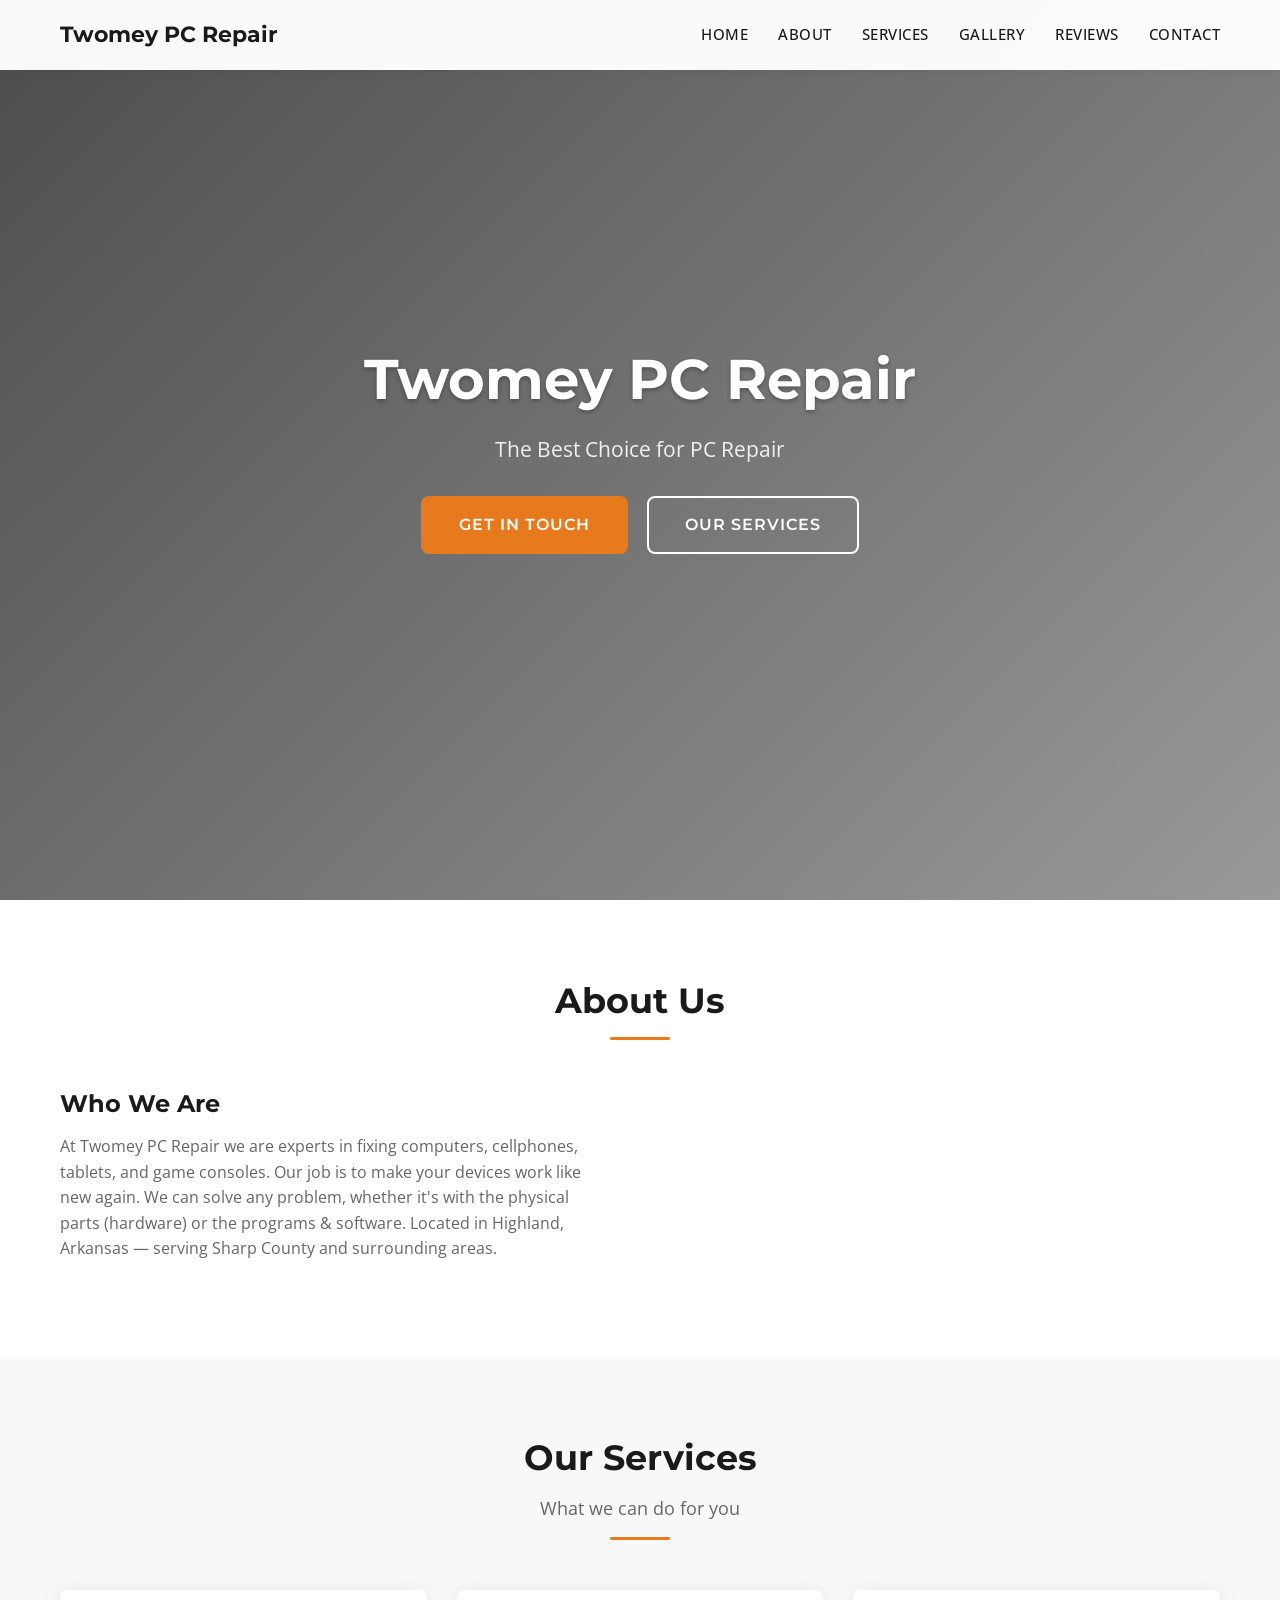
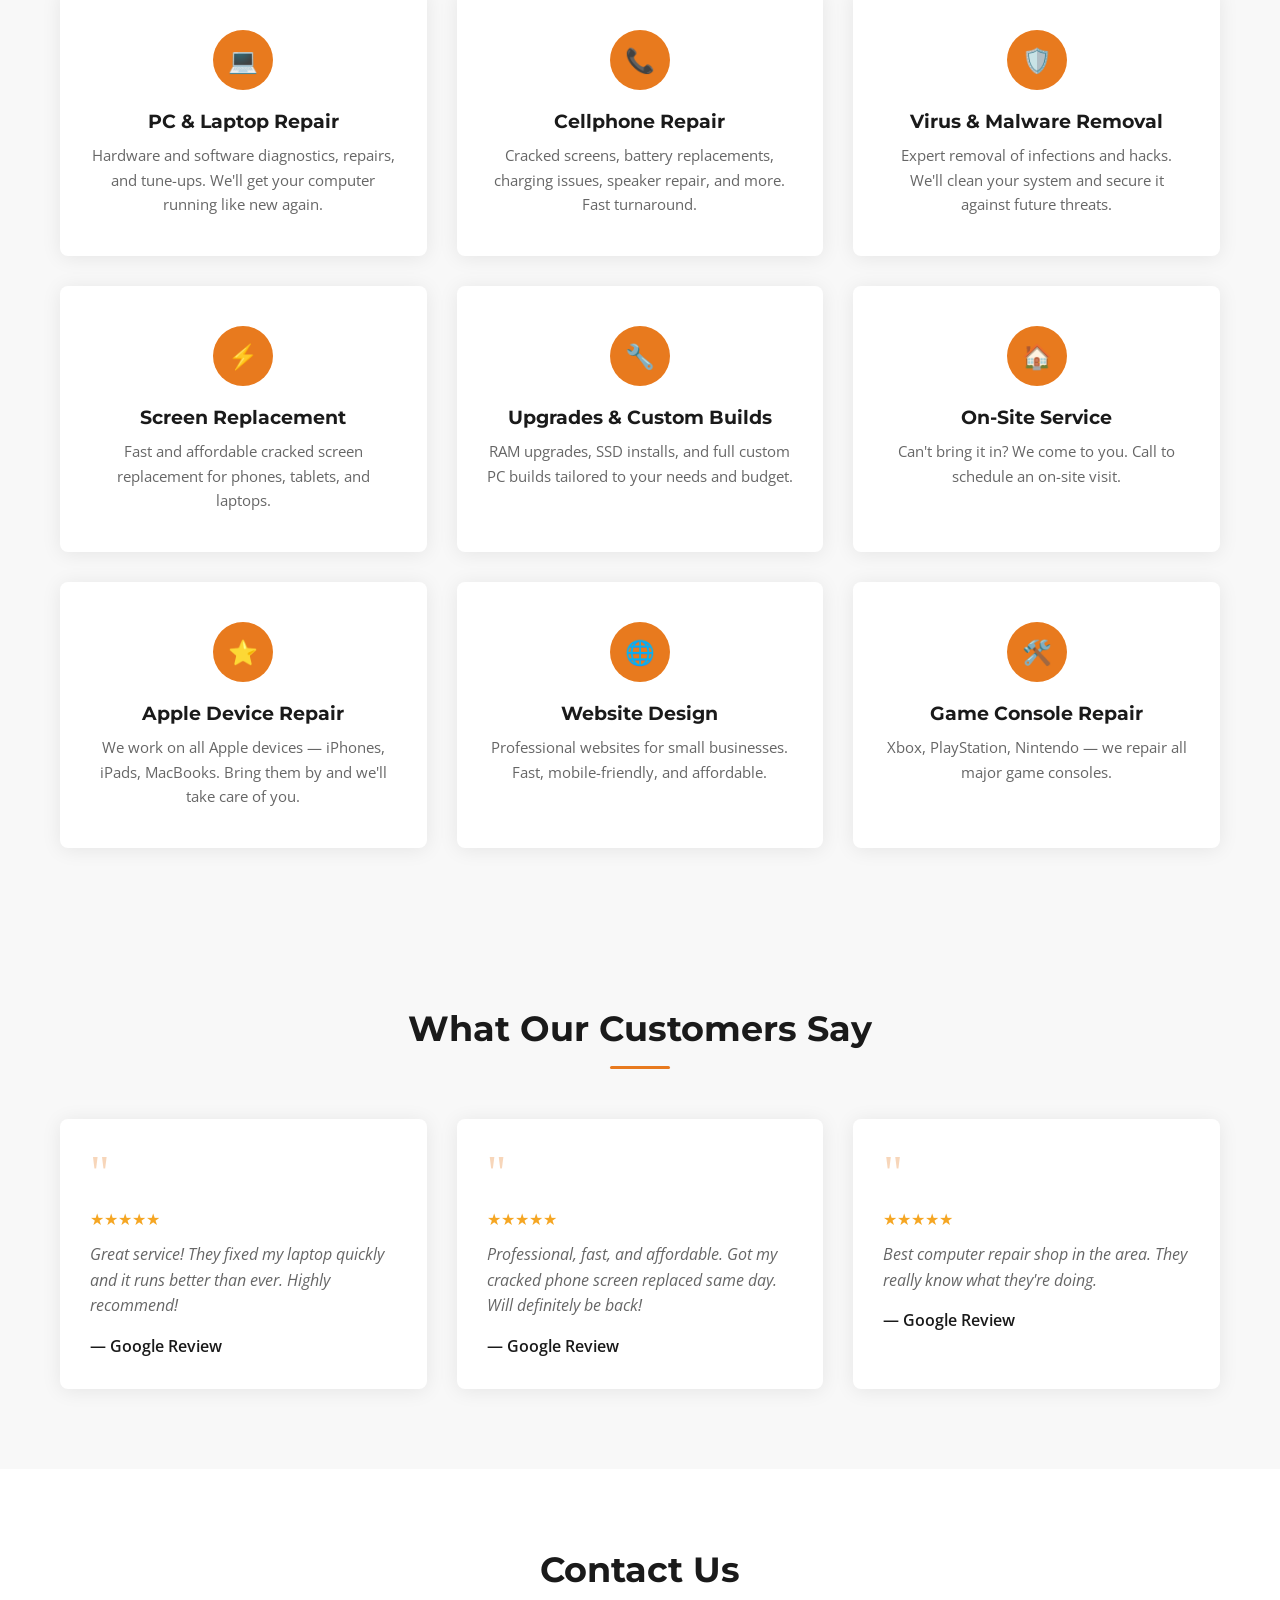
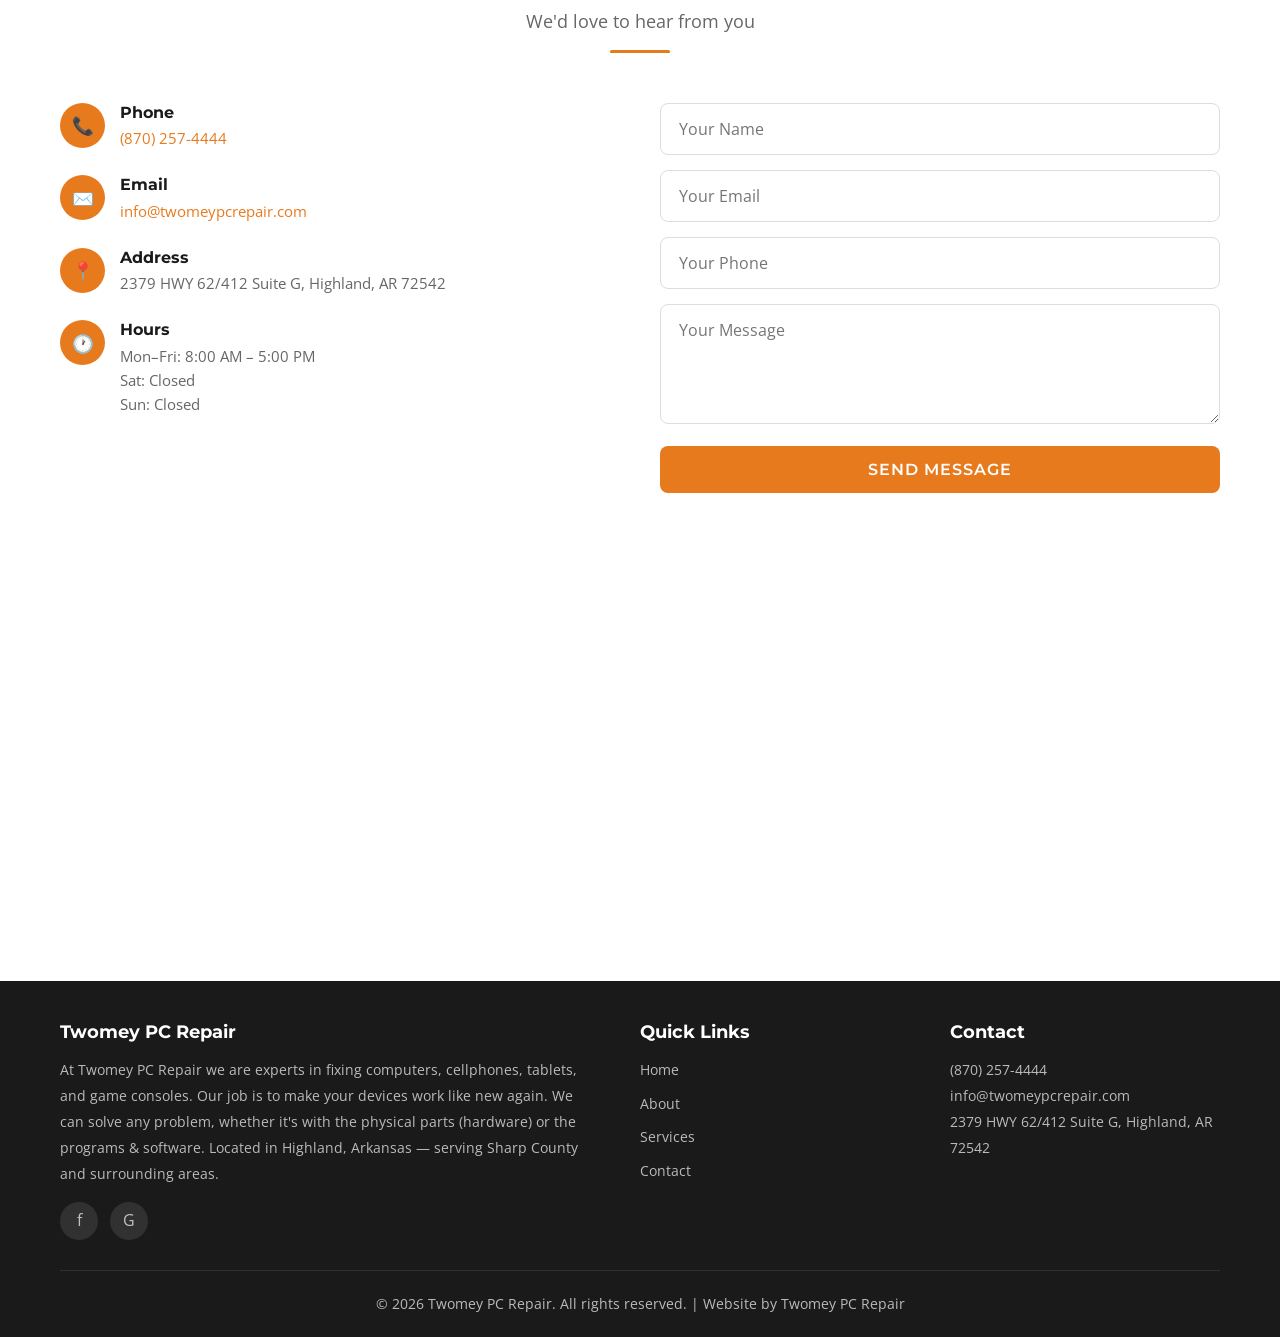
==== index.html @ 543d7920 "Initial site: Twomey PC Repair - Twomey Pages template" ====
<!DOCTYPE html>
<html lang="en">
<head>
  <meta charset="UTF-8">
  <meta name="viewport" content="width=device-width, initial-scale=1.0">
  <title>Business Template — Twomey Pages</title>
  <meta name="description" content="Professional business website">
  <link rel="preconnect" href="https://fonts.googleapis.com">
  <link rel="preconnect" href="https://fonts.gstatic.com" crossorigin>
  <link href="https://fonts.googleapis.com/css2?family=Montserrat:wght@400;600;700&family=Open+Sans:wght@400;500;600&display=swap" rel="stylesheet">
  <link rel="stylesheet" href="css/style.css">
  <style>
    .fade-in { opacity: 0; transform: translateY(20px); transition: opacity 0.6s ease, transform 0.6s ease; }
    .fade-in.visible { opacity: 1; transform: translateY(0); }
  </style>
</head>
<body>

  <!-- ── Navbar ── -->
  <nav class="navbar">
    <div class="container">
      <a href="#" class="navbar-logo">
        <img src="assets/images/logo.png" alt="Logo" onerror="this.style.display='none'; this.nextElementSibling.style.display='block';">
        <span class="logo-text" style="display:none;">Business Name</span>
      </a>
      <ul class="navbar-links">
        <li><a href="#home">Home</a></li>
        <li><a href="#about">About</a></li>
        <li><a href="#services">Services</a></li>
        <li><a href="#gallery">Gallery</a></li>
        <li><a href="#testimonials">Reviews</a></li>
        <li><a href="#contact">Contact</a></li>
      </ul>
      <button class="navbar-toggle" aria-label="Menu">
        <span></span><span></span><span></span>
      </button>
    </div>
  </nav>

  <!-- ── Hero ── -->
  <section id="home" class="hero">
    <div class="hero-bg"></div>
    <div class="hero-overlay"></div>
    <div class="hero-content">
      <h1>Business Name</h1>
      <p>Your tagline goes here</p>
      <div>
        <a href="#contact" class="btn btn-primary">Get in Touch</a>
        <a href="#services" class="btn btn-outline">Our Services</a>
      </div>
    </div>
  </section>

  <!-- ── About ── -->
  <section id="about" class="section">
    <div class="container">
      <div class="section-header">
        <h2>About Us</h2>
        <div class="divider"></div>
      </div>
      <div class="about-grid">
        <div class="about-image">
          <img src="assets/images/about.jpg" alt="About us" onerror="this.parentElement.style.display='none';">
        </div>
        <div class="about-text">
          <h3>Who We Are</h3>
          <p>Business description loads here from config.</p>
        </div>
      </div>
    </div>
  </section>

  <!-- ── Services ── -->
  <section id="services" class="section section-alt">
    <div class="container">
      <div class="section-header">
        <h2>Our Services</h2>
        <p>What we can do for you</p>
        <div class="divider"></div>
      </div>
      <div class="services-grid">
        <!-- Populated by JS -->
      </div>
    </div>
  </section>

  <!-- ── Gallery ── -->
  <section id="gallery" class="section">
    <div class="container">
      <div class="section-header">
        <h2>Our Work</h2>
        <p>See what we've done</p>
        <div class="divider"></div>
      </div>
      <div class="gallery-grid">
        <!-- Populated by JS -->
      </div>
    </div>
  </section>

  <!-- ── Testimonials ── -->
  <section id="testimonials" class="section section-alt">
    <div class="container">
      <div class="section-header">
        <h2>What Our Customers Say</h2>
        <div class="divider"></div>
      </div>
      <div class="testimonials-grid">
        <!-- Populated by JS -->
      </div>
    </div>
  </section>

  <!-- ── Contact ── -->
  <section id="contact" class="section">
    <div class="container">
      <div class="section-header">
        <h2>Contact Us</h2>
        <p>We'd love to hear from you</p>
        <div class="divider"></div>
      </div>
      <div class="contact-grid">
        <div class="contact-info">
          <div class="contact-info-item">
            <div class="icon">📞</div>
            <div>
              <h4>Phone</h4>
              <p><a class="contact-phone-link" href="tel:"><span class="contact-phone"></span></a></p>
            </div>
          </div>
          <div class="contact-info-item">
            <div class="icon">✉️</div>
            <div>
              <h4>Email</h4>
              <p><a class="contact-email-link" href="mailto:"><span class="contact-email"></span></a></p>
            </div>
          </div>
          <div class="contact-info-item">
            <div class="icon">📍</div>
            <div>
              <h4>Address</h4>
              <p class="contact-address"></p>
            </div>
          </div>
          <div class="contact-info-item">
            <div class="icon">🕐</div>
            <div>
              <h4>Hours</h4>
              <p class="contact-hours"></p>
            </div>
          </div>
        </div>
        <div>
          <form class="contact-form">
            <input type="text" name="name" placeholder="Your Name" required>
            <input type="email" name="email" placeholder="Your Email" required>
            <input type="tel" name="phone" placeholder="Your Phone">
            <textarea name="message" placeholder="Your Message" required></textarea>
            <button type="submit" class="btn btn-primary">Send Message</button>
          </form>
        </div>
      </div>
    </div>
  </section>

  <!-- ── Map ── -->
  <div class="map-section">
    <iframe src="" allowfullscreen loading="lazy" referrerpolicy="no-referrer-when-downgrade"></iframe>
  </div>

  <!-- ── Footer ── -->
  <footer class="footer">
    <div class="container">
      <div class="footer-grid">
        <div>
          <h4 class="footer-business-name">Business Name</h4>
          <p class="footer-description">Business description.</p>
          <div class="social-links">
            <!-- Populated by JS -->
          </div>
        </div>
        <div>
          <h4>Quick Links</h4>
          <ul class="footer-links">
            <li><a href="#home">Home</a></li>
            <li><a href="#about">About</a></li>
            <li><a href="#services">Services</a></li>
            <li><a href="#contact">Contact</a></li>
          </ul>
        </div>
        <div>
          <h4>Contact</h4>
          <p class="contact-phone"></p>
          <p class="contact-email"></p>
          <p class="contact-address"></p>
        </div>
      </div>
      <div class="footer-bottom">
        <p class="footer-credit"></p>
      </div>
    </div>
  </footer>

  <script src="js/main.js"></script>
</body>
</html>
---- css/style.css ----
/* ============================================
   Twomey Pages Template — Base Styles
   All colors/fonts driven by CSS variables
   set from config.json via JS
   ============================================ */

:root {
  --primary: #e87a1e;
  --secondary: #1a1a1a;
  --accent: #ffffff;
  --text: #333333;
  --text-light: #666666;
  --bg: #ffffff;
  --bg-alt: #f8f8f8;
  --font-heading: 'Montserrat', sans-serif;
  --font-body: 'Open Sans', sans-serif;
  --radius: 8px;
  --shadow: 0 2px 20px rgba(0,0,0,0.08);
  --transition: 0.3s ease;
}

/* Reset */
*, *::before, *::after { box-sizing: border-box; margin: 0; padding: 0; }

html { scroll-behavior: smooth; }

body {
  font-family: var(--font-body);
  color: var(--text);
  line-height: 1.6;
  background: var(--bg);
  overflow-x: hidden;
}

img { max-width: 100%; height: auto; display: block; }
a { color: var(--primary); text-decoration: none; transition: color var(--transition); }
a:hover { color: var(--secondary); }

h1, h2, h3, h4 { font-family: var(--font-heading); font-weight: 700; line-height: 1.2; }

.container {
  max-width: 1200px;
  margin: 0 auto;
  padding: 0 20px;
}

/* ── Navbar ── */
.navbar {
  position: fixed;
  top: 0;
  left: 0;
  right: 0;
  z-index: 1000;
  background: rgba(255,255,255,0.97);
  backdrop-filter: blur(10px);
  box-shadow: 0 1px 10px rgba(0,0,0,0.06);
  transition: background var(--transition);
}

.navbar .container {
  display: flex;
  align-items: center;
  justify-content: space-between;
  height: 70px;
}

.navbar-logo img {
  height: 45px;
  width: auto;
}

.navbar-logo .logo-text {
  font-family: var(--font-heading);
  font-size: 1.4rem;
  font-weight: 700;
  color: var(--secondary);
}

.navbar-links {
  display: flex;
  list-style: none;
  gap: 30px;
}

.navbar-links a {
  color: var(--secondary);
  font-weight: 500;
  font-size: 0.95rem;
  text-transform: uppercase;
  letter-spacing: 0.5px;
  position: relative;
}

.navbar-links a::after {
  content: '';
  position: absolute;
  bottom: -4px;
  left: 0;
  width: 0;
  height: 2px;
  background: var(--primary);
  transition: width var(--transition);
}

.navbar-links a:hover::after { width: 100%; }

.navbar-toggle {
  display: none;
  background: none;
  border: none;
  cursor: pointer;
  padding: 8px;
}

.navbar-toggle span {
  display: block;
  width: 24px;
  height: 2px;
  background: var(--secondary);
  margin: 6px 0;
  transition: var(--transition);
}

/* ── Hero ── */
.hero {
  position: relative;
  min-height: 100vh;
  display: flex;
  align-items: center;
  justify-content: center;
  text-align: center;
  color: var(--accent);
  overflow: hidden;
}

.hero-bg {
  position: absolute;
  inset: 0;
  background-size: cover;
  background-position: center;
  background-repeat: no-repeat;
}

.hero-overlay {
  position: absolute;
  inset: 0;
  background: linear-gradient(135deg, rgba(0,0,0,0.7) 0%, rgba(0,0,0,0.4) 100%);
}

.hero-content {
  position: relative;
  z-index: 1;
  padding: 0 20px;
  max-width: 800px;
}

.hero h1 {
  font-size: clamp(2rem, 5vw, 3.5rem);
  margin-bottom: 20px;
  text-shadow: 0 2px 4px rgba(0,0,0,0.3);
}

.hero p {
  font-size: clamp(1rem, 2vw, 1.3rem);
  margin-bottom: 30px;
  opacity: 0.9;
}

/* Buttons */
.btn {
  display: inline-block;
  padding: 14px 36px;
  border-radius: var(--radius);
  font-family: var(--font-heading);
  font-weight: 600;
  font-size: 1rem;
  text-transform: uppercase;
  letter-spacing: 1px;
  transition: all var(--transition);
  cursor: pointer;
  border: 2px solid transparent;
}

.btn-primary {
  background: var(--primary);
  color: var(--accent);
}

.btn-primary:hover {
  background: transparent;
  border-color: var(--accent);
  color: var(--accent);
}

.btn-outline {
  background: transparent;
  border-color: var(--accent);
  color: var(--accent);
  margin-left: 15px;
}

.btn-outline:hover {
  background: var(--accent);
  color: var(--secondary);
}

/* ── Sections ── */
.section {
  padding: 80px 0;
}

.section-alt { background: var(--bg-alt); }

.section-header {
  text-align: center;
  margin-bottom: 50px;
}

.section-header h2 {
  font-size: 2.2rem;
  color: var(--secondary);
  margin-bottom: 15px;
}

.section-header p {
  color: var(--text-light);
  max-width: 600px;
  margin: 0 auto;
  font-size: 1.1rem;
}

.section-header .divider {
  width: 60px;
  height: 3px;
  background: var(--primary);
  margin: 15px auto 0;
  border-radius: 2px;
}

/* ── About ── */
.about-grid {
  display: grid;
  grid-template-columns: 1fr 1fr;
  gap: 60px;
  align-items: center;
}

.about-image img {
  border-radius: var(--radius);
  box-shadow: var(--shadow);
}

.about-text h3 {
  font-size: 1.5rem;
  color: var(--secondary);
  margin-bottom: 15px;
}

.about-text p {
  color: var(--text-light);
  margin-bottom: 15px;
}

/* ── Services ── */
.services-grid {
  display: grid;
  grid-template-columns: repeat(auto-fit, minmax(280px, 1fr));
  gap: 30px;
}

.service-card {
  background: var(--bg);
  border-radius: var(--radius);
  padding: 40px 30px;
  text-align: center;
  box-shadow: var(--shadow);
  transition: transform var(--transition), box-shadow var(--transition);
}

.service-card:hover {
  transform: translateY(-5px);
  box-shadow: 0 8px 30px rgba(0,0,0,0.12);
}

.service-icon {
  width: 60px;
  height: 60px;
  margin: 0 auto 20px;
  display: flex;
  align-items: center;
  justify-content: center;
  background: var(--primary);
  color: var(--accent);
  border-radius: 50%;
  font-size: 1.5rem;
}

.service-card h3 {
  font-size: 1.2rem;
  color: var(--secondary);
  margin-bottom: 10px;
}

.service-card p {
  color: var(--text-light);
  font-size: 0.95rem;
}

/* ── Gallery ── */
.gallery-grid {
  display: grid;
  grid-template-columns: repeat(auto-fit, minmax(300px, 1fr));
  gap: 20px;
}

.gallery-item {
  position: relative;
  overflow: hidden;
  border-radius: var(--radius);
  aspect-ratio: 4/3;
}

.gallery-item img {
  width: 100%;
  height: 100%;
  object-fit: cover;
  transition: transform var(--transition);
}

.gallery-item:hover img { transform: scale(1.05); }

/* ── Testimonials ── */
.testimonials-grid {
  display: grid;
  grid-template-columns: repeat(auto-fit, minmax(300px, 1fr));
  gap: 30px;
}

.testimonial-card {
  background: var(--bg);
  border-radius: var(--radius);
  padding: 30px;
  box-shadow: var(--shadow);
  position: relative;
}

.testimonial-card .quote-mark {
  font-size: 3rem;
  color: var(--primary);
  opacity: 0.3;
  font-family: Georgia, serif;
  line-height: 1;
  margin-bottom: 10px;
}

.testimonial-card p {
  color: var(--text-light);
  font-style: italic;
  margin-bottom: 15px;
}

.testimonial-card .author {
  font-weight: 600;
  color: var(--secondary);
}

.testimonial-card .stars {
  color: #f5a623;
  margin-bottom: 10px;
}

/* ── Contact ── */
.contact-grid {
  display: grid;
  grid-template-columns: 1fr 1fr;
  gap: 40px;
}

.contact-info-item {
  display: flex;
  align-items: flex-start;
  gap: 15px;
  margin-bottom: 25px;
}

.contact-info-item .icon {
  width: 45px;
  height: 45px;
  background: var(--primary);
  color: var(--accent);
  border-radius: 50%;
  display: flex;
  align-items: center;
  justify-content: center;
  flex-shrink: 0;
  font-size: 1.1rem;
}

.contact-info-item h4 {
  font-size: 1rem;
  color: var(--secondary);
  margin-bottom: 4px;
}

.contact-info-item p {
  color: var(--text-light);
  font-size: 0.95rem;
}

.contact-form input,
.contact-form textarea {
  width: 100%;
  padding: 14px 18px;
  border: 1px solid #ddd;
  border-radius: var(--radius);
  font-family: var(--font-body);
  font-size: 1rem;
  margin-bottom: 15px;
  transition: border-color var(--transition);
}

.contact-form input:focus,
.contact-form textarea:focus {
  outline: none;
  border-color: var(--primary);
}

.contact-form textarea { min-height: 120px; resize: vertical; }

.contact-form .btn {
  width: 100%;
  border: none;
}

/* ── Map ── */
.map-section {
  padding: 0;
}

.map-section iframe {
  width: 100%;
  height: 400px;
  border: 0;
}

/* ── Footer ── */
.footer {
  background: var(--secondary);
  color: rgba(255,255,255,0.7);
  padding: 40px 0 20px;
}

.footer-grid {
  display: grid;
  grid-template-columns: 2fr 1fr 1fr;
  gap: 40px;
  margin-bottom: 30px;
}

.footer h4 {
  color: var(--accent);
  margin-bottom: 15px;
  font-size: 1.1rem;
}

.footer p { font-size: 0.9rem; line-height: 1.8; }
.footer a { color: rgba(255,255,255,0.7); }
.footer a:hover { color: var(--primary); }

.footer-links { list-style: none; }
.footer-links li { margin-bottom: 8px; }
.footer-links a { font-size: 0.9rem; }

.social-links {
  display: flex;
  gap: 12px;
  margin-top: 15px;
}

.social-links a {
  width: 38px;
  height: 38px;
  background: rgba(255,255,255,0.1);
  border-radius: 50%;
  display: flex;
  align-items: center;
  justify-content: center;
  font-size: 1rem;
  transition: background var(--transition);
}

.social-links a:hover { background: var(--primary); color: var(--accent); }

.footer-bottom {
  border-top: 1px solid rgba(255,255,255,0.1);
  padding-top: 20px;
  text-align: center;
  font-size: 0.85rem;
}

/* ── Mobile ── */
@media (max-width: 768px) {
  .navbar-links {
    display: none;
    position: absolute;
    top: 70px;
    left: 0;
    right: 0;
    background: rgba(255,255,255,0.98);
    flex-direction: column;
    padding: 20px;
    gap: 15px;
    box-shadow: var(--shadow);
  }

  .navbar-links.active { display: flex; }
  .navbar-toggle { display: block; }

  .about-grid,
  .contact-grid { grid-template-columns: 1fr; }

  .footer-grid { grid-template-columns: 1fr; }

  .btn-outline { margin-left: 0; margin-top: 10px; }
}
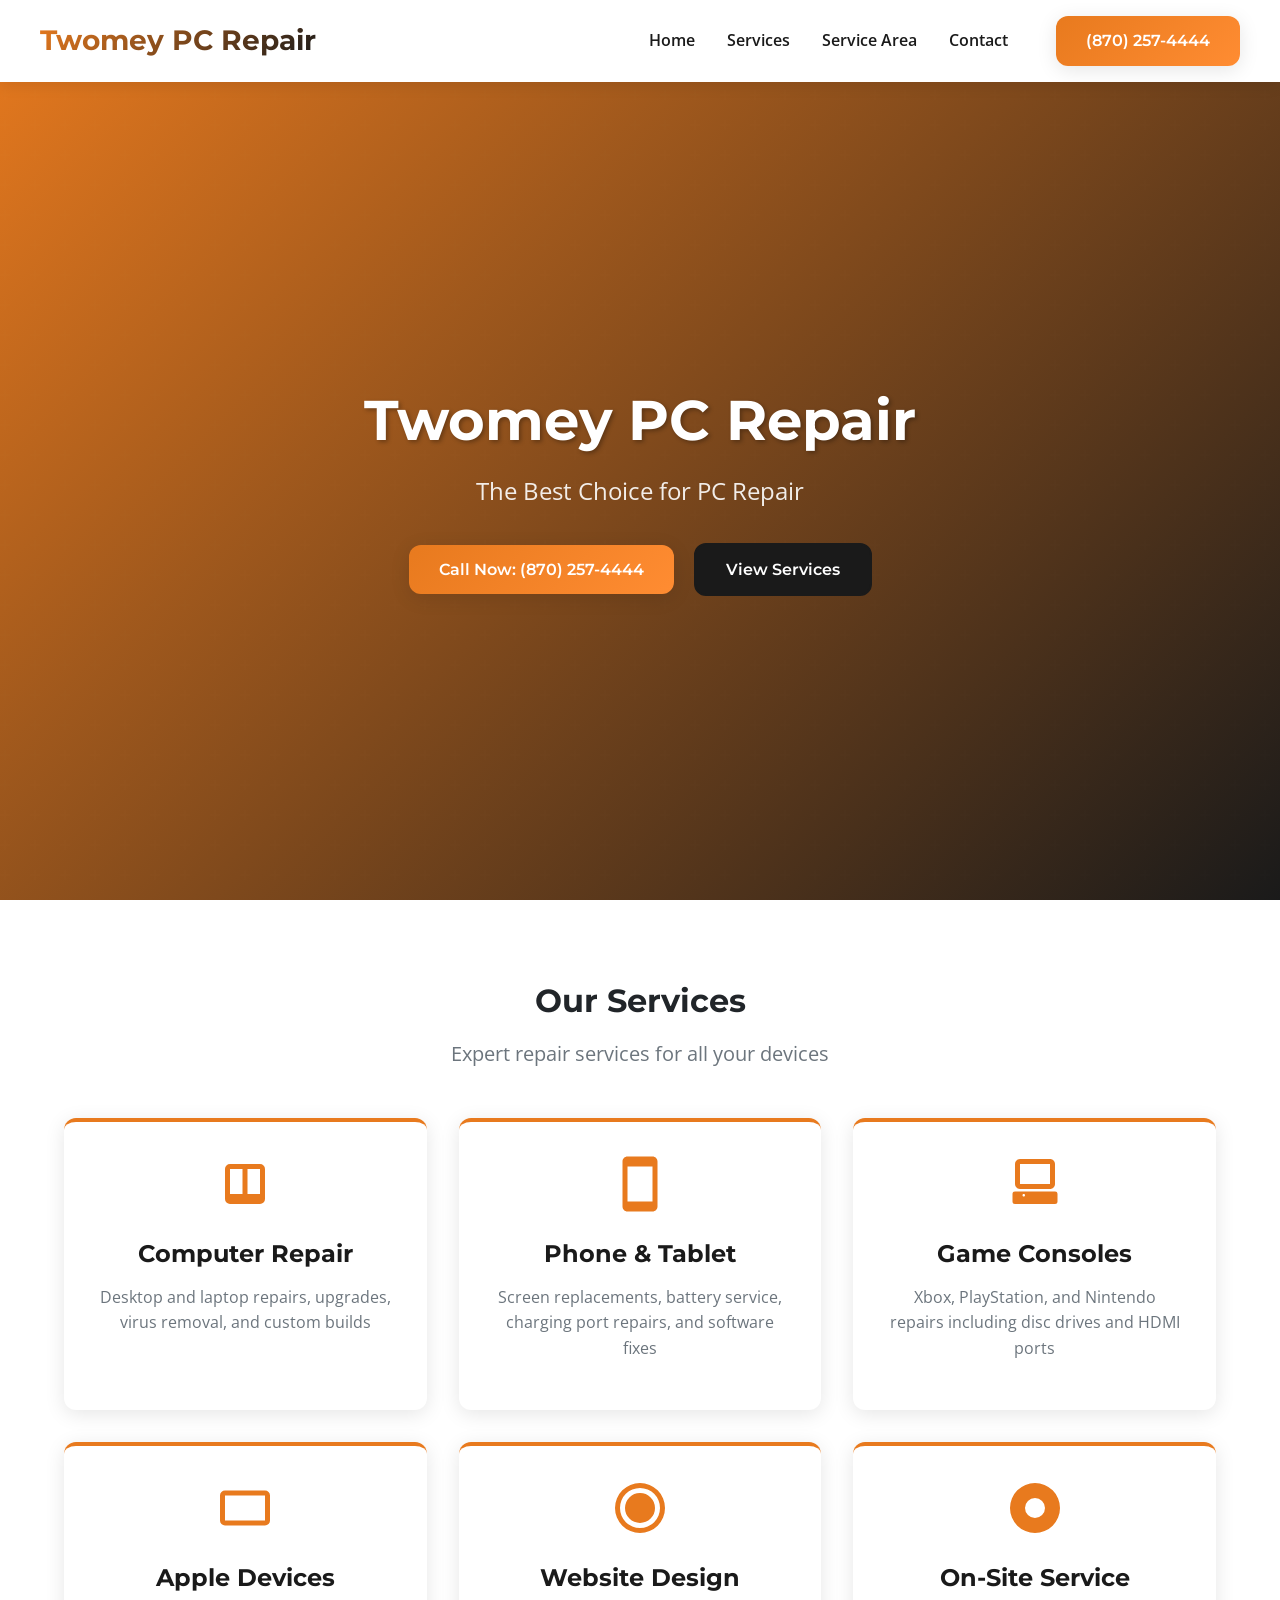
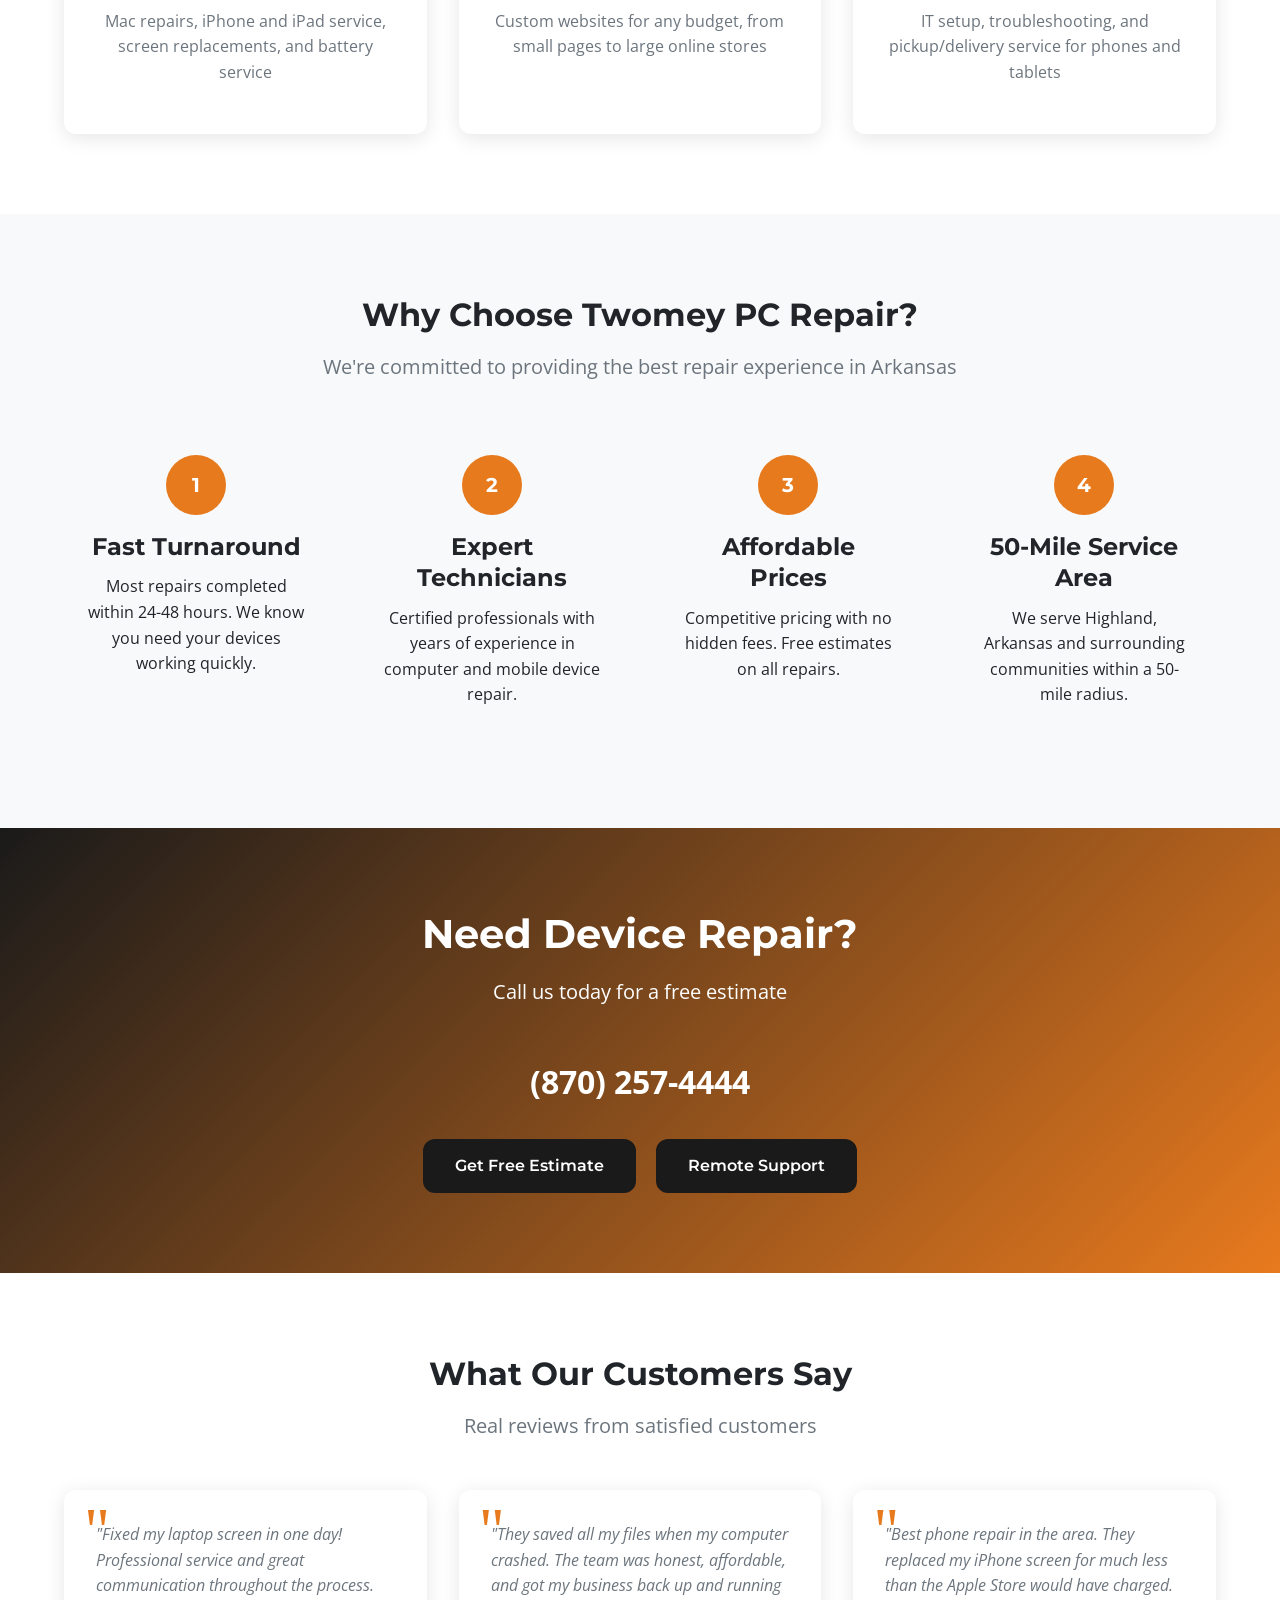
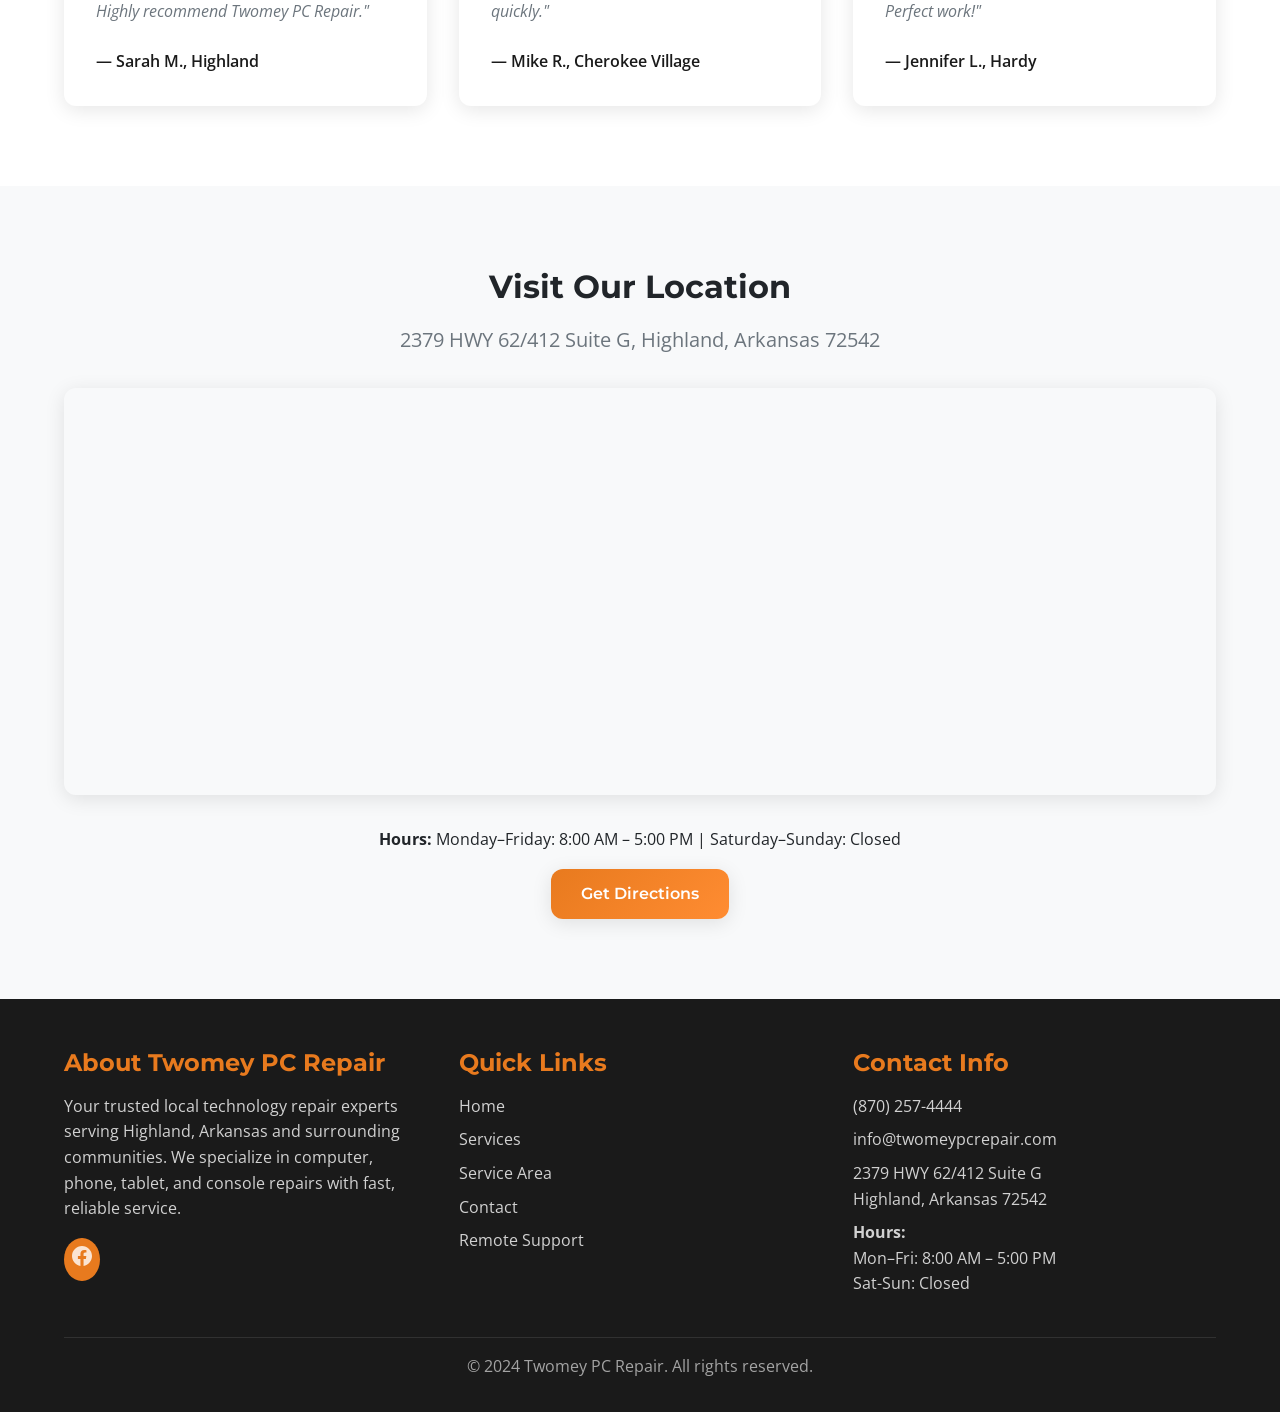
==== commit b0a722df: "Custom multi-page redesign" ====
--- a/index.html
+++ b/index.html
@@ -1,206 +1,244 @@
 <!DOCTYPE html>
 <html lang="en">
 <head>
-  <meta charset="UTF-8">
-  <meta name="viewport" content="width=device-width, initial-scale=1.0">
-  <title>Business Template — Twomey Pages</title>
-  <meta name="description" content="Professional business website">
-  <link rel="preconnect" href="https://fonts.googleapis.com">
-  <link rel="preconnect" href="https://fonts.gstatic.com" crossorigin>
-  <link href="https://fonts.googleapis.com/css2?family=Montserrat:wght@400;600;700&family=Open+Sans:wght@400;500;600&display=swap" rel="stylesheet">
-  <link rel="stylesheet" href="css/style.css">
-  <style>
-    .fade-in { opacity: 0; transform: translateY(20px); transition: opacity 0.6s ease, transform 0.6s ease; }
-    .fade-in.visible { opacity: 1; transform: translateY(0); }
-  </style>
+    <meta charset="UTF-8">
+    <meta name="viewport" content="width=device-width, initial-scale=1.0">
+    <title>Twomey PC Repair - The Best Choice for PC Repair in Highland, Arkansas</title>
+    <meta name="description" content="Professional computer, phone, tablet, and console repair services in Highland, Arkansas. Fast turnaround, expert technicians, affordable prices. Serving a 50-mile radius.">
+    <meta name="keywords" content="computer repair, phone repair, tablet repair, console repair, Highland Arkansas, PC repair, laptop repair, Mac repair">
+    <link rel="canonical" href="https://twomeypcrepair.com/">
+    <link rel="stylesheet" href="css/style.css">
 </head>
 <body>
-
-  <!-- ── Navbar ── -->
-  <nav class="navbar">
-    <div class="container">
-      <a href="#" class="navbar-logo">
-        <img src="assets/images/logo.png" alt="Logo" onerror="this.style.display='none'; this.nextElementSibling.style.display='block';">
-        <span class="logo-text" style="display:none;">Business Name</span>
-      </a>
-      <ul class="navbar-links">
-        <li><a href="#home">Home</a></li>
-        <li><a href="#about">About</a></li>
-        <li><a href="#services">Services</a></li>
-        <li><a href="#gallery">Gallery</a></li>
-        <li><a href="#testimonials">Reviews</a></li>
-        <li><a href="#contact">Contact</a></li>
-      </ul>
-      <button class="navbar-toggle" aria-label="Menu">
-        <span></span><span></span><span></span>
-      </button>
-    </div>
-  </nav>
-
-  <!-- ── Hero ── -->
-  <section id="home" class="hero">
-    <div class="hero-bg"></div>
-    <div class="hero-overlay"></div>
-    <div class="hero-content">
-      <h1>Business Name</h1>
-      <p>Your tagline goes here</p>
-      <div>
-        <a href="#contact" class="btn btn-primary">Get in Touch</a>
-        <a href="#services" class="btn btn-outline">Our Services</a>
-      </div>
-    </div>
-  </section>
-
-  <!-- ── About ── -->
-  <section id="about" class="section">
-    <div class="container">
-      <div class="section-header">
-        <h2>About Us</h2>
-        <div class="divider"></div>
-      </div>
-      <div class="about-grid">
-        <div class="about-image">
-          <img src="assets/images/about.jpg" alt="About us" onerror="this.parentElement.style.display='none';">
-        </div>
-        <div class="about-text">
-          <h3>Who We Are</h3>
-          <p>Business description loads here from config.</p>
-        </div>
-      </div>
-    </div>
-  </section>
-
-  <!-- ── Services ── -->
-  <section id="services" class="section section-alt">
-    <div class="container">
-      <div class="section-header">
-        <h2>Our Services</h2>
-        <p>What we can do for you</p>
-        <div class="divider"></div>
-      </div>
-      <div class="services-grid">
-        <!-- Populated by JS -->
-      </div>
-    </div>
-  </section>
-
-  <!-- ── Gallery ── -->
-  <section id="gallery" class="section">
-    <div class="container">
-      <div class="section-header">
-        <h2>Our Work</h2>
-        <p>See what we've done</p>
-        <div class="divider"></div>
-      </div>
-      <div class="gallery-grid">
-        <!-- Populated by JS -->
-      </div>
-    </div>
-  </section>
-
-  <!-- ── Testimonials ── -->
-  <section id="testimonials" class="section section-alt">
-    <div class="container">
-      <div class="section-header">
-        <h2>What Our Customers Say</h2>
-        <div class="divider"></div>
-      </div>
-      <div class="testimonials-grid">
-        <!-- Populated by JS -->
-      </div>
-    </div>
-  </section>
-
-  <!-- ── Contact ── -->
-  <section id="contact" class="section">
-    <div class="container">
-      <div class="section-header">
-        <h2>Contact Us</h2>
-        <p>We'd love to hear from you</p>
-        <div class="divider"></div>
-      </div>
-      <div class="contact-grid">
-        <div class="contact-info">
-          <div class="contact-info-item">
-            <div class="icon">📞</div>
-            <div>
-              <h4>Phone</h4>
-              <p><a class="contact-phone-link" href="tel:"><span class="contact-phone"></span></a></p>
-            </div>
-          </div>
-          <div class="contact-info-item">
-            <div class="icon">✉️</div>
-            <div>
-              <h4>Email</h4>
-              <p><a class="contact-email-link" href="mailto:"><span class="contact-email"></span></a></p>
-            </div>
-          </div>
-          <div class="contact-info-item">
-            <div class="icon">📍</div>
-            <div>
-              <h4>Address</h4>
-              <p class="contact-address"></p>
-            </div>
-          </div>
-          <div class="contact-info-item">
-            <div class="icon">🕐</div>
-            <div>
-              <h4>Hours</h4>
-              <p class="contact-hours"></p>
-            </div>
-          </div>
-        </div>
-        <div>
-          <form class="contact-form">
-            <input type="text" name="name" placeholder="Your Name" required>
-            <input type="email" name="email" placeholder="Your Email" required>
-            <input type="tel" name="phone" placeholder="Your Phone">
-            <textarea name="message" placeholder="Your Message" required></textarea>
-            <button type="submit" class="btn btn-primary">Send Message</button>
-          </form>
-        </div>
-      </div>
-    </div>
-  </section>
-
-  <!-- ── Map ── -->
-  <div class="map-section">
-    <iframe src="" allowfullscreen loading="lazy" referrerpolicy="no-referrer-when-downgrade"></iframe>
-  </div>
-
-  <!-- ── Footer ── -->
-  <footer class="footer">
-    <div class="container">
-      <div class="footer-grid">
-        <div>
-          <h4 class="footer-business-name">Business Name</h4>
-          <p class="footer-description">Business description.</p>
-          <div class="social-links">
-            <!-- Populated by JS -->
-          </div>
-        </div>
-        <div>
-          <h4>Quick Links</h4>
-          <ul class="footer-links">
-            <li><a href="#home">Home</a></li>
-            <li><a href="#about">About</a></li>
-            <li><a href="#services">Services</a></li>
-            <li><a href="#contact">Contact</a></li>
-          </ul>
-        </div>
-        <div>
-          <h4>Contact</h4>
-          <p class="contact-phone"></p>
-          <p class="contact-email"></p>
-          <p class="contact-address"></p>
-        </div>
-      </div>
-      <div class="footer-bottom">
-        <p class="footer-credit"></p>
-      </div>
-    </div>
-  </footer>
-
-  <script src="js/main.js"></script>
+    <!-- Header -->
+    <header class="header">
+        <nav class="navbar container">
+            <div class="logo">Twomey PC Repair</div>
+            <ul class="nav-menu">
+                <li><a href="index.html" class="nav-link">Home</a></li>
+                <li><a href="services.html" class="nav-link">Services</a></li>
+                <li><a href="service-area.html" class="nav-link">Service Area</a></li>
+                <li><a href="contact.html" class="nav-link">Contact</a></li>
+                <li><a href="tel:8702574444" class="btn btn-primary nav-cta">(870) 257-4444</a></li>
+            </ul>
+            <div class="hamburger">
+                <span></span>
+                <span></span>
+                <span></span>
+            </div>
+        </nav>
+    </header>
+
+    <!-- Hero Section -->
+    <section class="hero">
+        <div class="container">
+            <div class="hero-content">
+                <h1>Twomey PC Repair</h1>
+                <p class="tagline">The Best Choice for PC Repair</p>
+                <a href="tel:8702574444" class="btn btn-primary">Call Now: (870) 257-4444</a>
+                <a href="services.html" class="btn btn-secondary" style="margin-left: 1rem;">View Services</a>
+            </div>
+        </div>
+    </section>
+
+    <!-- Quick Service Highlights -->
+    <section class="section">
+        <div class="container">
+            <h2 class="text-center">Our Services</h2>
+            <p class="text-center" style="font-size: 1.25rem; color: var(--color-gray); margin-bottom: 0;">Expert repair services for all your devices</p>
+            
+            <div class="service-grid">
+                <div class="service-card">
+                    <div class="service-icon">
+                        <svg viewBox="0 0 24 24">
+                            <path d="M20,18V6A2,2 0 0,0 18,4H6A2,2 0 0,0 4,6V18A2,2 0 0,0 6,20H18A2,2 0 0,0 20,18M18,6V16H13V6H18M6,6H11V16H6V6Z"/>
+                        </svg>
+                    </div>
+                    <h3>Computer Repair</h3>
+                    <p>Desktop and laptop repairs, upgrades, virus removal, and custom builds</p>
+                </div>
+
+                <div class="service-card">
+                    <div class="service-icon">
+                        <svg viewBox="0 0 24 24">
+                            <path d="M17,19H7V5H17M17,1H7C5.89,1 5,1.89 5,3V21C5,22.11 5.89,23 7,23H17C18.11,23 19,22.11 19,21V3C19,1.89 18.11,1 17,1Z"/>
+                        </svg>
+                    </div>
+                    <h3>Phone & Tablet</h3>
+                    <p>Screen replacements, battery service, charging port repairs, and software fixes</p>
+                </div>
+
+                <div class="service-card">
+                    <div class="service-icon">
+                        <svg viewBox="0 0 24 24">
+                            <path d="M6,2C4.89,2 4,2.89 4,4V12C4,13.11 4.89,14 6,14H18C19.11,14 20,13.11 20,12V4C20,2.89 19.11,2 18,2H6M6,4H18V12H6V4M4,15C4,15 3,15 3,16V19C3,20 4,20 4,20H20C20,20 21,20 21,19V16C21,15 20,15 20,15H4M7,16.5C7,16.22 7.22,16 7.5,16C7.78,16 8,16.22 8,16.5C8,16.78 7.78,17 7.5,17C7.22,17 7,16.78 7,16.5Z"/>
+                        </svg>
+                    </div>
+                    <h3>Game Consoles</h3>
+                    <p>Xbox, PlayStation, and Nintendo repairs including disc drives and HDMI ports</p>
+                </div>
+
+                <div class="service-card">
+                    <div class="service-icon">
+                        <svg viewBox="0 0 24 24">
+                            <path d="M22,17V7A2,2 0 0,0 20,5H4A2,2 0 0,0 2,7V17A2,2 0 0,0 4,19H20A2,2 0 0,0 22,17M20,7V17H4V7H20Z"/>
+                        </svg>
+                    </div>
+                    <h3>Apple Devices</h3>
+                    <p>Mac repairs, iPhone and iPad service, screen replacements, and battery service</p>
+                </div>
+
+                <div class="service-card">
+                    <div class="service-icon">
+                        <svg viewBox="0 0 24 24">
+                            <path d="M12,2A10,10 0 0,0 2,12A10,10 0 0,0 12,22A10,10 0 0,0 22,12A10,10 0 0,0 12,2M12,4A8,8 0 0,1 20,12A8,8 0 0,1 12,20A8,8 0 0,1 4,12A8,8 0 0,1 12,4M12,6A6,6 0 0,0 6,12A6,6 0 0,0 12,18A6,6 0 0,0 18,12A6,6 0 0,0 12,6Z"/>
+                        </svg>
+                    </div>
+                    <h3>Website Design</h3>
+                    <p>Custom websites for any budget, from small pages to large online stores</p>
+                </div>
+
+                <div class="service-card">
+                    <div class="service-icon">
+                        <svg viewBox="0 0 24 24">
+                            <path d="M12,2A10,10 0 0,1 22,12A10,10 0 0,1 12,22A10,10 0 0,1 2,12A10,10 0 0,1 12,2M12,8A4,4 0 0,0 8,12A4,4 0 0,0 12,16A4,4 0 0,0 16,12A4,4 0 0,0 12,8Z"/>
+                        </svg>
+                    </div>
+                    <h3>On-Site Service</h3>
+                    <p>IT setup, troubleshooting, and pickup/delivery service for phones and tablets</p>
+                </div>
+            </div>
+        </div>
+    </section>
+
+    <!-- Why Choose Us -->
+    <section class="section features">
+        <div class="container">
+            <h2 class="text-center">Why Choose Twomey PC Repair?</h2>
+            <p class="text-center" style="font-size: 1.25rem; color: var(--color-gray); margin-bottom: 0;">We're committed to providing the best repair experience in Arkansas</p>
+            
+            <div class="feature-grid">
+                <div class="feature-item">
+                    <div class="feature-number">1</div>
+                    <h3>Fast Turnaround</h3>
+                    <p>Most repairs completed within 24-48 hours. We know you need your devices working quickly.</p>
+                </div>
+                <div class="feature-item">
+                    <div class="feature-number">2</div>
+                    <h3>Expert Technicians</h3>
+                    <p>Certified professionals with years of experience in computer and mobile device repair.</p>
+                </div>
+                <div class="feature-item">
+                    <div class="feature-number">3</div>
+                    <h3>Affordable Prices</h3>
+                    <p>Competitive pricing with no hidden fees. Free estimates on all repairs.</p>
+                </div>
+                <div class="feature-item">
+                    <div class="feature-number">4</div>
+                    <h3>50-Mile Service Area</h3>
+                    <p>We serve Highland, Arkansas and surrounding communities within a 50-mile radius.</p>
+                </div>
+            </div>
+        </div>
+    </section>
+
+    <!-- Call to Action -->
+    <section class="section cta">
+        <div class="container text-center">
+            <h2>Need Device Repair?</h2>
+            <p style="font-size: 1.25rem; margin-bottom: 2rem;">Call us today for a free estimate</p>
+            <a href="tel:8702574444" class="cta-phone">(870) 257-4444</a>
+            <div style="margin-top: 2rem;">
+                <a href="contact.html" class="btn btn-secondary">Get Free Estimate</a>
+                <a href="https://remote.twomey.tech/customer" class="btn btn-secondary" style="margin-left: 1rem;" target="_blank">Remote Support</a>
+            </div>
+        </div>
+    </section>
+
+    <!-- Testimonials -->
+    <section class="section">
+        <div class="container">
+            <h2 class="text-center">What Our Customers Say</h2>
+            <p class="text-center" style="font-size: 1.25rem; color: var(--color-gray); margin-bottom: 0;">Real reviews from satisfied customers</p>
+            
+            <div class="testimonial-grid">
+                <div class="testimonial-card">
+                    <p class="testimonial-text">"Fixed my laptop screen in one day! Professional service and great communication throughout the process. Highly recommend Twomey PC Repair."</p>
+                    <div class="testimonial-author">— Sarah M., Highland</div>
+                </div>
+                <div class="testimonial-card">
+                    <p class="testimonial-text">"They saved all my files when my computer crashed. The team was honest, affordable, and got my business back up and running quickly."</p>
+                    <div class="testimonial-author">— Mike R., Cherokee Village</div>
+                </div>
+                <div class="testimonial-card">
+                    <p class="testimonial-text">"Best phone repair in the area. They replaced my iPhone screen for much less than the Apple Store would have charged. Perfect work!"</p>
+                    <div class="testimonial-author">— Jennifer L., Hardy</div>
+                </div>
+            </div>
+        </div>
+    </section>
+
+    <!-- Location -->
+    <section class="section section-light">
+        <div class="container">
+            <h2 class="text-center">Visit Our Location</h2>
+            <p class="text-center" style="font-size: 1.25rem; color: var(--color-gray);">2379 HWY 62/412 Suite G, Highland, Arkansas 72542</p>
+            
+            <div class="map-container">
+                <iframe src="https://www.google.com/maps/embed?pb=!1m18!1m12!1m3!1d3275.8234567890123!2d-91.5144611!3d36.2703182!2m3!1f0!2f0!3f0!3m2!1i1024!2i768!4f13.1!3m3!1m2!1s0x87c91b0e6ec7c123%3A0x456789abcdef0123!2sTwomey%20PC%20Repair!5e0!3m2!1sen!2sus!4v1234567890123!5m2!1sen!2sus" allowfullscreen="" loading="lazy" referrerpolicy="no-referrer-when-downgrade"></iframe>
+            </div>
+            
+            <div style="text-align: center; margin-top: 2rem;">
+                <p><strong>Hours:</strong> Monday–Friday: 8:00 AM – 5:00 PM | Saturday–Sunday: Closed</p>
+                <a href="https://www.google.com/maps/place/Twomey+PC+Repair/@36.2703182,-91.5144611,17z" class="btn btn-primary" target="_blank">Get Directions</a>
+            </div>
+        </div>
+    </section>
+
+    <!-- Footer -->
+    <footer class="footer">
+        <div class="container">
+            <div class="footer-content">
+                <div class="footer-section">
+                    <h3>About Twomey PC Repair</h3>
+                    <p>Your trusted local technology repair experts serving Highland, Arkansas and surrounding communities. We specialize in computer, phone, tablet, and console repairs with fast, reliable service.</p>
+                    <div class="social-links">
+                        <a href="https://www.facebook.com/TwomeyPCRepair" target="_blank" title="Facebook">
+                            <svg width="20" height="20" viewBox="0 0 24 24" fill="currentColor">
+                                <path d="M24 12.073c0-6.627-5.373-12-12-12s-12 5.373-12 12c0 5.99 4.388 10.954 10.125 11.854v-8.385H7.078v-3.47h3.047V9.43c0-3.007 1.792-4.669 4.533-4.669 1.312 0 2.686.235 2.686.235v2.953H15.83c-1.491 0-1.956.925-1.956 1.874v2.25h3.328l-.532 3.47h-2.796v8.385C19.612 23.027 24 18.062 24 12.073z"/>
+                            </svg>
+                        </a>
+                    </div>
+                </div>
+                <div class="footer-section">
+                    <h3>Quick Links</h3>
+                    <p><a href="index.html">Home</a></p>
+                    <p><a href="services.html">Services</a></p>
+                    <p><a href="service-area.html">Service Area</a></p>
+                    <p><a href="contact.html">Contact</a></p>
+                    <p><a href="https://remote.twomey.tech/customer" target="_blank">Remote Support</a></p>
+                </div>
+                <div class="footer-section">
+                    <h3>Contact Info</h3>
+                    <p><a href="tel:8702574444">(870) 257-4444</a></p>
+                    <p><a href="mailto:info@twomeypcrepair.com">info@twomeypcrepair.com</a></p>
+                    <p>2379 HWY 62/412 Suite G<br>Highland, Arkansas 72542</p>
+                    <p><strong>Hours:</strong><br>Mon–Fri: 8:00 AM – 5:00 PM<br>Sat-Sun: Closed</p>
+                </div>
+            </div>
+            <div class="footer-bottom">
+                <p>&copy; 2024 Twomey PC Repair. All rights reserved.</p>
+            </div>
+        </div>
+    </footer>
+
+    <!-- Floating Call Button (Mobile) -->
+    <a href="tel:8702574444" class="floating-call" title="Call Now">
+        <svg width="30" height="30" viewBox="0 0 24 24" fill="currentColor">
+            <path d="M6.62,10.79C8.06,13.62 10.38,15.94 13.21,17.38L15.41,15.18C15.69,14.9 16.08,14.82 16.43,14.93C17.55,15.3 18.75,15.5 20,15.5A1,1 0 0,1 21,16.5V20A1,1 0 0,1 20,21A17,17 0 0,1 3,4A1,1 0 0,1 4,3H7.5A1,1 0 0,1 8.5,4C8.5,5.25 8.7,6.45 9.07,7.57C9.18,7.92 9.1,8.31 8.82,8.59L6.62,10.79Z"/>
+        </svg>
+    </a>
+
+    <script src="js/main.js"></script>
 </body>
-</html>
+</html>
--- a/css/style.css
+++ b/css/style.css
@@ -1,525 +1,662 @@
-/* ============================================
-   Twomey Pages Template — Base Styles
-   All colors/fonts driven by CSS variables
-   set from config.json via JS
-   ============================================ */
-
+/* Import Google Fonts */
+@import url('https://fonts.googleapis.com/css2?family=Montserrat:wght@300;400;600;700&family=Open+Sans:wght@300;400;600;700&display=swap');
+
+/* CSS Custom Properties */
 :root {
-  --primary: #e87a1e;
-  --secondary: #1a1a1a;
-  --accent: #ffffff;
-  --text: #333333;
-  --text-light: #666666;
-  --bg: #ffffff;
-  --bg-alt: #f8f8f8;
+  --color-primary: #e87a1e;
+  --color-secondary: #1a1a1a;
+  --color-white: #ffffff;
+  --color-gray-light: #f8f9fa;
+  --color-gray: #6c757d;
+  --color-dark: #212529;
   --font-heading: 'Montserrat', sans-serif;
   --font-body: 'Open Sans', sans-serif;
-  --radius: 8px;
-  --shadow: 0 2px 20px rgba(0,0,0,0.08);
-  --transition: 0.3s ease;
-}
-
-/* Reset */
-*, *::before, *::after { box-sizing: border-box; margin: 0; padding: 0; }
-
-html { scroll-behavior: smooth; }
+  --border-radius: 12px;
+  --box-shadow: 0 4px 20px rgba(0, 0, 0, 0.1);
+  --transition: all 0.3s ease;
+}
+
+/* Reset & Base Styles */
+* {
+  margin: 0;
+  padding: 0;
+  box-sizing: border-box;
+}
+
+html {
+  scroll-behavior: smooth;
+}
 
 body {
   font-family: var(--font-body);
-  color: var(--text);
   line-height: 1.6;
-  background: var(--bg);
-  overflow-x: hidden;
-}
-
-img { max-width: 100%; height: auto; display: block; }
-a { color: var(--primary); text-decoration: none; transition: color var(--transition); }
-a:hover { color: var(--secondary); }
-
-h1, h2, h3, h4 { font-family: var(--font-heading); font-weight: 700; line-height: 1.2; }
-
+  color: var(--color-dark);
+  background-color: var(--color-white);
+}
+
+h1, h2, h3, h4, h5, h6 {
+  font-family: var(--font-heading);
+  font-weight: 700;
+  line-height: 1.3;
+  margin-bottom: 0.5em;
+}
+
+h1 { font-size: 2.5rem; }
+h2 { font-size: 2rem; }
+h3 { font-size: 1.5rem; }
+h4 { font-size: 1.25rem; }
+
+p {
+  margin-bottom: 1rem;
+}
+
+a {
+  color: var(--color-primary);
+  text-decoration: none;
+  transition: var(--transition);
+}
+
+a:hover {
+  color: var(--color-secondary);
+}
+
+img {
+  max-width: 100%;
+  height: auto;
+}
+
+/* Utility Classes */
 .container {
   max-width: 1200px;
   margin: 0 auto;
-  padding: 0 20px;
-}
-
-/* ── Navbar ── */
-.navbar {
+  padding: 0 1.5rem;
+}
+
+.btn {
+  display: inline-block;
+  padding: 12px 30px;
+  border: none;
+  border-radius: var(--border-radius);
+  font-family: var(--font-heading);
+  font-weight: 600;
+  text-align: center;
+  text-decoration: none;
+  cursor: pointer;
+  transition: var(--transition);
+  font-size: 1rem;
+}
+
+.btn-primary {
+  background: linear-gradient(135deg, var(--color-primary), #ff8c32);
+  color: var(--color-white);
+  box-shadow: var(--box-shadow);
+}
+
+.btn-primary:hover {
+  transform: translateY(-2px);
+  box-shadow: 0 6px 25px rgba(232, 122, 30, 0.3);
+  color: var(--color-white);
+}
+
+.btn-secondary {
+  background: var(--color-secondary);
+  color: var(--color-white);
+  border: 2px solid var(--color-secondary);
+}
+
+.btn-secondary:hover {
+  background: transparent;
+  color: var(--color-secondary);
+}
+
+.section {
+  padding: 5rem 0;
+}
+
+.section-light {
+  background-color: var(--color-gray-light);
+}
+
+.text-center {
+  text-align: center;
+}
+
+.text-primary {
+  color: var(--color-primary);
+}
+
+/* Header */
+.header {
+  background: var(--color-white);
+  box-shadow: 0 2px 15px rgba(0, 0, 0, 0.1);
   position: fixed;
   top: 0;
   left: 0;
   right: 0;
   z-index: 1000;
-  background: rgba(255,255,255,0.97);
-  backdrop-filter: blur(10px);
-  box-shadow: 0 1px 10px rgba(0,0,0,0.06);
-  transition: background var(--transition);
-}
-
-.navbar .container {
+}
+
+.navbar {
   display: flex;
+  justify-content: space-between;
   align-items: center;
-  justify-content: space-between;
-  height: 70px;
-}
-
-.navbar-logo img {
-  height: 45px;
-  width: auto;
-}
-
-.navbar-logo .logo-text {
+  padding: 1rem 0;
+}
+
+.logo {
   font-family: var(--font-heading);
-  font-size: 1.4rem;
+  font-size: 1.75rem;
   font-weight: 700;
-  color: var(--secondary);
-}
-
-.navbar-links {
+  color: var(--color-secondary);
+  background: linear-gradient(135deg, var(--color-primary), var(--color-secondary));
+  -webkit-background-clip: text;
+  -webkit-text-fill-color: transparent;
+  background-clip: text;
+}
+
+.nav-menu {
   display: flex;
   list-style: none;
-  gap: 30px;
-}
-
-.navbar-links a {
-  color: var(--secondary);
-  font-weight: 500;
-  font-size: 0.95rem;
-  text-transform: uppercase;
-  letter-spacing: 0.5px;
-  position: relative;
-}
-
-.navbar-links a::after {
-  content: '';
-  position: absolute;
-  bottom: -4px;
-  left: 0;
-  width: 0;
-  height: 2px;
-  background: var(--primary);
-  transition: width var(--transition);
-}
-
-.navbar-links a:hover::after { width: 100%; }
-
-.navbar-toggle {
+  gap: 2rem;
+  align-items: center;
+}
+
+.nav-link {
+  font-weight: 600;
+  color: var(--color-secondary);
+  transition: var(--transition);
+}
+
+.nav-link:hover {
+  color: var(--color-primary);
+}
+
+.nav-cta {
+  margin-left: 1rem;
+}
+
+/* Mobile Menu */
+.hamburger {
   display: none;
-  background: none;
-  border: none;
+  flex-direction: column;
   cursor: pointer;
-  padding: 8px;
-}
-
-.navbar-toggle span {
-  display: block;
-  width: 24px;
-  height: 2px;
-  background: var(--secondary);
-  margin: 6px 0;
-  transition: var(--transition);
-}
-
-/* ── Hero ── */
+  padding: 0.5rem;
+}
+
+.hamburger span {
+  width: 25px;
+  height: 3px;
+  background: var(--color-secondary);
+  margin: 3px 0;
+  transition: var(--transition);
+}
+
+/* Hero Section */
 .hero {
-  position: relative;
   min-height: 100vh;
   display: flex;
   align-items: center;
-  justify-content: center;
-  text-align: center;
-  color: var(--accent);
+  background: linear-gradient(135deg, var(--color-primary) 0%, var(--color-secondary) 100%);
+  position: relative;
   overflow: hidden;
-}
-
-.hero-bg {
+  color: var(--color-white);
+  text-align: center;
+  padding-top: 80px;
+}
+
+.hero::before {
+  content: '';
   position: absolute;
-  inset: 0;
-  background-size: cover;
-  background-position: center;
-  background-repeat: no-repeat;
-}
-
-.hero-overlay {
-  position: absolute;
-  inset: 0;
-  background: linear-gradient(135deg, rgba(0,0,0,0.7) 0%, rgba(0,0,0,0.4) 100%);
+  top: 0;
+  left: 0;
+  right: 0;
+  bottom: 0;
+  background: url("data:image/svg+xml,%3Csvg width='60' height='60' viewBox='0 0 60 60' xmlns='http://www.w3.org/2000/svg'%3E%3Cg fill='none' fill-rule='evenodd'%3E%3Cg fill='%23ffffff' fill-opacity='0.05'%3E%3Cpath d='M36 34v-4h-2v4h-4v2h4v4h2v-4h4v-2h-4zm0-30V0h-2v4h-4v2h4v4h2V6h4V4h-4zM6 34v-4H4v4H0v2h4v4h2v-4h4v-2H6zM6 4V0H4v4H0v2h4v4h2V6h4V4H6z'/%3E%3C/g%3E%3C/g%3E%3C/svg%3E") repeat;
+  opacity: 0.1;
 }
 
 .hero-content {
   position: relative;
-  z-index: 1;
-  padding: 0 20px;
+  z-index: 2;
   max-width: 800px;
+  margin: 0 auto;
 }
 
 .hero h1 {
-  font-size: clamp(2rem, 5vw, 3.5rem);
-  margin-bottom: 20px;
-  text-shadow: 0 2px 4px rgba(0,0,0,0.3);
-}
-
-.hero p {
-  font-size: clamp(1rem, 2vw, 1.3rem);
-  margin-bottom: 30px;
+  font-size: 3.5rem;
+  margin-bottom: 1rem;
+  text-shadow: 2px 2px 4px rgba(0, 0, 0, 0.3);
+}
+
+.hero .tagline {
+  font-size: 1.5rem;
+  margin-bottom: 2rem;
   opacity: 0.9;
 }
 
-/* Buttons */
-.btn {
-  display: inline-block;
-  padding: 14px 36px;
-  border-radius: var(--radius);
-  font-family: var(--font-heading);
-  font-weight: 600;
-  font-size: 1rem;
-  text-transform: uppercase;
-  letter-spacing: 1px;
-  transition: all var(--transition);
-  cursor: pointer;
-  border: 2px solid transparent;
-}
-
-.btn-primary {
-  background: var(--primary);
-  color: var(--accent);
-}
-
-.btn-primary:hover {
-  background: transparent;
-  border-color: var(--accent);
-  color: var(--accent);
-}
-
-.btn-outline {
-  background: transparent;
-  border-color: var(--accent);
-  color: var(--accent);
-  margin-left: 15px;
-}
-
-.btn-outline:hover {
-  background: var(--accent);
-  color: var(--secondary);
-}
-
-/* ── Sections ── */
-.section {
-  padding: 80px 0;
-}
-
-.section-alt { background: var(--bg-alt); }
-
-.section-header {
-  text-align: center;
-  margin-bottom: 50px;
-}
-
-.section-header h2 {
-  font-size: 2.2rem;
-  color: var(--secondary);
-  margin-bottom: 15px;
-}
-
-.section-header p {
-  color: var(--text-light);
-  max-width: 600px;
-  margin: 0 auto;
-  font-size: 1.1rem;
-}
-
-.section-header .divider {
-  width: 60px;
-  height: 3px;
-  background: var(--primary);
-  margin: 15px auto 0;
-  border-radius: 2px;
-}
-
-/* ── About ── */
-.about-grid {
+/* Service Grid */
+.service-grid {
   display: grid;
-  grid-template-columns: 1fr 1fr;
-  gap: 60px;
-  align-items: center;
-}
-
-.about-image img {
-  border-radius: var(--radius);
-  box-shadow: var(--shadow);
-}
-
-.about-text h3 {
-  font-size: 1.5rem;
-  color: var(--secondary);
-  margin-bottom: 15px;
-}
-
-.about-text p {
-  color: var(--text-light);
-  margin-bottom: 15px;
-}
-
-/* ── Services ── */
-.services-grid {
-  display: grid;
-  grid-template-columns: repeat(auto-fit, minmax(280px, 1fr));
-  gap: 30px;
+  grid-template-columns: repeat(auto-fit, minmax(300px, 1fr));
+  gap: 2rem;
+  margin-top: 3rem;
 }
 
 .service-card {
-  background: var(--bg);
-  border-radius: var(--radius);
-  padding: 40px 30px;
-  text-align: center;
-  box-shadow: var(--shadow);
-  transition: transform var(--transition), box-shadow var(--transition);
+  background: var(--color-white);
+  padding: 2rem;
+  border-radius: var(--border-radius);
+  box-shadow: var(--box-shadow);
+  text-align: center;
+  transition: var(--transition);
+  border-top: 4px solid var(--color-primary);
 }
 
 .service-card:hover {
-  transform: translateY(-5px);
-  box-shadow: 0 8px 30px rgba(0,0,0,0.12);
+  transform: translateY(-10px);
+  box-shadow: 0 8px 30px rgba(232, 122, 30, 0.2);
 }
 
 .service-icon {
   width: 60px;
   height: 60px;
-  margin: 0 auto 20px;
-  display: flex;
-  align-items: center;
-  justify-content: center;
-  background: var(--primary);
-  color: var(--accent);
+  margin: 0 auto 1.5rem;
+  fill: var(--color-primary);
+}
+
+.service-card h3 {
+  color: var(--color-secondary);
+  margin-bottom: 1rem;
+}
+
+.service-card p {
+  color: var(--color-gray);
+  line-height: 1.6;
+}
+
+/* Features Section */
+.features {
+  background: var(--color-gray-light);
+}
+
+.feature-grid {
+  display: grid;
+  grid-template-columns: repeat(auto-fit, minmax(250px, 1fr));
+  gap: 2rem;
+  margin-top: 3rem;
+}
+
+.feature-item {
+  text-align: center;
+  padding: 1.5rem;
+}
+
+.feature-number {
+  display: inline-block;
+  width: 60px;
+  height: 60px;
+  background: var(--color-primary);
+  color: var(--color-white);
   border-radius: 50%;
-  font-size: 1.5rem;
-}
-
-.service-card h3 {
-  font-size: 1.2rem;
-  color: var(--secondary);
-  margin-bottom: 10px;
-}
-
-.service-card p {
-  color: var(--text-light);
-  font-size: 0.95rem;
-}
-
-/* ── Gallery ── */
-.gallery-grid {
+  line-height: 60px;
+  font-family: var(--font-heading);
+  font-weight: 700;
+  font-size: 1.25rem;
+  margin-bottom: 1rem;
+}
+
+/* CTA Section */
+.cta {
+  background: linear-gradient(135deg, var(--color-secondary) 0%, var(--color-primary) 100%);
+  color: var(--color-white);
+  text-align: center;
+}
+
+.cta h2 {
+  font-size: 2.5rem;
+  margin-bottom: 1rem;
+}
+
+.cta-phone {
+  font-size: 2rem;
+  font-weight: 700;
+  color: var(--color-white);
+  text-decoration: none;
+  display: inline-block;
+  margin-top: 1rem;
+}
+
+.cta-phone:hover {
+  color: var(--color-white);
+  text-shadow: 0 0 10px rgba(255, 255, 255, 0.5);
+}
+
+/* Testimonials */
+.testimonial-grid {
   display: grid;
   grid-template-columns: repeat(auto-fit, minmax(300px, 1fr));
-  gap: 20px;
-}
-
-.gallery-item {
+  gap: 2rem;
+  margin-top: 3rem;
+}
+
+.testimonial-card {
+  background: var(--color-white);
+  padding: 2rem;
+  border-radius: var(--border-radius);
+  box-shadow: var(--box-shadow);
   position: relative;
-  overflow: hidden;
-  border-radius: var(--radius);
-  aspect-ratio: 4/3;
-}
-
-.gallery-item img {
+}
+
+.testimonial-card::before {
+  content: '"';
+  position: absolute;
+  top: -10px;
+  left: 20px;
+  font-size: 4rem;
+  color: var(--color-primary);
+  font-family: serif;
+}
+
+.testimonial-text {
+  font-style: italic;
+  margin-bottom: 1.5rem;
+  color: var(--color-gray);
+}
+
+.testimonial-author {
+  font-weight: 600;
+  color: var(--color-secondary);
+}
+
+/* Contact Form */
+.contact-form {
+  background: var(--color-white);
+  padding: 2rem;
+  border-radius: var(--border-radius);
+  box-shadow: var(--box-shadow);
+  max-width: 600px;
+  margin: 0 auto;
+}
+
+.form-group {
+  margin-bottom: 1.5rem;
+}
+
+.form-group label {
+  display: block;
+  margin-bottom: 0.5rem;
+  font-weight: 600;
+  color: var(--color-secondary);
+}
+
+.form-group input,
+.form-group select,
+.form-group textarea {
   width: 100%;
-  height: 100%;
-  object-fit: cover;
-  transition: transform var(--transition);
-}
-
-.gallery-item:hover img { transform: scale(1.05); }
-
-/* ── Testimonials ── */
-.testimonials-grid {
-  display: grid;
-  grid-template-columns: repeat(auto-fit, minmax(300px, 1fr));
-  gap: 30px;
-}
-
-.testimonial-card {
-  background: var(--bg);
-  border-radius: var(--radius);
-  padding: 30px;
-  box-shadow: var(--shadow);
-  position: relative;
-}
-
-.testimonial-card .quote-mark {
-  font-size: 3rem;
-  color: var(--primary);
-  opacity: 0.3;
-  font-family: Georgia, serif;
-  line-height: 1;
-  margin-bottom: 10px;
-}
-
-.testimonial-card p {
-  color: var(--text-light);
-  font-style: italic;
-  margin-bottom: 15px;
-}
-
-.testimonial-card .author {
-  font-weight: 600;
-  color: var(--secondary);
-}
-
-.testimonial-card .stars {
-  color: #f5a623;
-  margin-bottom: 10px;
-}
-
-/* ── Contact ── */
+  padding: 12px;
+  border: 2px solid #e9ecef;
+  border-radius: var(--border-radius);
+  font-size: 1rem;
+  font-family: var(--font-body);
+  transition: var(--transition);
+}
+
+.form-group input:focus,
+.form-group select:focus,
+.form-group textarea:focus {
+  outline: none;
+  border-color: var(--color-primary);
+  box-shadow: 0 0 0 3px rgba(232, 122, 30, 0.1);
+}
+
+.form-group textarea {
+  resize: vertical;
+  min-height: 120px;
+}
+
+/* Contact Cards */
 .contact-grid {
   display: grid;
-  grid-template-columns: 1fr 1fr;
-  gap: 40px;
-}
-
-.contact-info-item {
-  display: flex;
-  align-items: flex-start;
-  gap: 15px;
-  margin-bottom: 25px;
-}
-
-.contact-info-item .icon {
-  width: 45px;
-  height: 45px;
-  background: var(--primary);
-  color: var(--accent);
-  border-radius: 50%;
-  display: flex;
-  align-items: center;
-  justify-content: center;
-  flex-shrink: 0;
-  font-size: 1.1rem;
-}
-
-.contact-info-item h4 {
-  font-size: 1rem;
-  color: var(--secondary);
-  margin-bottom: 4px;
-}
-
-.contact-info-item p {
-  color: var(--text-light);
-  font-size: 0.95rem;
-}
-
-.contact-form input,
-.contact-form textarea {
-  width: 100%;
-  padding: 14px 18px;
-  border: 1px solid #ddd;
-  border-radius: var(--radius);
-  font-family: var(--font-body);
-  font-size: 1rem;
-  margin-bottom: 15px;
-  transition: border-color var(--transition);
-}
-
-.contact-form input:focus,
-.contact-form textarea:focus {
-  outline: none;
-  border-color: var(--primary);
-}
-
-.contact-form textarea { min-height: 120px; resize: vertical; }
-
-.contact-form .btn {
-  width: 100%;
-  border: none;
-}
-
-/* ── Map ── */
-.map-section {
-  padding: 0;
-}
-
-.map-section iframe {
+  grid-template-columns: repeat(auto-fit, minmax(250px, 1fr));
+  gap: 2rem;
+  margin-bottom: 3rem;
+}
+
+.contact-card {
+  background: var(--color-white);
+  padding: 2rem;
+  border-radius: var(--border-radius);
+  box-shadow: var(--box-shadow);
+  text-align: center;
+  border-top: 4px solid var(--color-primary);
+}
+
+.contact-icon {
+  width: 50px;
+  height: 50px;
+  margin: 0 auto 1rem;
+  fill: var(--color-primary);
+}
+
+/* Service Area */
+.towns-grid {
+  display: grid;
+  grid-template-columns: repeat(auto-fit, minmax(200px, 1fr));
+  gap: 1rem;
+  margin: 2rem 0;
+}
+
+.town-item {
+  background: var(--color-white);
+  padding: 1rem;
+  text-align: center;
+  border-radius: var(--border-radius);
+  border-left: 4px solid var(--color-primary);
+  font-weight: 600;
+}
+
+/* Google Maps */
+.map-container {
+  margin: 2rem 0;
+  border-radius: var(--border-radius);
+  overflow: hidden;
+  box-shadow: var(--box-shadow);
+}
+
+.map-container iframe {
   width: 100%;
   height: 400px;
-  border: 0;
-}
-
-/* ── Footer ── */
+  border: none;
+}
+
+/* Footer */
 .footer {
-  background: var(--secondary);
-  color: rgba(255,255,255,0.7);
-  padding: 40px 0 20px;
-}
-
-.footer-grid {
+  background: var(--color-secondary);
+  color: var(--color-white);
+  padding: 3rem 0 1rem;
+}
+
+.footer-content {
   display: grid;
-  grid-template-columns: 2fr 1fr 1fr;
-  gap: 40px;
-  margin-bottom: 30px;
-}
-
-.footer h4 {
-  color: var(--accent);
-  margin-bottom: 15px;
-  font-size: 1.1rem;
-}
-
-.footer p { font-size: 0.9rem; line-height: 1.8; }
-.footer a { color: rgba(255,255,255,0.7); }
-.footer a:hover { color: var(--primary); }
-
-.footer-links { list-style: none; }
-.footer-links li { margin-bottom: 8px; }
-.footer-links a { font-size: 0.9rem; }
+  grid-template-columns: repeat(auto-fit, minmax(250px, 1fr));
+  gap: 2rem;
+  margin-bottom: 2rem;
+}
+
+.footer-section h3 {
+  color: var(--color-primary);
+  margin-bottom: 1rem;
+}
+
+.footer-section p,
+.footer-section a {
+  color: rgba(255, 255, 255, 0.8);
+  margin-bottom: 0.5rem;
+  transition: var(--transition);
+}
+
+.footer-section a:hover {
+  color: var(--color-primary);
+}
 
 .social-links {
   display: flex;
-  gap: 12px;
-  margin-top: 15px;
+  gap: 1rem;
+  margin-top: 1rem;
 }
 
 .social-links a {
-  width: 38px;
-  height: 38px;
-  background: rgba(255,255,255,0.1);
+  display: inline-block;
+  padding: 0.5rem;
+  background: var(--color-primary);
   border-radius: 50%;
-  display: flex;
-  align-items: center;
-  justify-content: center;
-  font-size: 1rem;
-  transition: background var(--transition);
-}
-
-.social-links a:hover { background: var(--primary); color: var(--accent); }
+  transition: var(--transition);
+}
+
+.social-links a:hover {
+  transform: translateY(-2px);
+  background: var(--color-white);
+  color: var(--color-primary);
+}
 
 .footer-bottom {
-  border-top: 1px solid rgba(255,255,255,0.1);
-  padding-top: 20px;
-  text-align: center;
-  font-size: 0.85rem;
-}
-
-/* ── Mobile ── */
+  border-top: 1px solid rgba(255, 255, 255, 0.1);
+  padding-top: 1rem;
+  text-align: center;
+  color: rgba(255, 255, 255, 0.6);
+}
+
+/* Floating Call Button (Mobile) */
+.floating-call {
+  display: none;
+  position: fixed;
+  bottom: 20px;
+  right: 20px;
+  width: 60px;
+  height: 60px;
+  background: var(--color-primary);
+  color: var(--color-white);
+  border-radius: 50%;
+  text-align: center;
+  line-height: 60px;
+  font-size: 1.5rem;
+  box-shadow: 0 4px 20px rgba(232, 122, 30, 0.4);
+  z-index: 999;
+  animation: pulse 2s infinite;
+  text-decoration: none;
+}
+
+.floating-call:hover {
+  color: var(--color-white);
+  transform: scale(1.1);
+}
+
+@keyframes pulse {
+  0% { box-shadow: 0 0 0 0 rgba(232, 122, 30, 0.7); }
+  70% { box-shadow: 0 0 0 10px rgba(232, 122, 30, 0); }
+  100% { box-shadow: 0 0 0 0 rgba(232, 122, 30, 0); }
+}
+
+/* Page Header */
+.page-header {
+  background: linear-gradient(135deg, var(--color-primary) 0%, var(--color-secondary) 100%);
+  color: var(--color-white);
+  text-align: center;
+  padding: 8rem 0 4rem;
+  margin-top: 80px;
+}
+
+.page-header h1 {
+  font-size: 3rem;
+  margin-bottom: 0.5rem;
+}
+
+.page-header p {
+  font-size: 1.25rem;
+  opacity: 0.9;
+}
+
+/* Responsive Design */
 @media (max-width: 768px) {
-  .navbar-links {
-    display: none;
-    position: absolute;
-    top: 70px;
+  /* Mobile Navigation */
+  .hamburger {
+    display: flex;
+  }
+  
+  .nav-menu {
+    position: fixed;
+    top: 80px;
+    left: -100%;
+    width: 100%;
+    height: calc(100vh - 80px);
+    background: var(--color-white);
+    flex-direction: column;
+    justify-content: flex-start;
+    align-items: center;
+    transition: var(--transition);
+    padding-top: 2rem;
+    box-shadow: 0 4px 20px rgba(0, 0, 0, 0.1);
+  }
+  
+  .nav-menu.active {
     left: 0;
-    right: 0;
-    background: rgba(255,255,255,0.98);
-    flex-direction: column;
-    padding: 20px;
-    gap: 15px;
-    box-shadow: var(--shadow);
-  }
-
-  .navbar-links.active { display: flex; }
-  .navbar-toggle { display: block; }
-
-  .about-grid,
-  .contact-grid { grid-template-columns: 1fr; }
-
-  .footer-grid { grid-template-columns: 1fr; }
-
-  .btn-outline { margin-left: 0; margin-top: 10px; }
-}
+  }
+  
+  .nav-cta {
+    margin-left: 0;
+    margin-top: 1rem;
+  }
+  
+  /* Hamburger Animation */
+  .hamburger.active span:nth-child(1) {
+    transform: rotate(-45deg) translate(-5px, 6px);
+  }
+  
+  .hamburger.active span:nth-child(2) {
+    opacity: 0;
+  }
+  
+  .hamburger.active span:nth-child(3) {
+    transform: rotate(45deg) translate(-5px, -6px);
+  }
+  
+  /* Typography */
+  h1 { font-size: 2rem; }
+  h2 { font-size: 1.75rem; }
+  h3 { font-size: 1.25rem; }
+  
+  .hero h1 { font-size: 2.5rem; }
+  .hero .tagline { font-size: 1.25rem; }
+  
+  .page-header h1 { font-size: 2.5rem; }
+  .cta h2 { font-size: 2rem; }
+  
+  /* Spacing */
+  .section { padding: 3rem 0; }
+  .container { padding: 0 1rem; }
+  
+  /* Service Grid */
+  .service-grid {
+    grid-template-columns: 1fr;
+    gap: 1.5rem;
+  }
+  
+  /* Floating Call Button */
+  .floating-call {
+    display: flex;
+    align-items: center;
+    justify-content: center;
+  }
+  
+  /* Towns Grid */
+  .towns-grid {
+    grid-template-columns: repeat(auto-fit, minmax(150px, 1fr));
+  }
+}
+
+@media (max-width: 480px) {
+  .hero h1 { font-size: 2rem; }
+  .hero .tagline { font-size: 1.1rem; }
+  .page-header h1 { font-size: 2rem; }
+  .cta-phone { font-size: 1.5rem; }
+}
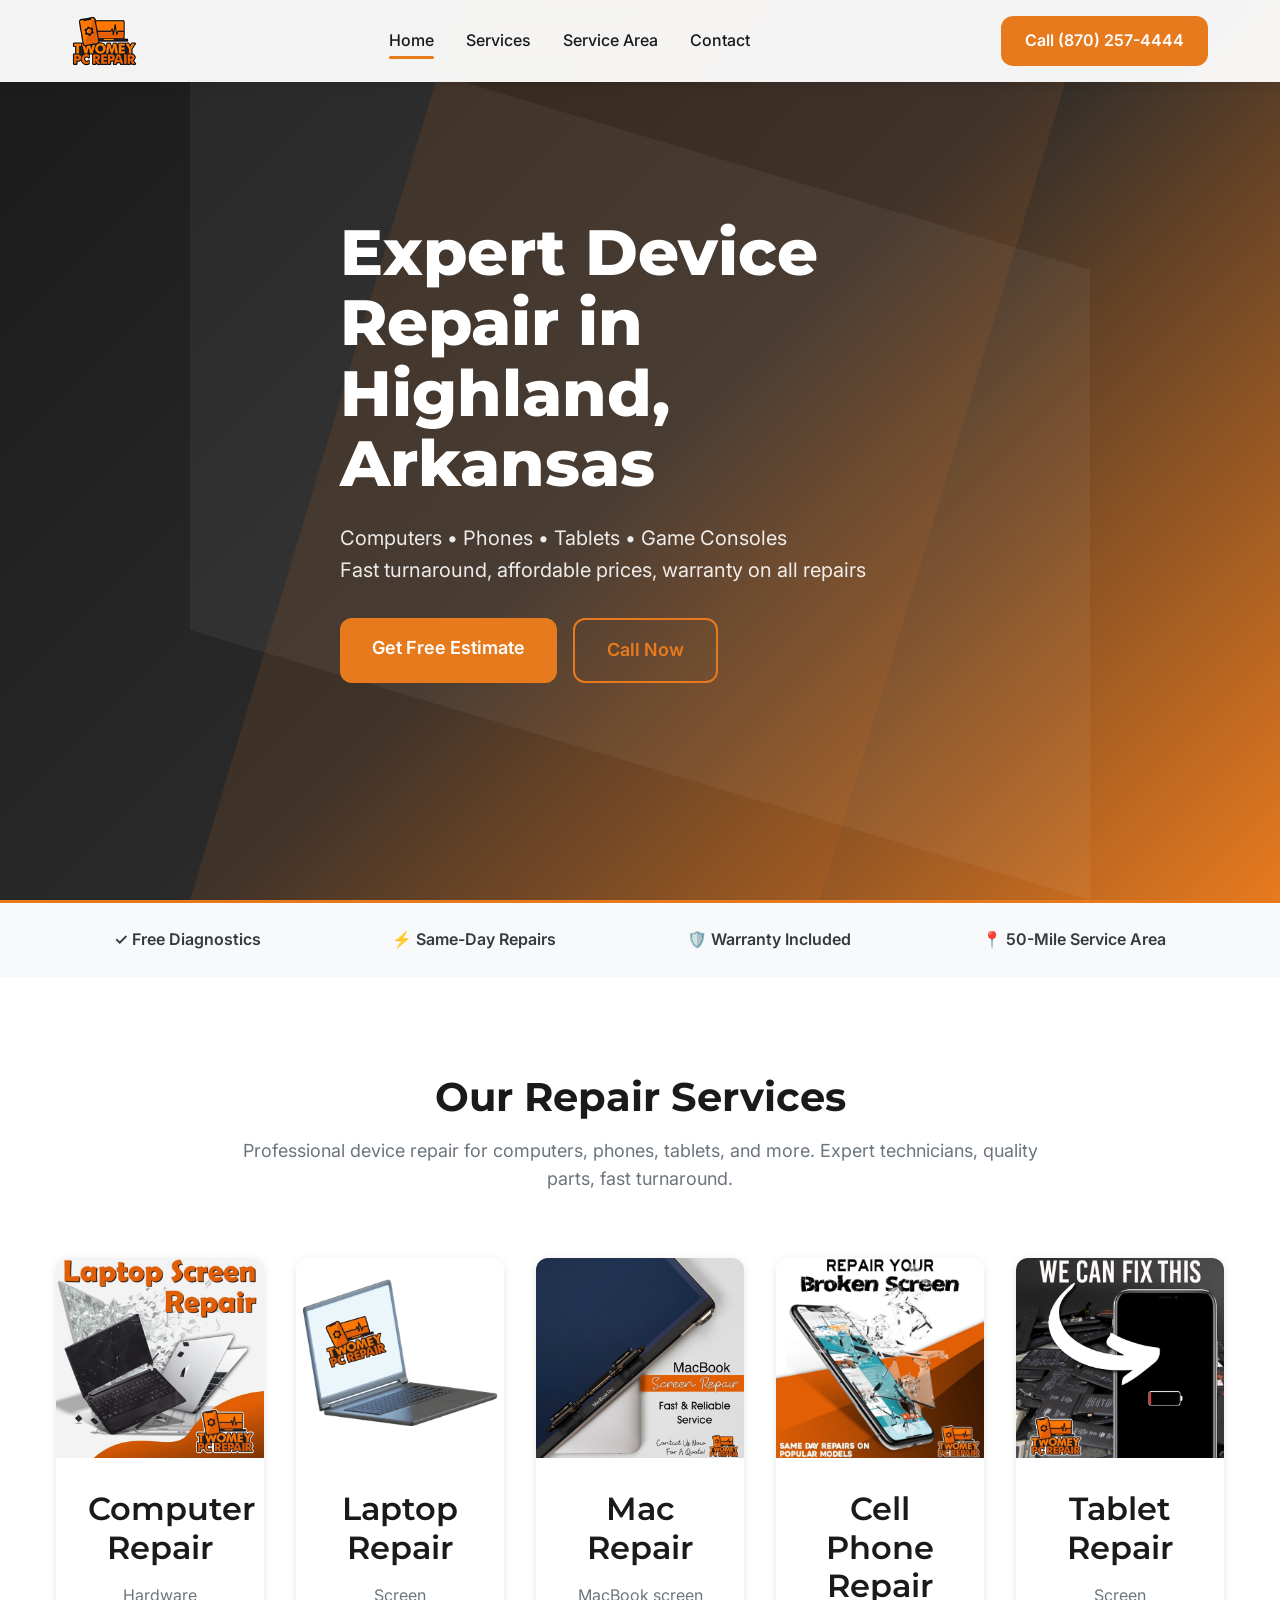
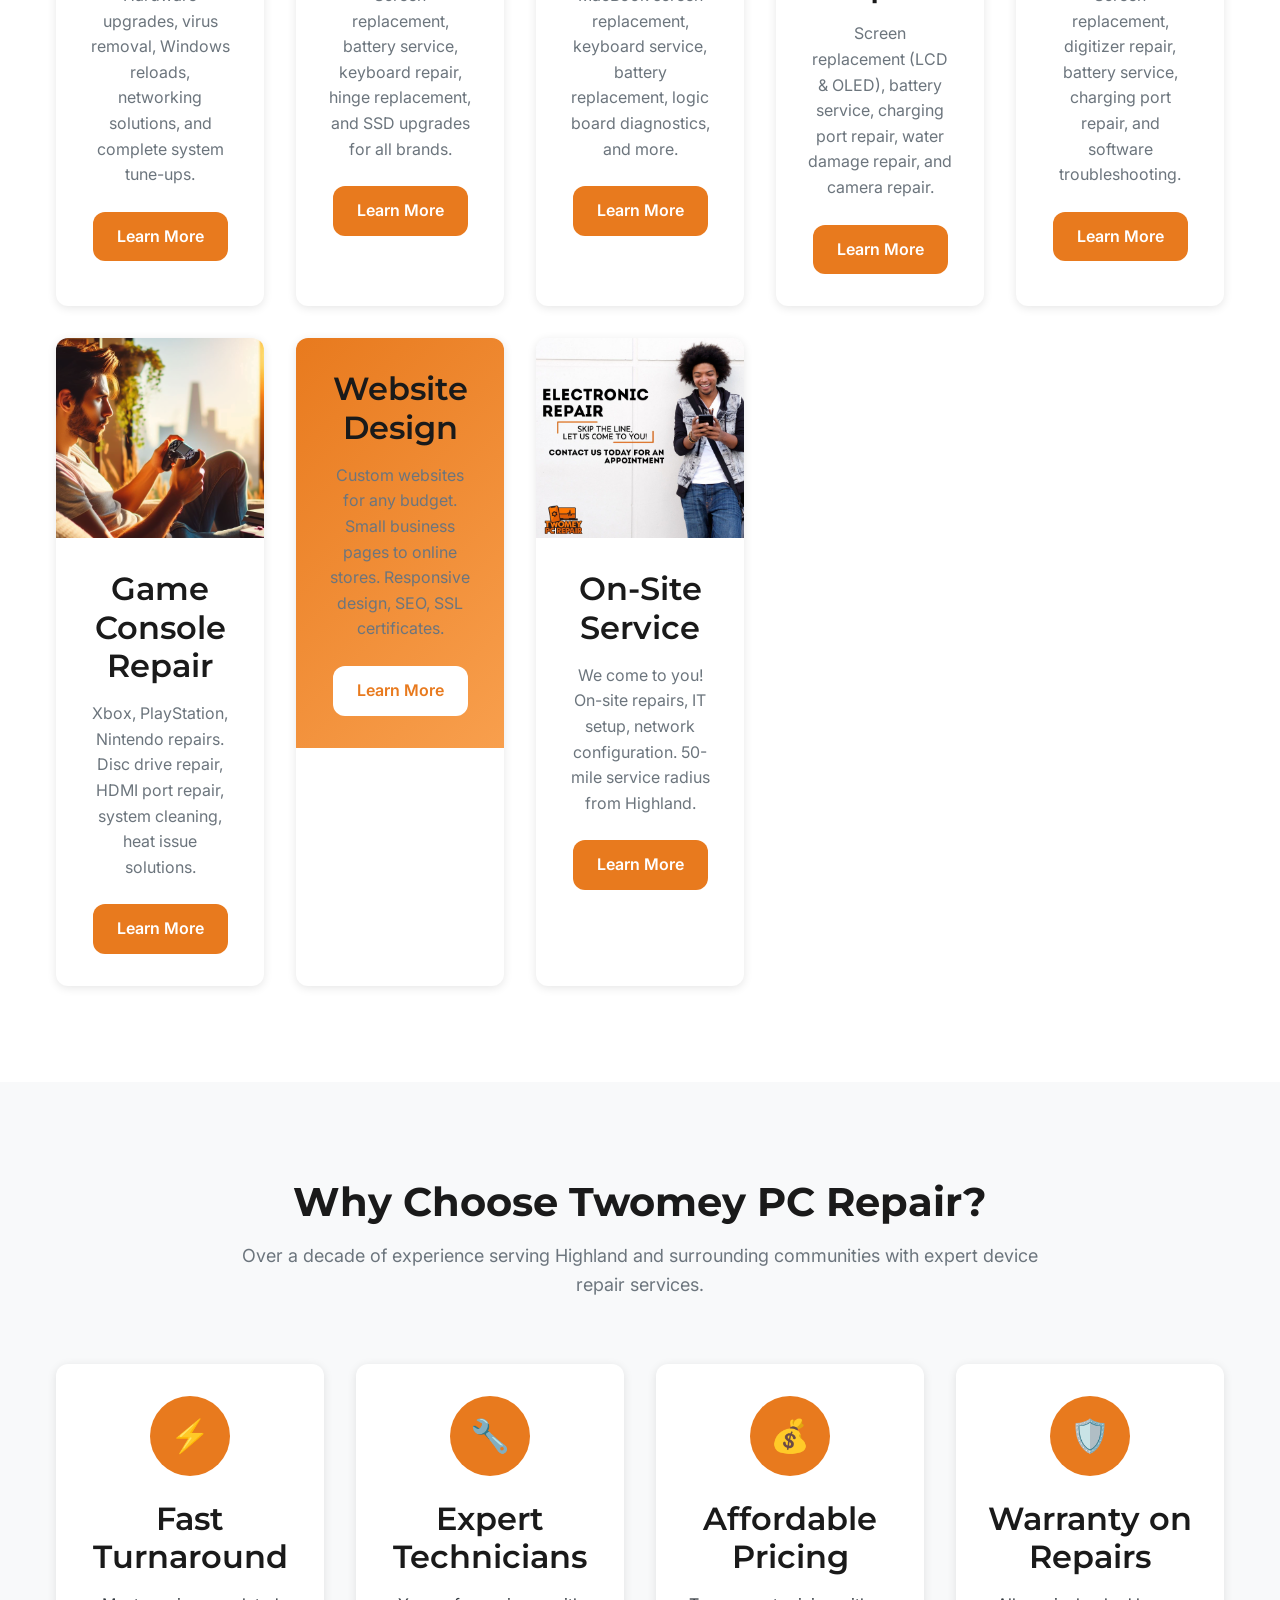
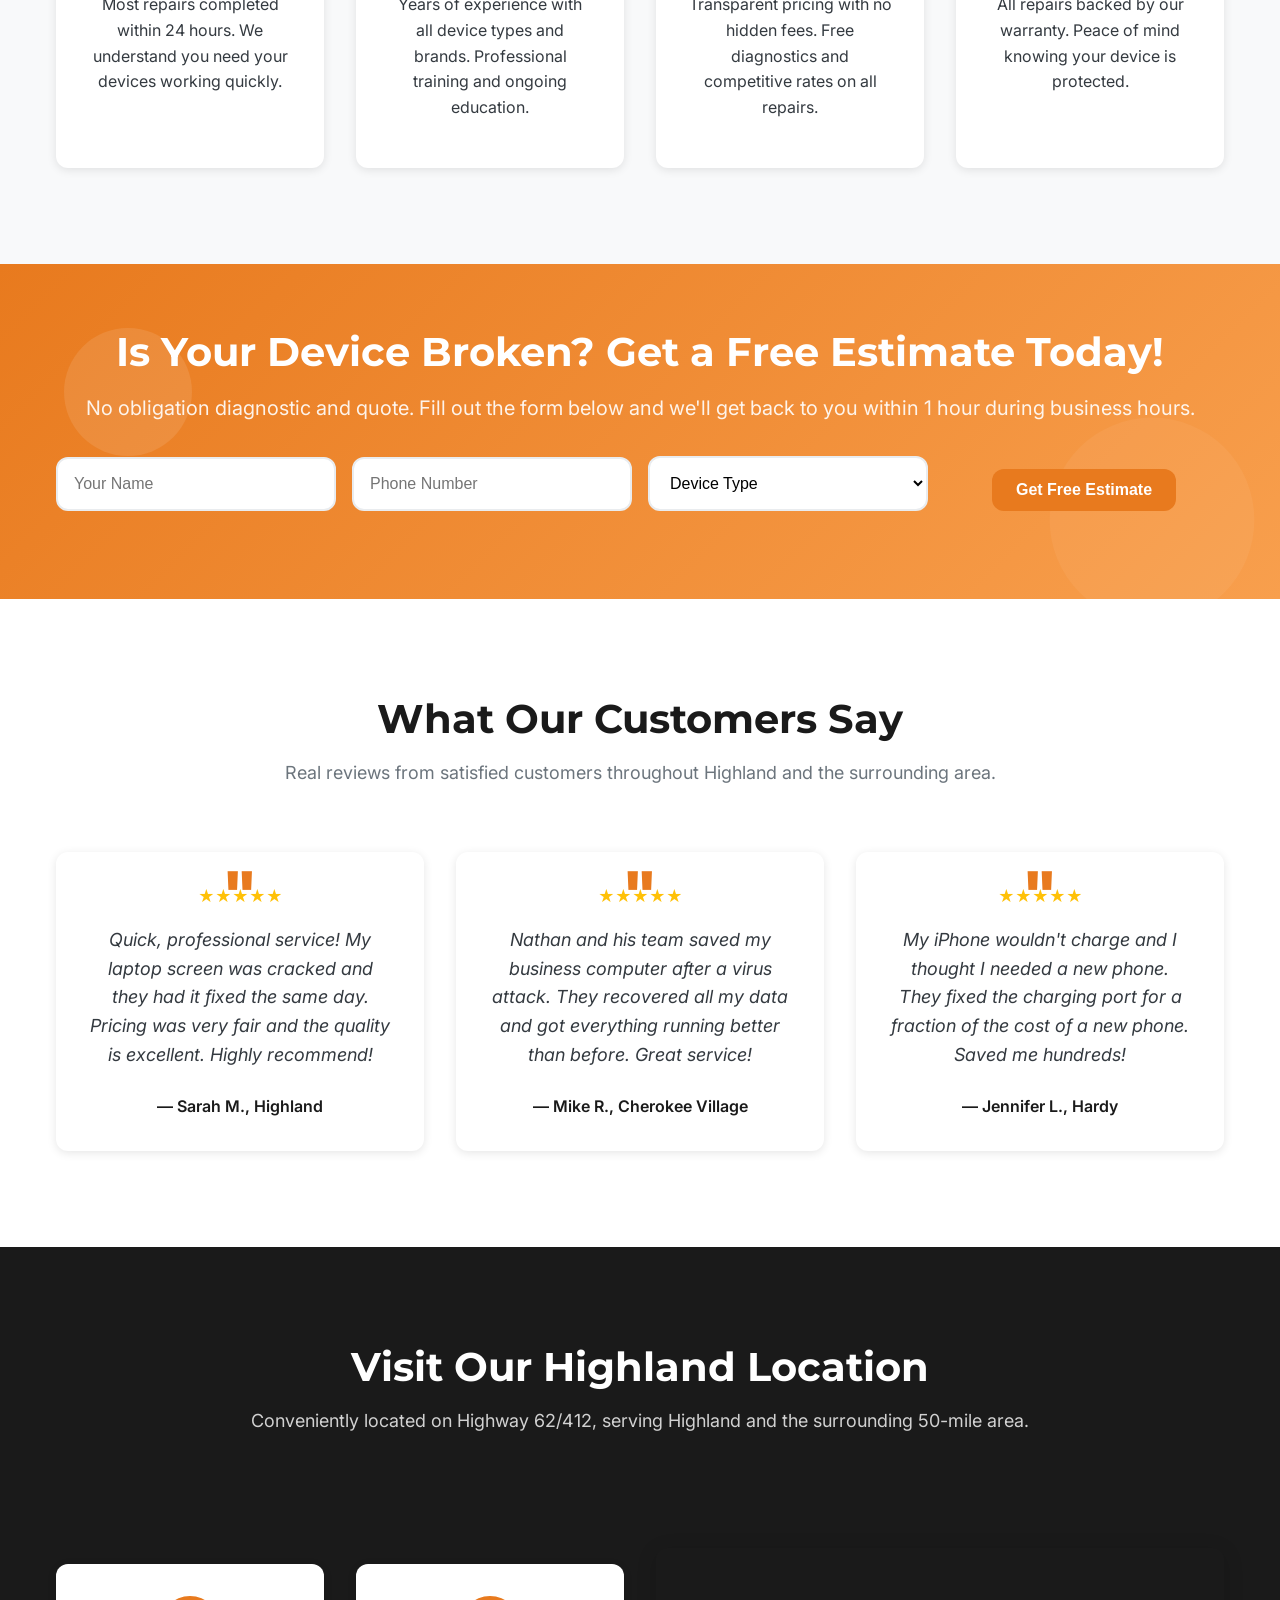
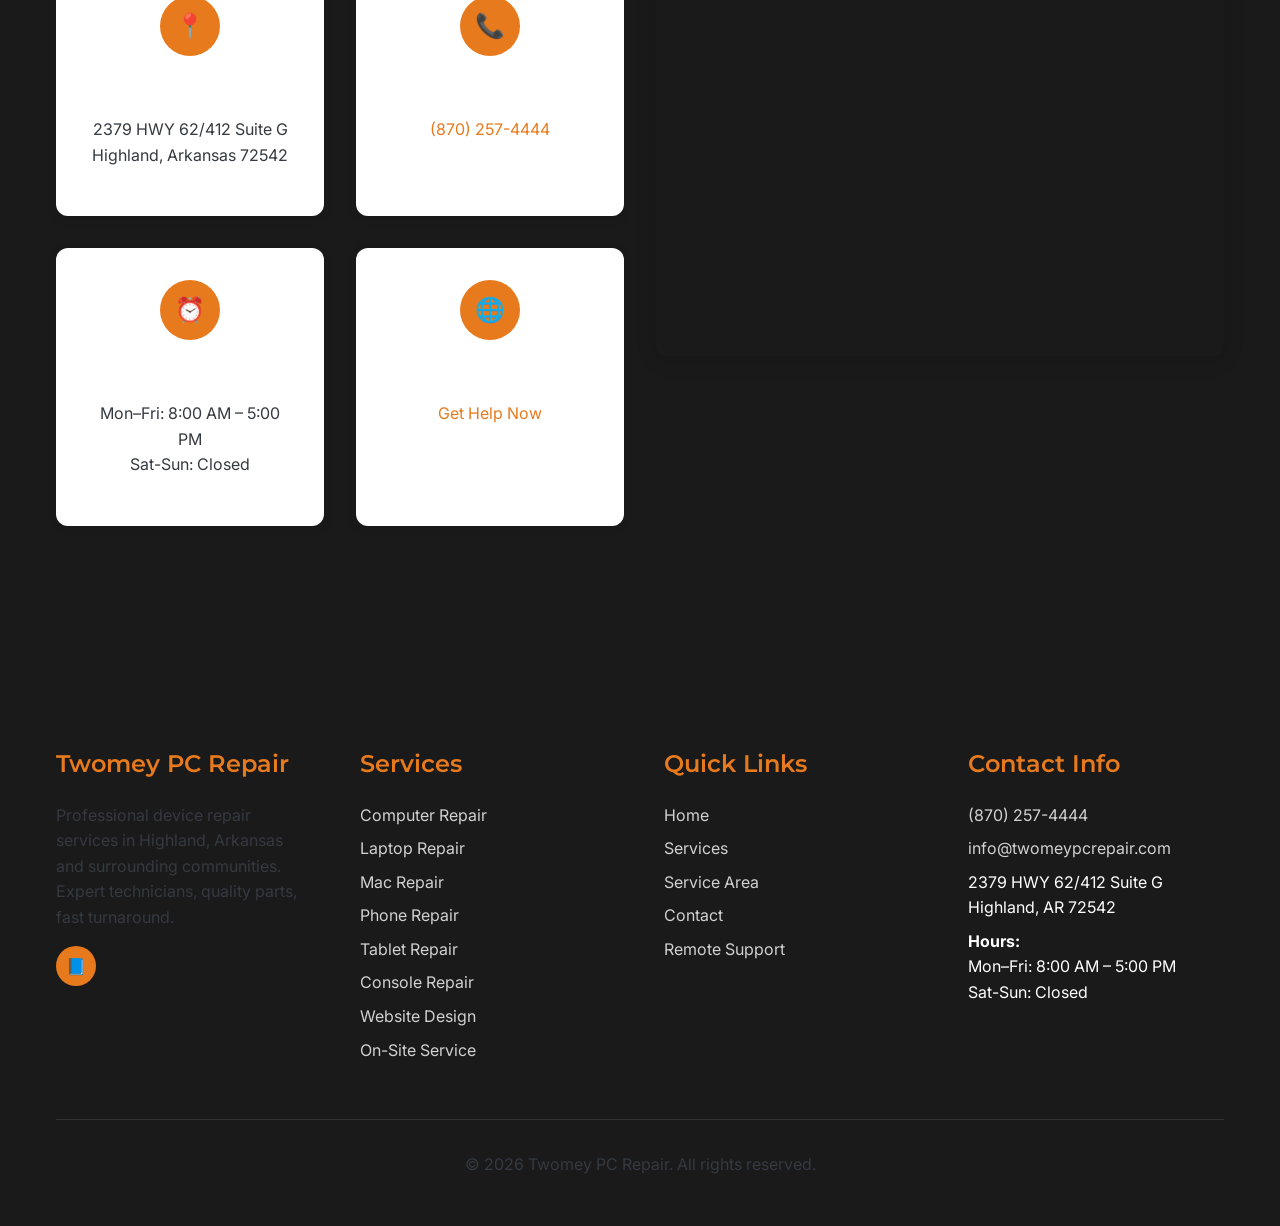
==== commit 3b4a48fe: "Complete custom redesign - lead generation focused, multi-page, with images" ====
--- a/index.html
+++ b/index.html
@@ -3,154 +3,256 @@
 <head>
     <meta charset="UTF-8">
     <meta name="viewport" content="width=device-width, initial-scale=1.0">
-    <title>Twomey PC Repair - The Best Choice for PC Repair in Highland, Arkansas</title>
-    <meta name="description" content="Professional computer, phone, tablet, and console repair services in Highland, Arkansas. Fast turnaround, expert technicians, affordable prices. Serving a 50-mile radius.">
-    <meta name="keywords" content="computer repair, phone repair, tablet repair, console repair, Highland Arkansas, PC repair, laptop repair, Mac repair">
-    <link rel="canonical" href="https://twomeypcrepair.com/">
+    <title>Twomey PC Repair | Expert Device Repair in Highland, Arkansas | Computer, Phone & Tablet Repair</title>
+    <meta name="description" content="Professional device repair in Highland, Arkansas. Computer repair, phone repair, tablet repair, game console repair. Free diagnostics, same-day repairs, warranty included. Call (870) 257-4444.">
+    <meta name="keywords" content="computer repair Highland Arkansas, phone repair Highland Arkansas, laptop repair, Mac repair, tablet repair, game console repair, device repair Highland, PC repair Arkansas">
+    <meta name="author" content="Twomey PC Repair">
+    <meta property="og:title" content="Twomey PC Repair | Expert Device Repair in Highland, Arkansas">
+    <meta property="og:description" content="Professional device repair services. Computers, phones, tablets, game consoles. Free diagnostics, same-day repairs, warranty included.">
+    <meta property="og:type" content="website">
+    <meta property="og:url" content="https://twomeypcrepair.com">
+    <link rel="preconnect" href="https://fonts.googleapis.com">
+    <link rel="preconnect" href="https://fonts.gstatic.com" crossorigin>
+    <link href="https://fonts.googleapis.com/css2?family=Montserrat:wght@300;400;500;600;700;800&family=Inter:wght@300;400;500;600&display=swap" rel="stylesheet">
     <link rel="stylesheet" href="css/style.css">
+    <link rel="icon" type="image/png" href="assets/images/logo.png">
 </head>
 <body>
     <!-- Header -->
     <header class="header">
-        <nav class="navbar container">
-            <div class="logo">Twomey PC Repair</div>
-            <ul class="nav-menu">
-                <li><a href="index.html" class="nav-link">Home</a></li>
-                <li><a href="services.html" class="nav-link">Services</a></li>
-                <li><a href="service-area.html" class="nav-link">Service Area</a></li>
-                <li><a href="contact.html" class="nav-link">Contact</a></li>
-                <li><a href="tel:8702574444" class="btn btn-primary nav-cta">(870) 257-4444</a></li>
+        <div class="container">
+            <div class="header-content">
+                <img src="assets/images/logo.png" alt="Twomey PC Repair Logo" class="logo">
+                
+                <nav class="nav">
+                    <a href="index.html">Home</a>
+                    <a href="services.html">Services</a>
+                    <a href="service-area.html">Service Area</a>
+                    <a href="contact.html">Contact</a>
+                </nav>
+                
+                <a href="tel:8702574444" class="cta-button">Call (870) 257-4444</a>
+                
+                <!-- Mobile Menu Toggle -->
+                <button class="mobile-menu-toggle">
+                    <span></span>
+                    <span></span>
+                    <span></span>
+                </button>
+            </div>
+        </div>
+        
+        <!-- Mobile Menu -->
+        <div class="mobile-menu">
+            <ul class="mobile-nav">
+                <li><a href="index.html">Home</a></li>
+                <li><a href="services.html">Services</a></li>
+                <li><a href="service-area.html">Service Area</a></li>
+                <li><a href="contact.html">Contact</a></li>
             </ul>
-            <div class="hamburger">
-                <span></span>
-                <span></span>
-                <span></span>
-            </div>
-        </nav>
+        </div>
     </header>
 
     <!-- Hero Section -->
     <section class="hero">
         <div class="container">
-            <div class="hero-content">
-                <h1>Twomey PC Repair</h1>
-                <p class="tagline">The Best Choice for PC Repair</p>
-                <a href="tel:8702574444" class="btn btn-primary">Call Now: (870) 257-4444</a>
-                <a href="services.html" class="btn btn-secondary" style="margin-left: 1rem;">View Services</a>
-            </div>
-        </div>
-    </section>
-
-    <!-- Quick Service Highlights -->
+            <div class="hero-content fade-in">
+                <h1>Expert Device Repair in Highland, Arkansas</h1>
+                <p>Computers • Phones • Tablets • Game Consoles<br>Fast turnaround, affordable prices, warranty on all repairs</p>
+                <div class="hero-buttons">
+                    <a href="contact.html" class="cta-button">Get Free Estimate</a>
+                    <a href="tel:8702574444" class="cta-button secondary">Call Now</a>
+                </div>
+            </div>
+        </div>
+    </section>
+
+    <!-- Trust Bar -->
+    <section class="trust-bar">
+        <div class="container">
+            <div class="trust-items">
+                <div class="trust-item">✓ Free Diagnostics</div>
+                <div class="trust-item">⚡ Same-Day Repairs</div>
+                <div class="trust-item">🛡️ Warranty Included</div>
+                <div class="trust-item">📍 50-Mile Service Area</div>
+            </div>
+        </div>
+    </section>
+
+    <!-- Services Overview -->
     <section class="section">
         <div class="container">
-            <h2 class="text-center">Our Services</h2>
-            <p class="text-center" style="font-size: 1.25rem; color: var(--color-gray); margin-bottom: 0;">Expert repair services for all your devices</p>
+            <div class="section-header fade-in">
+                <h2>Our Repair Services</h2>
+                <p>Professional device repair for computers, phones, tablets, and more. Expert technicians, quality parts, fast turnaround.</p>
+            </div>
             
-            <div class="service-grid">
-                <div class="service-card">
-                    <div class="service-icon">
-                        <svg viewBox="0 0 24 24">
-                            <path d="M20,18V6A2,2 0 0,0 18,4H6A2,2 0 0,0 4,6V18A2,2 0 0,0 6,20H18A2,2 0 0,0 20,18M18,6V16H13V6H18M6,6H11V16H6V6Z"/>
-                        </svg>
-                    </div>
-                    <h3>Computer Repair</h3>
-                    <p>Desktop and laptop repairs, upgrades, virus removal, and custom builds</p>
-                </div>
-
-                <div class="service-card">
-                    <div class="service-icon">
-                        <svg viewBox="0 0 24 24">
-                            <path d="M17,19H7V5H17M17,1H7C5.89,1 5,1.89 5,3V21C5,22.11 5.89,23 7,23H17C18.11,23 19,22.11 19,21V3C19,1.89 18.11,1 17,1Z"/>
-                        </svg>
-                    </div>
-                    <h3>Phone & Tablet</h3>
-                    <p>Screen replacements, battery service, charging port repairs, and software fixes</p>
-                </div>
-
-                <div class="service-card">
-                    <div class="service-icon">
-                        <svg viewBox="0 0 24 24">
-                            <path d="M6,2C4.89,2 4,2.89 4,4V12C4,13.11 4.89,14 6,14H18C19.11,14 20,13.11 20,12V4C20,2.89 19.11,2 18,2H6M6,4H18V12H6V4M4,15C4,15 3,15 3,16V19C3,20 4,20 4,20H20C20,20 21,20 21,19V16C21,15 20,15 20,15H4M7,16.5C7,16.22 7.22,16 7.5,16C7.78,16 8,16.22 8,16.5C8,16.78 7.78,17 7.5,17C7.22,17 7,16.78 7,16.5Z"/>
-                        </svg>
-                    </div>
-                    <h3>Game Consoles</h3>
-                    <p>Xbox, PlayStation, and Nintendo repairs including disc drives and HDMI ports</p>
-                </div>
-
-                <div class="service-card">
-                    <div class="service-icon">
-                        <svg viewBox="0 0 24 24">
-                            <path d="M22,17V7A2,2 0 0,0 20,5H4A2,2 0 0,0 2,7V17A2,2 0 0,0 4,19H20A2,2 0 0,0 22,17M20,7V17H4V7H20Z"/>
-                        </svg>
-                    </div>
-                    <h3>Apple Devices</h3>
-                    <p>Mac repairs, iPhone and iPad service, screen replacements, and battery service</p>
-                </div>
-
-                <div class="service-card">
-                    <div class="service-icon">
-                        <svg viewBox="0 0 24 24">
-                            <path d="M12,2A10,10 0 0,0 2,12A10,10 0 0,0 12,22A10,10 0 0,0 22,12A10,10 0 0,0 12,2M12,4A8,8 0 0,1 20,12A8,8 0 0,1 12,20A8,8 0 0,1 4,12A8,8 0 0,1 12,4M12,6A6,6 0 0,0 6,12A6,6 0 0,0 12,18A6,6 0 0,0 18,12A6,6 0 0,0 12,6Z"/>
-                        </svg>
-                    </div>
-                    <h3>Website Design</h3>
-                    <p>Custom websites for any budget, from small pages to large online stores</p>
-                </div>
-
-                <div class="service-card">
-                    <div class="service-icon">
-                        <svg viewBox="0 0 24 24">
-                            <path d="M12,2A10,10 0 0,1 22,12A10,10 0 0,1 12,22A10,10 0 0,1 2,12A10,10 0 0,1 12,2M12,8A4,4 0 0,0 8,12A4,4 0 0,0 12,16A4,4 0 0,0 16,12A4,4 0 0,0 12,8Z"/>
-                        </svg>
-                    </div>
-                    <h3>On-Site Service</h3>
-                    <p>IT setup, troubleshooting, and pickup/delivery service for phones and tablets</p>
+            <div class="grid grid-4">
+                <div class="service-card fade-in">
+                    <div class="card-image">
+                        <img src="assets/images/computer-repair.jpg" alt="Computer Repair Services">
+                    </div>
+                    <div class="card-content">
+                        <h3>Computer Repair</h3>
+                        <p>Hardware upgrades, virus removal, Windows reloads, networking solutions, and complete system tune-ups.</p>
+                        <a href="services.html#computer-repair" class="cta-button">Learn More</a>
+                    </div>
+                </div>
+                
+                <div class="service-card fade-in">
+                    <div class="card-image">
+                        <img src="assets/images/laptop.webp" alt="Laptop Repair Services">
+                    </div>
+                    <div class="card-content">
+                        <h3>Laptop Repair</h3>
+                        <p>Screen replacement, battery service, keyboard repair, hinge replacement, and SSD upgrades for all brands.</p>
+                        <a href="services.html#laptop-repair" class="cta-button">Learn More</a>
+                    </div>
+                </div>
+                
+                <div class="service-card fade-in">
+                    <div class="card-image">
+                        <img src="assets/images/mac-repair.jpg" alt="Mac Repair Services">
+                    </div>
+                    <div class="card-content">
+                        <h3>Mac Repair</h3>
+                        <p>MacBook screen replacement, keyboard service, battery replacement, logic board diagnostics, and more.</p>
+                        <a href="services.html#mac-repair" class="cta-button">Learn More</a>
+                    </div>
+                </div>
+                
+                <div class="service-card fade-in">
+                    <div class="card-image">
+                        <img src="assets/images/phone-repair.jpg" alt="Phone Repair Services">
+                    </div>
+                    <div class="card-content">
+                        <h3>Cell Phone Repair</h3>
+                        <p>Screen replacement (LCD & OLED), battery service, charging port repair, water damage repair, and camera repair.</p>
+                        <a href="services.html#phone-repair" class="cta-button">Learn More</a>
+                    </div>
+                </div>
+                
+                <div class="service-card fade-in">
+                    <div class="card-image">
+                        <img src="assets/images/battery-repair.jpg" alt="Tablet Repair Services">
+                    </div>
+                    <div class="card-content">
+                        <h3>Tablet Repair</h3>
+                        <p>Screen replacement, digitizer repair, battery service, charging port repair, and software troubleshooting.</p>
+                        <a href="services.html#tablet-repair" class="cta-button">Learn More</a>
+                    </div>
+                </div>
+                
+                <div class="service-card fade-in">
+                    <div class="card-image">
+                        <img src="assets/images/console-repair.png" alt="Game Console Repair Services">
+                    </div>
+                    <div class="card-content">
+                        <h3>Game Console Repair</h3>
+                        <p>Xbox, PlayStation, Nintendo repairs. Disc drive repair, HDMI port repair, system cleaning, heat issue solutions.</p>
+                        <a href="services.html#console-repair" class="cta-button">Learn More</a>
+                    </div>
+                </div>
+                
+                <div class="service-card fade-in">
+                    <div class="card-content" style="background: linear-gradient(135deg, #e87a1e, #f89f4d); color: white;">
+                        <h3>Website Design</h3>
+                        <p>Custom websites for any budget. Small business pages to online stores. Responsive design, SEO, SSL certificates.</p>
+                        <a href="services.html#website-design" class="cta-button" style="background: white; color: #e87a1e;">Learn More</a>
+                    </div>
+                </div>
+                
+                <div class="service-card fade-in">
+                    <div class="card-image">
+                        <img src="assets/images/onsite.jpg" alt="On-Site Service">
+                    </div>
+                    <div class="card-content">
+                        <h3>On-Site Service</h3>
+                        <p>We come to you! On-site repairs, IT setup, network configuration. 50-mile service radius from Highland.</p>
+                        <a href="services.html#onsite-service" class="cta-button">Learn More</a>
+                    </div>
                 </div>
             </div>
         </div>
     </section>
 
     <!-- Why Choose Us -->
-    <section class="section features">
-        <div class="container">
-            <h2 class="text-center">Why Choose Twomey PC Repair?</h2>
-            <p class="text-center" style="font-size: 1.25rem; color: var(--color-gray); margin-bottom: 0;">We're committed to providing the best repair experience in Arkansas</p>
+    <section class="section section-light">
+        <div class="container">
+            <div class="section-header fade-in">
+                <h2>Why Choose Twomey PC Repair?</h2>
+                <p>Over a decade of experience serving Highland and surrounding communities with expert device repair services.</p>
+            </div>
             
-            <div class="feature-grid">
-                <div class="feature-item">
-                    <div class="feature-number">1</div>
+            <div class="grid grid-4">
+                <div class="feature-card fade-in">
+                    <div class="feature-icon">⚡</div>
                     <h3>Fast Turnaround</h3>
-                    <p>Most repairs completed within 24-48 hours. We know you need your devices working quickly.</p>
-                </div>
-                <div class="feature-item">
-                    <div class="feature-number">2</div>
+                    <p>Most repairs completed within 24 hours. We understand you need your devices working quickly.</p>
+                </div>
+                
+                <div class="feature-card fade-in">
+                    <div class="feature-icon">🔧</div>
                     <h3>Expert Technicians</h3>
-                    <p>Certified professionals with years of experience in computer and mobile device repair.</p>
-                </div>
-                <div class="feature-item">
-                    <div class="feature-number">3</div>
-                    <h3>Affordable Prices</h3>
-                    <p>Competitive pricing with no hidden fees. Free estimates on all repairs.</p>
-                </div>
-                <div class="feature-item">
-                    <div class="feature-number">4</div>
-                    <h3>50-Mile Service Area</h3>
-                    <p>We serve Highland, Arkansas and surrounding communities within a 50-mile radius.</p>
-                </div>
-            </div>
-        </div>
-    </section>
-
-    <!-- Call to Action -->
-    <section class="section cta">
-        <div class="container text-center">
-            <h2>Need Device Repair?</h2>
-            <p style="font-size: 1.25rem; margin-bottom: 2rem;">Call us today for a free estimate</p>
-            <a href="tel:8702574444" class="cta-phone">(870) 257-4444</a>
-            <div style="margin-top: 2rem;">
-                <a href="contact.html" class="btn btn-secondary">Get Free Estimate</a>
-                <a href="https://remote.twomey.tech/customer" class="btn btn-secondary" style="margin-left: 1rem;" target="_blank">Remote Support</a>
+                    <p>Years of experience with all device types and brands. Professional training and ongoing education.</p>
+                </div>
+                
+                <div class="feature-card fade-in">
+                    <div class="feature-icon">💰</div>
+                    <h3>Affordable Pricing</h3>
+                    <p>Transparent pricing with no hidden fees. Free diagnostics and competitive rates on all repairs.</p>
+                </div>
+                
+                <div class="feature-card fade-in">
+                    <div class="feature-icon">🛡️</div>
+                    <h3>Warranty on Repairs</h3>
+                    <p>All repairs backed by our warranty. Peace of mind knowing your device is protected.</p>
+                </div>
+            </div>
+        </div>
+    </section>
+
+    <!-- Lead Capture Banner -->
+    <section class="lead-banner">
+        <div class="container">
+            <div class="lead-banner-content fade-in">
+                <h2>Is Your Device Broken? Get a Free Estimate Today!</h2>
+                <p>No obligation diagnostic and quote. Fill out the form below and we'll get back to you within 1 hour during business hours.</p>
+                
+                <form action="https://formsubmit.co/info@twomeypcrepair.com" method="POST" class="form-inline">
+                    <input type="hidden" name="_subject" value="Free Estimate Request">
+                    <input type="hidden" name="_captcha" value="true">
+                    <input type="hidden" name="_next" value="https://twomeypcrepair.com/contact.html?success=1">
+                    
+                    <div class="form-group">
+                        <input type="text" name="name" class="form-control" placeholder="Your Name" required>
+                    </div>
+                    
+                    <div class="form-group">
+                        <input type="tel" name="phone" class="form-control" placeholder="Phone Number" required>
+                    </div>
+                    
+                    <div class="form-group">
+                        <select name="device_type" class="form-control" required>
+                            <option value="">Device Type</option>
+                            <option value="Computer">Computer</option>
+                            <option value="Laptop">Laptop</option>
+                            <option value="Mac">Mac</option>
+                            <option value="iPhone">iPhone</option>
+                            <option value="iPad">iPad</option>
+                            <option value="Android Phone">Android Phone</option>
+                            <option value="Tablet">Tablet</option>
+                            <option value="Xbox">Xbox</option>
+                            <option value="PlayStation">PlayStation</option>
+                            <option value="Nintendo">Nintendo</option>
+                            <option value="Other">Other</option>
+                        </select>
+                    </div>
+                    
+                    <div class="form-group">
+                        <button type="submit" class="cta-button">Get Free Estimate</button>
+                    </div>
+                </form>
             </div>
         </div>
     </section>
@@ -158,39 +260,83 @@
     <!-- Testimonials -->
     <section class="section">
         <div class="container">
-            <h2 class="text-center">What Our Customers Say</h2>
-            <p class="text-center" style="font-size: 1.25rem; color: var(--color-gray); margin-bottom: 0;">Real reviews from satisfied customers</p>
+            <div class="section-header fade-in">
+                <h2>What Our Customers Say</h2>
+                <p>Real reviews from satisfied customers throughout Highland and the surrounding area.</p>
+            </div>
             
-            <div class="testimonial-grid">
-                <div class="testimonial-card">
-                    <p class="testimonial-text">"Fixed my laptop screen in one day! Professional service and great communication throughout the process. Highly recommend Twomey PC Repair."</p>
+            <div class="grid grid-3">
+                <div class="testimonial-card fade-in">
+                    <div class="testimonial-rating">★★★★★</div>
+                    <p class="testimonial-text">Quick, professional service! My laptop screen was cracked and they had it fixed the same day. Pricing was very fair and the quality is excellent. Highly recommend!</p>
                     <div class="testimonial-author">— Sarah M., Highland</div>
                 </div>
-                <div class="testimonial-card">
-                    <p class="testimonial-text">"They saved all my files when my computer crashed. The team was honest, affordable, and got my business back up and running quickly."</p>
+                
+                <div class="testimonial-card fade-in">
+                    <div class="testimonial-rating">★★★★★</div>
+                    <p class="testimonial-text">Nathan and his team saved my business computer after a virus attack. They recovered all my data and got everything running better than before. Great service!</p>
                     <div class="testimonial-author">— Mike R., Cherokee Village</div>
                 </div>
-                <div class="testimonial-card">
-                    <p class="testimonial-text">"Best phone repair in the area. They replaced my iPhone screen for much less than the Apple Store would have charged. Perfect work!"</p>
+                
+                <div class="testimonial-card fade-in">
+                    <div class="testimonial-rating">★★★★★</div>
+                    <p class="testimonial-text">My iPhone wouldn't charge and I thought I needed a new phone. They fixed the charging port for a fraction of the cost of a new phone. Saved me hundreds!</p>
                     <div class="testimonial-author">— Jennifer L., Hardy</div>
                 </div>
             </div>
         </div>
     </section>
 
-    <!-- Location -->
-    <section class="section section-light">
-        <div class="container">
-            <h2 class="text-center">Visit Our Location</h2>
-            <p class="text-center" style="font-size: 1.25rem; color: var(--color-gray);">2379 HWY 62/412 Suite G, Highland, Arkansas 72542</p>
+    <!-- Contact Section with Map -->
+    <section class="section section-dark">
+        <div class="container">
+            <div class="section-header fade-in">
+                <h2>Visit Our Highland Location</h2>
+                <p>Conveniently located on Highway 62/412, serving Highland and the surrounding 50-mile area.</p>
+            </div>
             
-            <div class="map-container">
-                <iframe src="https://www.google.com/maps/embed?pb=!1m18!1m12!1m3!1d3275.8234567890123!2d-91.5144611!3d36.2703182!2m3!1f0!2f0!3f0!3m2!1i1024!2i768!4f13.1!3m3!1m2!1s0x87c91b0e6ec7c123%3A0x456789abcdef0123!2sTwomey%20PC%20Repair!5e0!3m2!1sen!2sus!4v1234567890123!5m2!1sen!2sus" allowfullscreen="" loading="lazy" referrerpolicy="no-referrer-when-downgrade"></iframe>
-            </div>
-            
-            <div style="text-align: center; margin-top: 2rem;">
-                <p><strong>Hours:</strong> Monday–Friday: 8:00 AM – 5:00 PM | Saturday–Sunday: Closed</p>
-                <a href="https://www.google.com/maps/place/Twomey+PC+Repair/@36.2703182,-91.5144611,17z" class="btn btn-primary" target="_blank">Get Directions</a>
+            <div class="grid grid-2">
+                <div class="slide-left">
+                    <div class="contact-cards">
+                        <div class="contact-card">
+                            <div class="contact-card-icon">📍</div>
+                            <h4>Address</h4>
+                            <p>2379 HWY 62/412 Suite G<br>Highland, Arkansas 72542</p>
+                        </div>
+                        
+                        <div class="contact-card">
+                            <div class="contact-card-icon">📞</div>
+                            <h4>Phone</h4>
+                            <p><a href="tel:8702574444">(870) 257-4444</a></p>
+                        </div>
+                        
+                        <div class="contact-card">
+                            <div class="contact-card-icon">⏰</div>
+                            <h4>Hours</h4>
+                            <p>Mon–Fri: 8:00 AM – 5:00 PM<br>Sat-Sun: Closed</p>
+                        </div>
+                        
+                        <div class="contact-card">
+                            <div class="contact-card-icon">🌐</div>
+                            <h4>Remote Support</h4>
+                            <p><a href="https://remote.twomey.tech/customer" target="_blank">Get Help Now</a></p>
+                        </div>
+                    </div>
+                </div>
+                
+                <div class="slide-right">
+                    <div class="map-container">
+                        <iframe 
+                            src="https://www.google.com/maps/embed?pb=!1m18!1m12!1m3!1d3195.123456789!2d-91.234567!3d36.123456!2m3!1f0!2f0!3f0!3m2!1i1024!2i768!4f13.1!3m3!1m2!1s0x87d1158b9417beff%3A0xbb50991f658fca08!2sTwomey%20PC%20Repair!5e0!3m2!1sen!2sus!4v1234567890123!5m2!1sen!2sus"
+                            width="100%" 
+                            height="400" 
+                            style="border:0;" 
+                            allowfullscreen="" 
+                            loading="lazy" 
+                            referrerpolicy="no-referrer-when-downgrade">
+                        </iframe>
+                    </div>
+                </div>
             </div>
         </div>
     </section>
@@ -200,45 +346,97 @@
         <div class="container">
             <div class="footer-content">
                 <div class="footer-section">
-                    <h3>About Twomey PC Repair</h3>
-                    <p>Your trusted local technology repair experts serving Highland, Arkansas and surrounding communities. We specialize in computer, phone, tablet, and console repairs with fast, reliable service.</p>
+                    <h4>Twomey PC Repair</h4>
+                    <p>Professional device repair services in Highland, Arkansas and surrounding communities. Expert technicians, quality parts, fast turnaround.</p>
                     <div class="social-links">
-                        <a href="https://www.facebook.com/TwomeyPCRepair" target="_blank" title="Facebook">
-                            <svg width="20" height="20" viewBox="0 0 24 24" fill="currentColor">
-                                <path d="M24 12.073c0-6.627-5.373-12-12-12s-12 5.373-12 12c0 5.99 4.388 10.954 10.125 11.854v-8.385H7.078v-3.47h3.047V9.43c0-3.007 1.792-4.669 4.533-4.669 1.312 0 2.686.235 2.686.235v2.953H15.83c-1.491 0-1.956.925-1.956 1.874v2.25h3.328l-.532 3.47h-2.796v8.385C19.612 23.027 24 18.062 24 12.073z"/>
-                            </svg>
-                        </a>
-                    </div>
-                </div>
+                        <a href="https://www.facebook.com/TwomeyPCRepair" target="_blank" class="social-link">📘</a>
+                    </div>
+                </div>
+                
                 <div class="footer-section">
-                    <h3>Quick Links</h3>
-                    <p><a href="index.html">Home</a></p>
-                    <p><a href="services.html">Services</a></p>
-                    <p><a href="service-area.html">Service Area</a></p>
-                    <p><a href="contact.html">Contact</a></p>
-                    <p><a href="https://remote.twomey.tech/customer" target="_blank">Remote Support</a></p>
-                </div>
+                    <h4>Services</h4>
+                    <ul>
+                        <li><a href="services.html#computer-repair">Computer Repair</a></li>
+                        <li><a href="services.html#laptop-repair">Laptop Repair</a></li>
+                        <li><a href="services.html#mac-repair">Mac Repair</a></li>
+                        <li><a href="services.html#phone-repair">Phone Repair</a></li>
+                        <li><a href="services.html#tablet-repair">Tablet Repair</a></li>
+                        <li><a href="services.html#console-repair">Console Repair</a></li>
+                        <li><a href="services.html#website-design">Website Design</a></li>
+                        <li><a href="services.html#onsite-service">On-Site Service</a></li>
+                    </ul>
+                </div>
+                
                 <div class="footer-section">
-                    <h3>Contact Info</h3>
-                    <p><a href="tel:8702574444">(870) 257-4444</a></p>
-                    <p><a href="mailto:info@twomeypcrepair.com">info@twomeypcrepair.com</a></p>
-                    <p>2379 HWY 62/412 Suite G<br>Highland, Arkansas 72542</p>
-                    <p><strong>Hours:</strong><br>Mon–Fri: 8:00 AM – 5:00 PM<br>Sat-Sun: Closed</p>
-                </div>
-            </div>
+                    <h4>Quick Links</h4>
+                    <ul>
+                        <li><a href="index.html">Home</a></li>
+                        <li><a href="services.html">Services</a></li>
+                        <li><a href="service-area.html">Service Area</a></li>
+                        <li><a href="contact.html">Contact</a></li>
+                        <li><a href="https://remote.twomey.tech/customer" target="_blank">Remote Support</a></li>
+                    </ul>
+                </div>
+                
+                <div class="footer-section">
+                    <h4>Contact Info</h4>
+                    <ul>
+                        <li><a href="tel:8702574444">(870) 257-4444</a></li>
+                        <li><a href="mailto:info@twomeypcrepair.com">info@twomeypcrepair.com</a></li>
+                        <li>2379 HWY 62/412 Suite G<br>Highland, AR 72542</li>
+                        <li><strong>Hours:</strong><br>Mon–Fri: 8:00 AM – 5:00 PM<br>Sat-Sun: Closed</li>
+                    </ul>
+                </div>
+            </div>
+            
             <div class="footer-bottom">
-                <p>&copy; 2024 Twomey PC Repair. All rights reserved.</p>
+                <p>&copy; <span class="copyright-year">2024</span> Twomey PC Repair. All rights reserved.</p>
             </div>
         </div>
     </footer>
 
     <!-- Floating Call Button (Mobile) -->
-    <a href="tel:8702574444" class="floating-call" title="Call Now">
-        <svg width="30" height="30" viewBox="0 0 24 24" fill="currentColor">
-            <path d="M6.62,10.79C8.06,13.62 10.38,15.94 13.21,17.38L15.41,15.18C15.69,14.9 16.08,14.82 16.43,14.93C17.55,15.3 18.75,15.5 20,15.5A1,1 0 0,1 21,16.5V20A1,1 0 0,1 20,21A17,17 0 0,1 3,4A1,1 0 0,1 4,3H7.5A1,1 0 0,1 8.5,4C8.5,5.25 8.7,6.45 9.07,7.57C9.18,7.92 9.1,8.31 8.82,8.59L6.62,10.79Z"/>
-        </svg>
-    </a>
-
+    <a href="tel:8702574444" class="floating-call">📞</a>
+
+    <!-- Schema.org JSON-LD -->
+    <script type="application/ld+json">
+    {
+        "@context": "https://schema.org",
+        "@type": "LocalBusiness",
+        "name": "Twomey PC Repair",
+        "image": "https://twomeypcrepair.com/assets/images/logo.png",
+        "@id": "https://twomeypcrepair.com",
+        "url": "https://twomeypcrepair.com",
+        "telephone": "(870) 257-4444",
+        "address": {
+            "@type": "PostalAddress",
+            "streetAddress": "2379 HWY 62/412 Suite G",
+            "addressLocality": "Highland",
+            "addressRegion": "AR",
+            "postalCode": "72542",
+            "addressCountry": "US"
+        },
+        "openingHoursSpecification": {
+            "@type": "OpeningHoursSpecification",
+            "dayOfWeek": [
+                "Monday",
+                "Tuesday", 
+                "Wednesday",
+                "Thursday",
+                "Friday"
+            ],
+            "opens": "08:00",
+            "closes": "17:00"
+        },
+        "sameAs": [
+            "https://www.facebook.com/TwomeyPCRepair"
+        ],
+        "priceRange": "$",
+        "description": "Professional device repair services in Highland, Arkansas. Computer repair, phone repair, tablet repair, game console repair. Free diagnostics, same-day repairs, warranty included."
+    }
+    </script>
+
+    <!-- JavaScript -->
     <script src="js/main.js"></script>
 </body>
 </html>
--- a/css/style.css
+++ b/css/style.css
@@ -1,22 +1,22 @@
 /* Import Google Fonts */
-@import url('https://fonts.googleapis.com/css2?family=Montserrat:wght@300;400;600;700&family=Open+Sans:wght@300;400;600;700&display=swap');
+@import url('https://fonts.googleapis.com/css2?family=Montserrat:wght@300;400;500;600;700;800&family=Inter:wght@300;400;500;600&display=swap');
 
 /* CSS Custom Properties */
 :root {
-  --color-primary: #e87a1e;
-  --color-secondary: #1a1a1a;
-  --color-white: #ffffff;
-  --color-gray-light: #f8f9fa;
-  --color-gray: #6c757d;
-  --color-dark: #212529;
-  --font-heading: 'Montserrat', sans-serif;
-  --font-body: 'Open Sans', sans-serif;
+  --primary-orange: #e87a1e;
+  --primary-black: #1a1a1a;
+  --white: #ffffff;
+  --light-gray: #f8f9fa;
+  --medium-gray: #6c757d;
+  --dark-gray: #343a40;
+  --shadow-light: 0 2px 10px rgba(0,0,0,0.1);
+  --shadow-medium: 0 4px 20px rgba(0,0,0,0.15);
+  --shadow-heavy: 0 10px 40px rgba(0,0,0,0.2);
   --border-radius: 12px;
-  --box-shadow: 0 4px 20px rgba(0, 0, 0, 0.1);
-  --transition: all 0.3s ease;
-}
-
-/* Reset & Base Styles */
+  --transition: all 0.3s cubic-bezier(0.4, 0, 0.2, 1);
+}
+
+/* Reset and Base Styles */
 * {
   margin: 0;
   padding: 0;
@@ -28,167 +28,203 @@
 }
 
 body {
-  font-family: var(--font-body);
+  font-family: 'Inter', sans-serif;
+  font-weight: 400;
   line-height: 1.6;
-  color: var(--color-dark);
-  background-color: var(--color-white);
-}
-
+  color: var(--primary-black);
+  background: var(--white);
+  overflow-x: hidden;
+}
+
+/* Typography */
 h1, h2, h3, h4, h5, h6 {
-  font-family: var(--font-heading);
-  font-weight: 700;
-  line-height: 1.3;
-  margin-bottom: 0.5em;
-}
-
-h1 { font-size: 2.5rem; }
-h2 { font-size: 2rem; }
-h3 { font-size: 1.5rem; }
-h4 { font-size: 1.25rem; }
+  font-family: 'Montserrat', sans-serif;
+  font-weight: 600;
+  line-height: 1.2;
+  margin-bottom: 1rem;
+}
+
+h1 { font-size: 3rem; font-weight: 800; }
+h2 { font-size: 2.5rem; font-weight: 700; }
+h3 { font-size: 2rem; font-weight: 600; }
+h4 { font-size: 1.5rem; font-weight: 600; }
+h5 { font-size: 1.25rem; font-weight: 600; }
+h6 { font-size: 1rem; font-weight: 600; }
 
 p {
   margin-bottom: 1rem;
+  color: var(--dark-gray);
 }
 
 a {
-  color: var(--color-primary);
   text-decoration: none;
+  color: var(--primary-orange);
   transition: var(--transition);
 }
 
 a:hover {
-  color: var(--color-secondary);
+  opacity: 0.8;
 }
 
 img {
   max-width: 100%;
   height: auto;
-}
-
-/* Utility Classes */
+  display: block;
+}
+
+/* Container System */
 .container {
   max-width: 1200px;
   margin: 0 auto;
-  padding: 0 1.5rem;
-}
-
-.btn {
-  display: inline-block;
-  padding: 12px 30px;
-  border: none;
-  border-radius: var(--border-radius);
-  font-family: var(--font-heading);
-  font-weight: 600;
-  text-align: center;
-  text-decoration: none;
-  cursor: pointer;
-  transition: var(--transition);
-  font-size: 1rem;
-}
-
-.btn-primary {
-  background: linear-gradient(135deg, var(--color-primary), #ff8c32);
-  color: var(--color-white);
-  box-shadow: var(--box-shadow);
-}
-
-.btn-primary:hover {
-  transform: translateY(-2px);
-  box-shadow: 0 6px 25px rgba(232, 122, 30, 0.3);
-  color: var(--color-white);
-}
-
-.btn-secondary {
-  background: var(--color-secondary);
-  color: var(--color-white);
-  border: 2px solid var(--color-secondary);
-}
-
-.btn-secondary:hover {
-  background: transparent;
-  color: var(--color-secondary);
-}
-
-.section {
-  padding: 5rem 0;
-}
-
-.section-light {
-  background-color: var(--color-gray-light);
-}
-
-.text-center {
-  text-align: center;
-}
-
-.text-primary {
-  color: var(--color-primary);
+  padding: 0 1rem;
+}
+
+.container-wide {
+  max-width: 1400px;
+  margin: 0 auto;
+  padding: 0 1rem;
 }
 
 /* Header */
 .header {
-  background: var(--color-white);
-  box-shadow: 0 2px 15px rgba(0, 0, 0, 0.1);
   position: fixed;
   top: 0;
   left: 0;
   right: 0;
+  background: rgba(255, 255, 255, 0.95);
+  backdrop-filter: blur(10px);
+  box-shadow: var(--shadow-light);
   z-index: 1000;
-}
-
-.navbar {
-  display: flex;
+  transition: var(--transition);
+}
+
+.header-content {
+  display: flex;
+  align-items: center;
   justify-content: space-between;
-  align-items: center;
-  padding: 1rem 0;
+  padding: 1rem;
 }
 
 .logo {
-  font-family: var(--font-heading);
-  font-size: 1.75rem;
-  font-weight: 700;
-  color: var(--color-secondary);
-  background: linear-gradient(135deg, var(--color-primary), var(--color-secondary));
-  -webkit-background-clip: text;
-  -webkit-text-fill-color: transparent;
-  background-clip: text;
-}
-
-.nav-menu {
+  height: 50px;
+  width: auto;
+}
+
+.nav {
   display: flex;
   list-style: none;
   gap: 2rem;
-  align-items: center;
-}
-
-.nav-link {
+}
+
+.nav a {
+  color: var(--primary-black);
+  font-weight: 500;
+  font-size: 1rem;
+  position: relative;
+}
+
+.nav a.active::after,
+.nav a:hover::after {
+  content: '';
+  position: absolute;
+  bottom: -5px;
+  left: 0;
+  right: 0;
+  height: 3px;
+  background: var(--primary-orange);
+  border-radius: 2px;
+}
+
+.nav a.active::after {
+  opacity: 1;
+}
+
+.nav a::after {
+  opacity: 0;
+  transition: var(--transition);
+}
+
+.nav a:hover::after {
+  opacity: 1;
+}
+
+.cta-button {
+  background: var(--primary-orange);
+  color: var(--white);
+  padding: 0.75rem 1.5rem;
+  border-radius: var(--border-radius);
   font-weight: 600;
-  color: var(--color-secondary);
-  transition: var(--transition);
-}
-
-.nav-link:hover {
-  color: var(--color-primary);
-}
-
-.nav-cta {
-  margin-left: 1rem;
+  font-size: 1rem;
+  border: none;
+  cursor: pointer;
+  transition: var(--transition);
+  text-decoration: none;
+  display: inline-block;
+}
+
+.cta-button:hover {
+  background: #d16a0f;
+  transform: translateY(-2px);
+  box-shadow: var(--shadow-medium);
+  color: var(--white);
+}
+
+.cta-button.secondary {
+  background: transparent;
+  color: var(--primary-orange);
+  border: 2px solid var(--primary-orange);
+}
+
+.cta-button.secondary:hover {
+  background: var(--primary-orange);
+  color: var(--white);
 }
 
 /* Mobile Menu */
-.hamburger {
+.mobile-menu-toggle {
   display: none;
   flex-direction: column;
+  gap: 4px;
+  background: none;
+  border: none;
   cursor: pointer;
   padding: 0.5rem;
 }
 
-.hamburger span {
+.mobile-menu-toggle span {
   width: 25px;
   height: 3px;
-  background: var(--color-secondary);
-  margin: 3px 0;
-  transition: var(--transition);
+  background: var(--primary-black);
+  transition: var(--transition);
+}
+
+.mobile-menu {
+  display: none;
+  position: fixed;
+  top: 80px;
+  left: 0;
+  right: 0;
+  background: var(--white);
+  box-shadow: var(--shadow-medium);
+  padding: 2rem;
+}
+
+.mobile-menu.active {
+  display: block;
+}
+
+.mobile-nav {
+  list-style: none;
+  display: flex;
+  flex-direction: column;
+  gap: 1rem;
+}
+
+.mobile-nav a {
+  font-size: 1.25rem;
+  font-weight: 600;
+  color: var(--primary-black);
+  padding: 0.5rem 0;
 }
 
 /* Hero Section */
@@ -196,12 +232,9 @@
   min-height: 100vh;
   display: flex;
   align-items: center;
-  background: linear-gradient(135deg, var(--color-primary) 0%, var(--color-secondary) 100%);
   position: relative;
   overflow: hidden;
-  color: var(--color-white);
-  text-align: center;
-  padding-top: 80px;
+  background: linear-gradient(135deg, var(--primary-black) 0%, #2a2a2a 50%, var(--primary-orange) 100%);
 }
 
 .hero::before {
@@ -211,173 +244,215 @@
   left: 0;
   right: 0;
   bottom: 0;
-  background: url("data:image/svg+xml,%3Csvg width='60' height='60' viewBox='0 0 60 60' xmlns='http://www.w3.org/2000/svg'%3E%3Cg fill='none' fill-rule='evenodd'%3E%3Cg fill='%23ffffff' fill-opacity='0.05'%3E%3Cpath d='M36 34v-4h-2v4h-4v2h4v4h2v-4h4v-2h-4zm0-30V0h-2v4h-4v2h4v4h2V6h4V4h-4zM6 34v-4H4v4H0v2h4v4h2v-4h4v-2H6zM6 4V0H4v4H0v2h4v4h2V6h4V4H6z'/%3E%3C/g%3E%3C/g%3E%3C/svg%3E") repeat;
-  opacity: 0.1;
+  background: url('data:image/svg+xml,<svg xmlns="http://www.w3.org/2000/svg" viewBox="0 0 1000 1000"><polygon fill="rgba(255,255,255,0.05)" points="0,0 1000,300 1000,1000 0,700"/><polygon fill="rgba(232,122,30,0.1)" points="0,1000 300,0 1000,0 700,1000"/></svg>');
+  background-size: 100% 100%;
+  animation: float 20s ease-in-out infinite;
+}
+
+@keyframes float {
+  0%, 100% { transform: translateY(0) rotate(0deg); }
+  25% { transform: translateY(-10px) rotate(1deg); }
+  50% { transform: translateY(0) rotate(0deg); }
+  75% { transform: translateY(10px) rotate(-1deg); }
 }
 
 .hero-content {
   position: relative;
   z-index: 2;
+  color: var(--white);
+  max-width: 600px;
+}
+
+.hero h1 {
+  font-size: 4rem;
+  font-weight: 800;
+  margin-bottom: 1.5rem;
+  line-height: 1.1;
+}
+
+.hero p {
+  font-size: 1.25rem;
+  margin-bottom: 2rem;
+  color: rgba(255, 255, 255, 0.9);
+}
+
+.hero-buttons {
+  display: flex;
+  gap: 1rem;
+  flex-wrap: wrap;
+}
+
+.hero .cta-button {
+  font-size: 1.125rem;
+  padding: 1rem 2rem;
+}
+
+/* Trust Bar */
+.trust-bar {
+  background: var(--light-gray);
+  padding: 1.5rem 0;
+  border-top: 3px solid var(--primary-orange);
+}
+
+.trust-items {
+  display: flex;
+  justify-content: space-around;
+  flex-wrap: wrap;
+  gap: 1rem;
+}
+
+.trust-item {
+  text-align: center;
+  font-weight: 600;
+  color: var(--dark-gray);
+  font-size: 1rem;
+}
+
+/* Sections */
+.section {
+  padding: 6rem 0;
+}
+
+.section-dark {
+  background: var(--primary-black);
+  color: var(--white);
+}
+
+.section-light {
+  background: var(--light-gray);
+}
+
+.section-header {
+  text-align: center;
   max-width: 800px;
-  margin: 0 auto;
-}
-
-.hero h1 {
-  font-size: 3.5rem;
+  margin: 0 auto 4rem;
+}
+
+.section-header h2 {
   margin-bottom: 1rem;
-  text-shadow: 2px 2px 4px rgba(0, 0, 0, 0.3);
-}
-
-.hero .tagline {
-  font-size: 1.5rem;
-  margin-bottom: 2rem;
-  opacity: 0.9;
-}
-
-/* Service Grid */
-.service-grid {
+}
+
+.section-header p {
+  font-size: 1.125rem;
+  color: var(--medium-gray);
+}
+
+.section-dark .section-header p {
+  color: rgba(255, 255, 255, 0.8);
+}
+
+/* Grid Systems */
+.grid {
   display: grid;
-  grid-template-columns: repeat(auto-fit, minmax(300px, 1fr));
   gap: 2rem;
-  margin-top: 3rem;
-}
-
+}
+
+.grid-2 { grid-template-columns: repeat(auto-fit, minmax(300px, 1fr)); }
+.grid-3 { grid-template-columns: repeat(auto-fit, minmax(250px, 1fr)); }
+.grid-4 { grid-template-columns: repeat(auto-fit, minmax(200px, 1fr)); }
+
+/* Cards */
+.card {
+  background: var(--white);
+  border-radius: var(--border-radius);
+  overflow: hidden;
+  box-shadow: var(--shadow-light);
+  transition: var(--transition);
+}
+
+.card:hover {
+  transform: translateY(-10px);
+  box-shadow: var(--shadow-heavy);
+}
+
+.card-image {
+  height: 200px;
+  overflow: hidden;
+}
+
+.card-image img {
+  width: 100%;
+  height: 100%;
+  object-fit: cover;
+  transition: var(--transition);
+}
+
+.card:hover .card-image img {
+  transform: scale(1.1);
+}
+
+.card-content {
+  padding: 2rem;
+}
+
+.card-content h3 {
+  margin-bottom: 1rem;
+  color: var(--primary-black);
+}
+
+.card-content p {
+  margin-bottom: 1.5rem;
+  color: var(--medium-gray);
+}
+
+/* Service Cards */
 .service-card {
-  background: var(--color-white);
+  background: var(--white);
+  border-radius: var(--border-radius);
+  overflow: hidden;
+  box-shadow: var(--shadow-light);
+  transition: var(--transition);
+  text-align: center;
+}
+
+.service-card:hover {
+  transform: translateY(-5px);
+  box-shadow: var(--shadow-medium);
+}
+
+.service-card-icon {
+  height: 100px;
+  display: flex;
+  align-items: center;
+  justify-content: center;
+  background: linear-gradient(135deg, var(--primary-orange), #f89f4d);
+  color: var(--white);
+  font-size: 2.5rem;
+}
+
+.service-card-content {
   padding: 2rem;
+}
+
+/* Feature Cards */
+.feature-card {
+  text-align: center;
+  padding: 2rem;
+  background: var(--white);
   border-radius: var(--border-radius);
-  box-shadow: var(--box-shadow);
-  text-align: center;
-  transition: var(--transition);
-  border-top: 4px solid var(--color-primary);
-}
-
-.service-card:hover {
-  transform: translateY(-10px);
-  box-shadow: 0 8px 30px rgba(232, 122, 30, 0.2);
-}
-
-.service-icon {
-  width: 60px;
-  height: 60px;
+  box-shadow: var(--shadow-light);
+  transition: var(--transition);
+}
+
+.feature-card:hover {
+  transform: translateY(-5px);
+  box-shadow: var(--shadow-medium);
+}
+
+.feature-icon {
+  width: 80px;
+  height: 80px;
+  background: var(--primary-orange);
+  border-radius: 50%;
+  display: flex;
+  align-items: center;
+  justify-content: center;
   margin: 0 auto 1.5rem;
-  fill: var(--color-primary);
-}
-
-.service-card h3 {
-  color: var(--color-secondary);
-  margin-bottom: 1rem;
-}
-
-.service-card p {
-  color: var(--color-gray);
-  line-height: 1.6;
-}
-
-/* Features Section */
-.features {
-  background: var(--color-gray-light);
-}
-
-.feature-grid {
-  display: grid;
-  grid-template-columns: repeat(auto-fit, minmax(250px, 1fr));
-  gap: 2rem;
-  margin-top: 3rem;
-}
-
-.feature-item {
-  text-align: center;
-  padding: 1.5rem;
-}
-
-.feature-number {
-  display: inline-block;
-  width: 60px;
-  height: 60px;
-  background: var(--color-primary);
-  color: var(--color-white);
-  border-radius: 50%;
-  line-height: 60px;
-  font-family: var(--font-heading);
-  font-weight: 700;
-  font-size: 1.25rem;
-  margin-bottom: 1rem;
-}
-
-/* CTA Section */
-.cta {
-  background: linear-gradient(135deg, var(--color-secondary) 0%, var(--color-primary) 100%);
-  color: var(--color-white);
-  text-align: center;
-}
-
-.cta h2 {
-  font-size: 2.5rem;
-  margin-bottom: 1rem;
-}
-
-.cta-phone {
   font-size: 2rem;
-  font-weight: 700;
-  color: var(--color-white);
-  text-decoration: none;
-  display: inline-block;
-  margin-top: 1rem;
-}
-
-.cta-phone:hover {
-  color: var(--color-white);
-  text-shadow: 0 0 10px rgba(255, 255, 255, 0.5);
-}
-
-/* Testimonials */
-.testimonial-grid {
-  display: grid;
-  grid-template-columns: repeat(auto-fit, minmax(300px, 1fr));
-  gap: 2rem;
-  margin-top: 3rem;
-}
-
-.testimonial-card {
-  background: var(--color-white);
-  padding: 2rem;
-  border-radius: var(--border-radius);
-  box-shadow: var(--box-shadow);
-  position: relative;
-}
-
-.testimonial-card::before {
-  content: '"';
-  position: absolute;
-  top: -10px;
-  left: 20px;
-  font-size: 4rem;
-  color: var(--color-primary);
-  font-family: serif;
-}
-
-.testimonial-text {
-  font-style: italic;
-  margin-bottom: 1.5rem;
-  color: var(--color-gray);
-}
-
-.testimonial-author {
-  font-weight: 600;
-  color: var(--color-secondary);
-}
-
-/* Contact Form */
-.contact-form {
-  background: var(--color-white);
-  padding: 2rem;
-  border-radius: var(--border-radius);
-  box-shadow: var(--box-shadow);
-  max-width: 600px;
-  margin: 0 auto;
-}
-
+  color: var(--white);
+}
+
+/* Forms */
 .form-group {
   margin-bottom: 1.5rem;
 }
@@ -386,81 +461,338 @@
   display: block;
   margin-bottom: 0.5rem;
   font-weight: 600;
-  color: var(--color-secondary);
-}
-
-.form-group input,
-.form-group select,
-.form-group textarea {
+  color: var(--primary-black);
+}
+
+.form-control {
   width: 100%;
-  padding: 12px;
+  padding: 1rem;
   border: 2px solid #e9ecef;
   border-radius: var(--border-radius);
   font-size: 1rem;
-  font-family: var(--font-body);
-  transition: var(--transition);
-}
-
-.form-group input:focus,
-.form-group select:focus,
-.form-group textarea:focus {
+  transition: var(--transition);
+  background: var(--white);
+}
+
+.form-control:focus {
   outline: none;
-  border-color: var(--color-primary);
+  border-color: var(--primary-orange);
   box-shadow: 0 0 0 3px rgba(232, 122, 30, 0.1);
 }
 
-.form-group textarea {
-  resize: vertical;
-  min-height: 120px;
+.form-inline {
+  display: flex;
+  gap: 1rem;
+  flex-wrap: wrap;
+  align-items: end;
+}
+
+.form-inline .form-group {
+  flex: 1;
+  min-width: 200px;
+}
+
+/* Lead Capture Banner */
+.lead-banner {
+  background: linear-gradient(135deg, var(--primary-orange), #f89f4d);
+  color: var(--white);
+  text-align: center;
+  padding: 4rem 0;
+  position: relative;
+  overflow: hidden;
+}
+
+.lead-banner::before {
+  content: '';
+  position: absolute;
+  top: 0;
+  left: 0;
+  right: 0;
+  bottom: 0;
+  background: url('data:image/svg+xml,<svg xmlns="http://www.w3.org/2000/svg" viewBox="0 0 1000 1000"><circle fill="rgba(255,255,255,0.1)" cx="100" cy="100" r="50"/><circle fill="rgba(255,255,255,0.05)" cx="900" cy="200" r="80"/><circle fill="rgba(255,255,255,0.1)" cx="200" cy="800" r="60"/></svg>');
+  background-size: cover;
+}
+
+.lead-banner-content {
+  position: relative;
+  z-index: 2;
+}
+
+.lead-banner h2 {
+  font-size: 2.5rem;
+  margin-bottom: 1rem;
+}
+
+.lead-banner p {
+  font-size: 1.25rem;
+  margin-bottom: 2rem;
+  color: rgba(255, 255, 255, 0.9);
+}
+
+/* Testimonials */
+.testimonial-card {
+  background: var(--white);
+  padding: 2rem;
+  border-radius: var(--border-radius);
+  box-shadow: var(--shadow-light);
+  text-align: center;
+  position: relative;
+}
+
+.testimonial-card::before {
+  content: '"';
+  font-size: 4rem;
+  color: var(--primary-orange);
+  position: absolute;
+  top: -10px;
+  left: 50%;
+  transform: translateX(-50%);
+  font-family: 'Montserrat', sans-serif;
+  font-weight: 800;
+}
+
+.testimonial-text {
+  font-style: italic;
+  font-size: 1.125rem;
+  margin-bottom: 1.5rem;
+  color: var(--dark-gray);
+}
+
+.testimonial-author {
+  font-weight: 600;
+  color: var(--primary-black);
+}
+
+.testimonial-rating {
+  color: #ffc107;
+  margin-bottom: 1rem;
+}
+
+/* Process Steps */
+.process-steps {
+  display: flex;
+  justify-content: space-between;
+  flex-wrap: wrap;
+  gap: 2rem;
+  margin: 4rem 0;
+}
+
+.process-step {
+  flex: 1;
+  min-width: 200px;
+  text-align: center;
+  position: relative;
+}
+
+.process-step-number {
+  width: 60px;
+  height: 60px;
+  background: var(--primary-orange);
+  color: var(--white);
+  border-radius: 50%;
+  display: flex;
+  align-items: center;
+  justify-content: center;
+  font-size: 1.5rem;
+  font-weight: 700;
+  margin: 0 auto 1rem;
+}
+
+.process-step::after {
+  content: '';
+  position: absolute;
+  top: 30px;
+  left: calc(100% - 30px);
+  width: calc(100% - 60px);
+  height: 3px;
+  background: var(--primary-orange);
+  opacity: 0.3;
+}
+
+.process-step:last-child::after {
+  display: none;
+}
+
+/* Service Section Alternating Layout */
+.service-section {
+  display: grid;
+  grid-template-columns: 1fr 1fr;
+  gap: 4rem;
+  align-items: center;
+  margin-bottom: 6rem;
+}
+
+.service-section:nth-child(even) .service-content {
+  order: 2;
+}
+
+.service-section:nth-child(even) .service-image {
+  order: 1;
+}
+
+.service-image {
+  border-radius: var(--border-radius);
+  overflow: hidden;
+  box-shadow: var(--shadow-medium);
+}
+
+.service-image img {
+  width: 100%;
+  height: 300px;
+  object-fit: cover;
+}
+
+.service-content h3 {
+  color: var(--primary-orange);
+  margin-bottom: 1rem;
+}
+
+.service-features {
+  list-style: none;
+  margin: 1.5rem 0;
+}
+
+.service-features li {
+  padding: 0.5rem 0;
+  position: relative;
+  padding-left: 1.5rem;
+}
+
+.service-features li::before {
+  content: '✓';
+  position: absolute;
+  left: 0;
+  color: var(--primary-orange);
+  font-weight: bold;
 }
 
 /* Contact Cards */
-.contact-grid {
+.contact-cards {
   display: grid;
   grid-template-columns: repeat(auto-fit, minmax(250px, 1fr));
   gap: 2rem;
-  margin-bottom: 3rem;
+  margin: 4rem 0;
 }
 
 .contact-card {
-  background: var(--color-white);
+  background: var(--white);
   padding: 2rem;
   border-radius: var(--border-radius);
-  box-shadow: var(--box-shadow);
   text-align: center;
-  border-top: 4px solid var(--color-primary);
-}
-
-.contact-icon {
-  width: 50px;
-  height: 50px;
+  box-shadow: var(--shadow-light);
+  transition: var(--transition);
+}
+
+.contact-card:hover {
+  transform: translateY(-5px);
+  box-shadow: var(--shadow-medium);
+}
+
+.contact-card-icon {
+  width: 60px;
+  height: 60px;
+  background: var(--primary-orange);
+  border-radius: 50%;
+  display: flex;
+  align-items: center;
+  justify-content: center;
   margin: 0 auto 1rem;
-  fill: var(--color-primary);
-}
-
-/* Service Area */
+  color: var(--white);
+  font-size: 1.5rem;
+}
+
+/* Towns Grid */
 .towns-grid {
   display: grid;
-  grid-template-columns: repeat(auto-fit, minmax(200px, 1fr));
+  grid-template-columns: repeat(auto-fill, minmax(200px, 1fr));
   gap: 1rem;
+  margin: 3rem 0;
+}
+
+.town-item {
+  background: var(--white);
+  padding: 1rem;
+  border-radius: var(--border-radius);
+  text-align: center;
+  box-shadow: var(--shadow-light);
+  transition: var(--transition);
+}
+
+.town-item:hover {
+  transform: translateY(-2px);
+  box-shadow: var(--shadow-medium);
+}
+
+/* Pricing Tiers */
+.pricing-tiers {
+  display: grid;
+  grid-template-columns: repeat(auto-fit, minmax(300px, 1fr));
+  gap: 2rem;
+  margin: 4rem 0;
+}
+
+.pricing-tier {
+  background: var(--white);
+  border-radius: var(--border-radius);
+  padding: 3rem 2rem;
+  text-align: center;
+  box-shadow: var(--shadow-light);
+  position: relative;
+  transition: var(--transition);
+}
+
+.pricing-tier:hover {
+  transform: translateY(-10px);
+  box-shadow: var(--shadow-heavy);
+}
+
+.pricing-tier.featured {
+  border: 3px solid var(--primary-orange);
+  transform: scale(1.05);
+}
+
+.pricing-tier.featured::before {
+  content: 'Most Popular';
+  position: absolute;
+  top: -15px;
+  left: 50%;
+  transform: translateX(-50%);
+  background: var(--primary-orange);
+  color: var(--white);
+  padding: 0.5rem 2rem;
+  border-radius: 20px;
+  font-weight: 600;
+  font-size: 0.875rem;
+}
+
+.pricing-price {
+  font-size: 3rem;
+  font-weight: 800;
+  color: var(--primary-orange);
+  font-family: 'Montserrat', sans-serif;
+}
+
+.pricing-period {
+  font-size: 1rem;
+  color: var(--medium-gray);
+}
+
+.pricing-areas {
+  list-style: none;
   margin: 2rem 0;
 }
 
-.town-item {
-  background: var(--color-white);
-  padding: 1rem;
-  text-align: center;
-  border-radius: var(--border-radius);
-  border-left: 4px solid var(--color-primary);
-  font-weight: 600;
-}
-
-/* Google Maps */
+.pricing-areas li {
+  padding: 0.5rem 0;
+  color: var(--dark-gray);
+}
+
+/* Maps */
 .map-container {
-  margin: 2rem 0;
   border-radius: var(--border-radius);
   overflow: hidden;
-  box-shadow: var(--box-shadow);
+  box-shadow: var(--shadow-medium);
+  margin: 3rem 0;
 }
 
 .map-container iframe {
@@ -471,32 +803,37 @@
 
 /* Footer */
 .footer {
-  background: var(--color-secondary);
-  color: var(--color-white);
-  padding: 3rem 0 1rem;
+  background: var(--primary-black);
+  color: var(--white);
+  padding: 4rem 0 2rem;
 }
 
 .footer-content {
   display: grid;
   grid-template-columns: repeat(auto-fit, minmax(250px, 1fr));
-  gap: 2rem;
-  margin-bottom: 2rem;
-}
-
-.footer-section h3 {
-  color: var(--color-primary);
-  margin-bottom: 1rem;
-}
-
-.footer-section p,
-.footer-section a {
+  gap: 3rem;
+}
+
+.footer-section h4 {
+  color: var(--primary-orange);
+  margin-bottom: 1.5rem;
+}
+
+.footer-section ul {
+  list-style: none;
+}
+
+.footer-section ul li {
+  margin-bottom: 0.5rem;
+}
+
+.footer-section ul li a {
   color: rgba(255, 255, 255, 0.8);
-  margin-bottom: 0.5rem;
-  transition: var(--transition);
-}
-
-.footer-section a:hover {
-  color: var(--color-primary);
+  transition: var(--transition);
+}
+
+.footer-section ul li a:hover {
+  color: var(--primary-orange);
 }
 
 .social-links {
@@ -505,158 +842,245 @@
   margin-top: 1rem;
 }
 
-.social-links a {
-  display: inline-block;
-  padding: 0.5rem;
-  background: var(--color-primary);
+.social-link {
+  width: 40px;
+  height: 40px;
+  background: var(--primary-orange);
   border-radius: 50%;
-  transition: var(--transition);
-}
-
-.social-links a:hover {
+  display: flex;
+  align-items: center;
+  justify-content: center;
+  color: var(--white);
+  transition: var(--transition);
+}
+
+.social-link:hover {
+  background: #d16a0f;
   transform: translateY(-2px);
-  background: var(--color-white);
-  color: var(--color-primary);
 }
 
 .footer-bottom {
-  border-top: 1px solid rgba(255, 255, 255, 0.1);
-  padding-top: 1rem;
+  border-top: 1px solid #333;
+  margin-top: 3rem;
+  padding-top: 2rem;
   text-align: center;
   color: rgba(255, 255, 255, 0.6);
 }
 
 /* Floating Call Button (Mobile) */
 .floating-call {
-  display: none;
   position: fixed;
   bottom: 20px;
   right: 20px;
+  background: var(--primary-orange);
+  color: var(--white);
   width: 60px;
   height: 60px;
-  background: var(--color-primary);
-  color: var(--color-white);
   border-radius: 50%;
-  text-align: center;
-  line-height: 60px;
+  display: flex;
+  align-items: center;
+  justify-content: center;
+  box-shadow: var(--shadow-heavy);
+  z-index: 999;
+  text-decoration: none;
   font-size: 1.5rem;
-  box-shadow: 0 4px 20px rgba(232, 122, 30, 0.4);
-  z-index: 999;
   animation: pulse 2s infinite;
-  text-decoration: none;
+  transition: var(--transition);
 }
 
 .floating-call:hover {
-  color: var(--color-white);
+  background: #d16a0f;
+  color: var(--white);
   transform: scale(1.1);
 }
 
 @keyframes pulse {
   0% { box-shadow: 0 0 0 0 rgba(232, 122, 30, 0.7); }
-  70% { box-shadow: 0 0 0 10px rgba(232, 122, 30, 0); }
+  70% { box-shadow: 0 0 0 20px rgba(232, 122, 30, 0); }
   100% { box-shadow: 0 0 0 0 rgba(232, 122, 30, 0); }
 }
 
-/* Page Header */
-.page-header {
-  background: linear-gradient(135deg, var(--color-primary) 0%, var(--color-secondary) 100%);
-  color: var(--color-white);
-  text-align: center;
-  padding: 8rem 0 4rem;
-  margin-top: 80px;
-}
-
-.page-header h1 {
-  font-size: 3rem;
-  margin-bottom: 0.5rem;
-}
-
-.page-header p {
-  font-size: 1.25rem;
-  opacity: 0.9;
+/* Scroll Animations */
+.fade-in {
+  opacity: 0;
+  transform: translateY(30px);
+  transition: all 0.6s cubic-bezier(0.4, 0, 0.2, 1);
+}
+
+.fade-in.visible {
+  opacity: 1;
+  transform: translateY(0);
+}
+
+.slide-left {
+  opacity: 0;
+  transform: translateX(-50px);
+  transition: all 0.6s cubic-bezier(0.4, 0, 0.2, 1);
+}
+
+.slide-left.visible {
+  opacity: 1;
+  transform: translateX(0);
+}
+
+.slide-right {
+  opacity: 0;
+  transform: translateX(50px);
+  transition: all 0.6s cubic-bezier(0.4, 0, 0.2, 1);
+}
+
+.slide-right.visible {
+  opacity: 1;
+  transform: translateX(0);
 }
 
 /* Responsive Design */
 @media (max-width: 768px) {
-  /* Mobile Navigation */
-  .hamburger {
+  /* Hide desktop nav, show mobile toggle */
+  .nav {
+    display: none;
+  }
+  
+  .mobile-menu-toggle {
     display: flex;
   }
   
-  .nav-menu {
-    position: fixed;
-    top: 80px;
-    left: -100%;
-    width: 100%;
-    height: calc(100vh - 80px);
-    background: var(--color-white);
+  /* Floating call button only on mobile */
+  .floating-call {
+    display: flex;
+  }
+  
+  /* Adjust typography */
+  h1 { font-size: 2.5rem; }
+  h2 { font-size: 2rem; }
+  h3 { font-size: 1.5rem; }
+  
+  .hero h1 {
+    font-size: 2.5rem;
+  }
+  
+  .hero p {
+    font-size: 1.125rem;
+  }
+  
+  .hero-buttons {
     flex-direction: column;
-    justify-content: flex-start;
-    align-items: center;
-    transition: var(--transition);
-    padding-top: 2rem;
-    box-shadow: 0 4px 20px rgba(0, 0, 0, 0.1);
-  }
-  
-  .nav-menu.active {
-    left: 0;
-  }
-  
-  .nav-cta {
-    margin-left: 0;
-    margin-top: 1rem;
-  }
-  
-  /* Hamburger Animation */
-  .hamburger.active span:nth-child(1) {
-    transform: rotate(-45deg) translate(-5px, 6px);
-  }
-  
-  .hamburger.active span:nth-child(2) {
-    opacity: 0;
-  }
-  
-  .hamburger.active span:nth-child(3) {
-    transform: rotate(45deg) translate(-5px, -6px);
-  }
-  
-  /* Typography */
+  }
+  
+  /* Trust bar stack on mobile */
+  .trust-items {
+    flex-direction: column;
+    text-align: center;
+  }
+  
+  /* Form inline becomes stacked */
+  .form-inline {
+    flex-direction: column;
+  }
+  
+  /* Service sections stack */
+  .service-section {
+    grid-template-columns: 1fr;
+    gap: 2rem;
+  }
+  
+  .service-section:nth-child(even) .service-content {
+    order: 1;
+  }
+  
+  .service-section:nth-child(even) .service-image {
+    order: 2;
+  }
+  
+  /* Process steps stack */
+  .process-steps {
+    flex-direction: column;
+  }
+  
+  .process-step::after {
+    display: none;
+  }
+  
+  /* Smaller sections padding */
+  .section {
+    padding: 4rem 0;
+  }
+  
+  /* Lead banner */
+  .lead-banner {
+    padding: 3rem 0;
+  }
+  
+  .lead-banner h2 {
+    font-size: 2rem;
+  }
+}
+
+@media (min-width: 769px) {
+  /* Hide floating call button on desktop */
+  .floating-call {
+    display: none;
+  }
+}
+
+@media (max-width: 480px) {
+  .container {
+    padding: 0 0.5rem;
+  }
+  
   h1 { font-size: 2rem; }
   h2 { font-size: 1.75rem; }
-  h3 { font-size: 1.25rem; }
-  
-  .hero h1 { font-size: 2.5rem; }
-  .hero .tagline { font-size: 1.25rem; }
-  
-  .page-header h1 { font-size: 2.5rem; }
-  .cta h2 { font-size: 2rem; }
-  
-  /* Spacing */
-  .section { padding: 3rem 0; }
-  .container { padding: 0 1rem; }
-  
-  /* Service Grid */
-  .service-grid {
+  
+  .hero h1 {
+    font-size: 2rem;
+  }
+  
+  .card-content,
+  .feature-card {
+    padding: 1.5rem;
+  }
+  
+  .pricing-tier {
+    padding: 2rem 1rem;
+  }
+  
+  .footer-content {
     grid-template-columns: 1fr;
-    gap: 1.5rem;
-  }
-  
-  /* Floating Call Button */
+    gap: 2rem;
+  }
+}
+
+/* Print Styles */
+@media print {
+  .header,
+  .floating-call,
+  .cta-button {
+    display: none;
+  }
+  
+  body {
+    background: white;
+    color: black;
+  }
+  
+  .hero {
+    background: white;
+    color: black;
+    min-height: auto;
+  }
+}
+
+/* Reduced Motion */
+@media (prefers-reduced-motion: reduce) {
+  *,
+  *::before,
+  *::after {
+    animation-duration: 0.01ms !important;
+    animation-iteration-count: 1 !important;
+    transition-duration: 0.01ms !important;
+  }
+  
   .floating-call {
-    display: flex;
-    align-items: center;
-    justify-content: center;
-  }
-  
-  /* Towns Grid */
-  .towns-grid {
-    grid-template-columns: repeat(auto-fit, minmax(150px, 1fr));
-  }
-}
-
-@media (max-width: 480px) {
-  .hero h1 { font-size: 2rem; }
-  .hero .tagline { font-size: 1.1rem; }
-  .page-header h1 { font-size: 2rem; }
-  .cta-phone { font-size: 1.5rem; }
+    animation: none;
+  }
 }
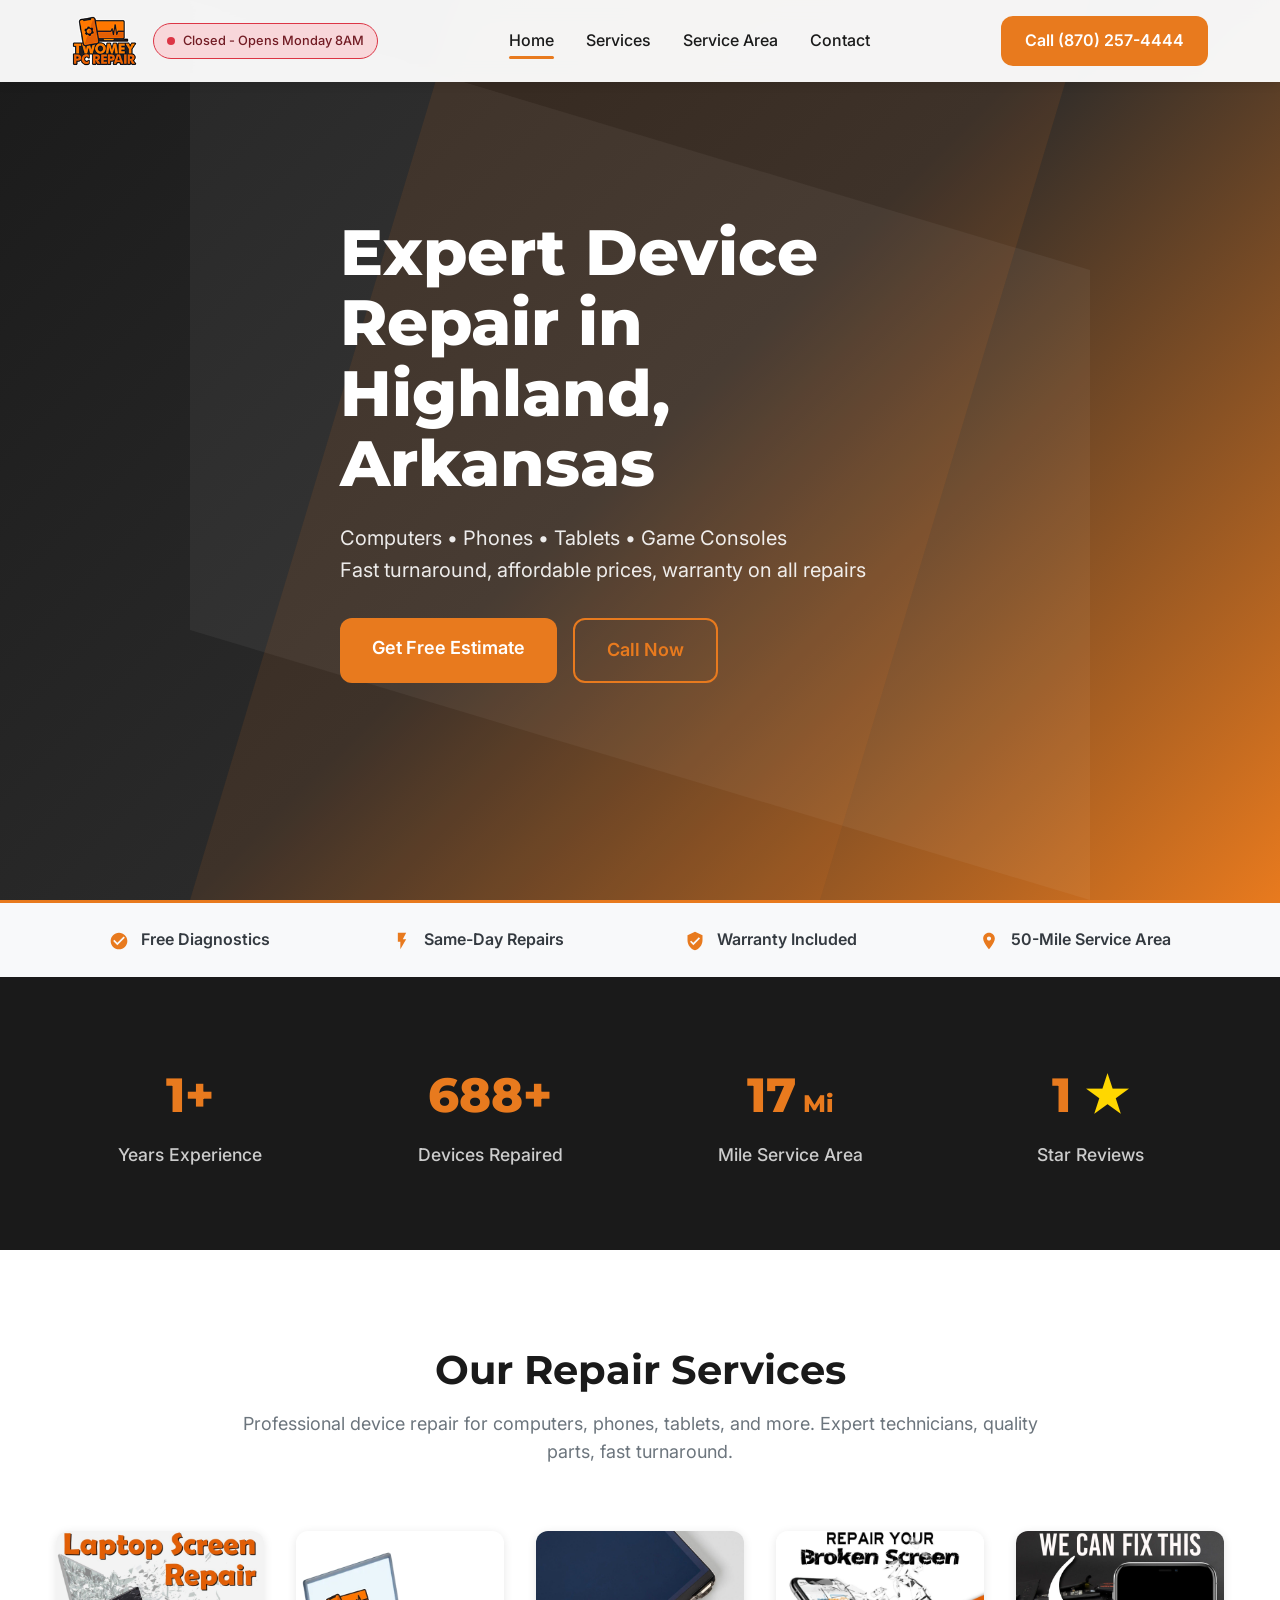
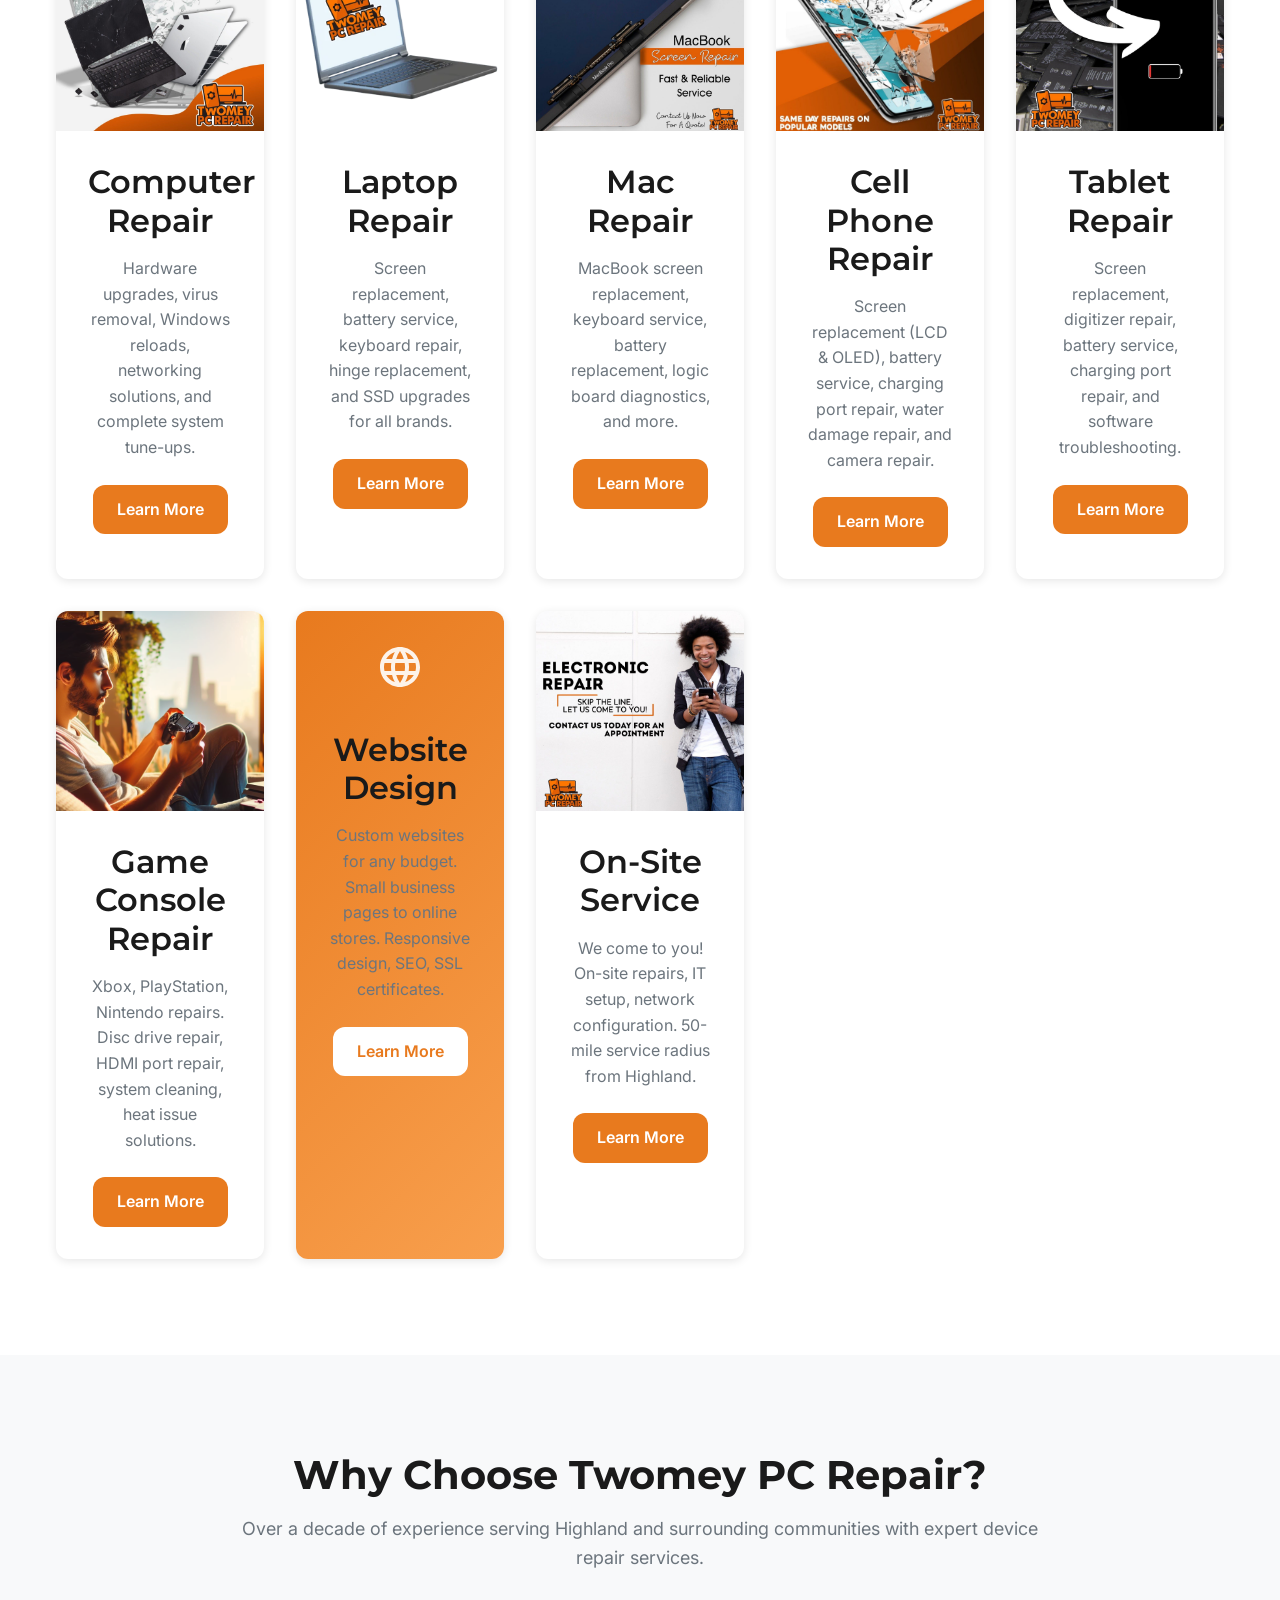
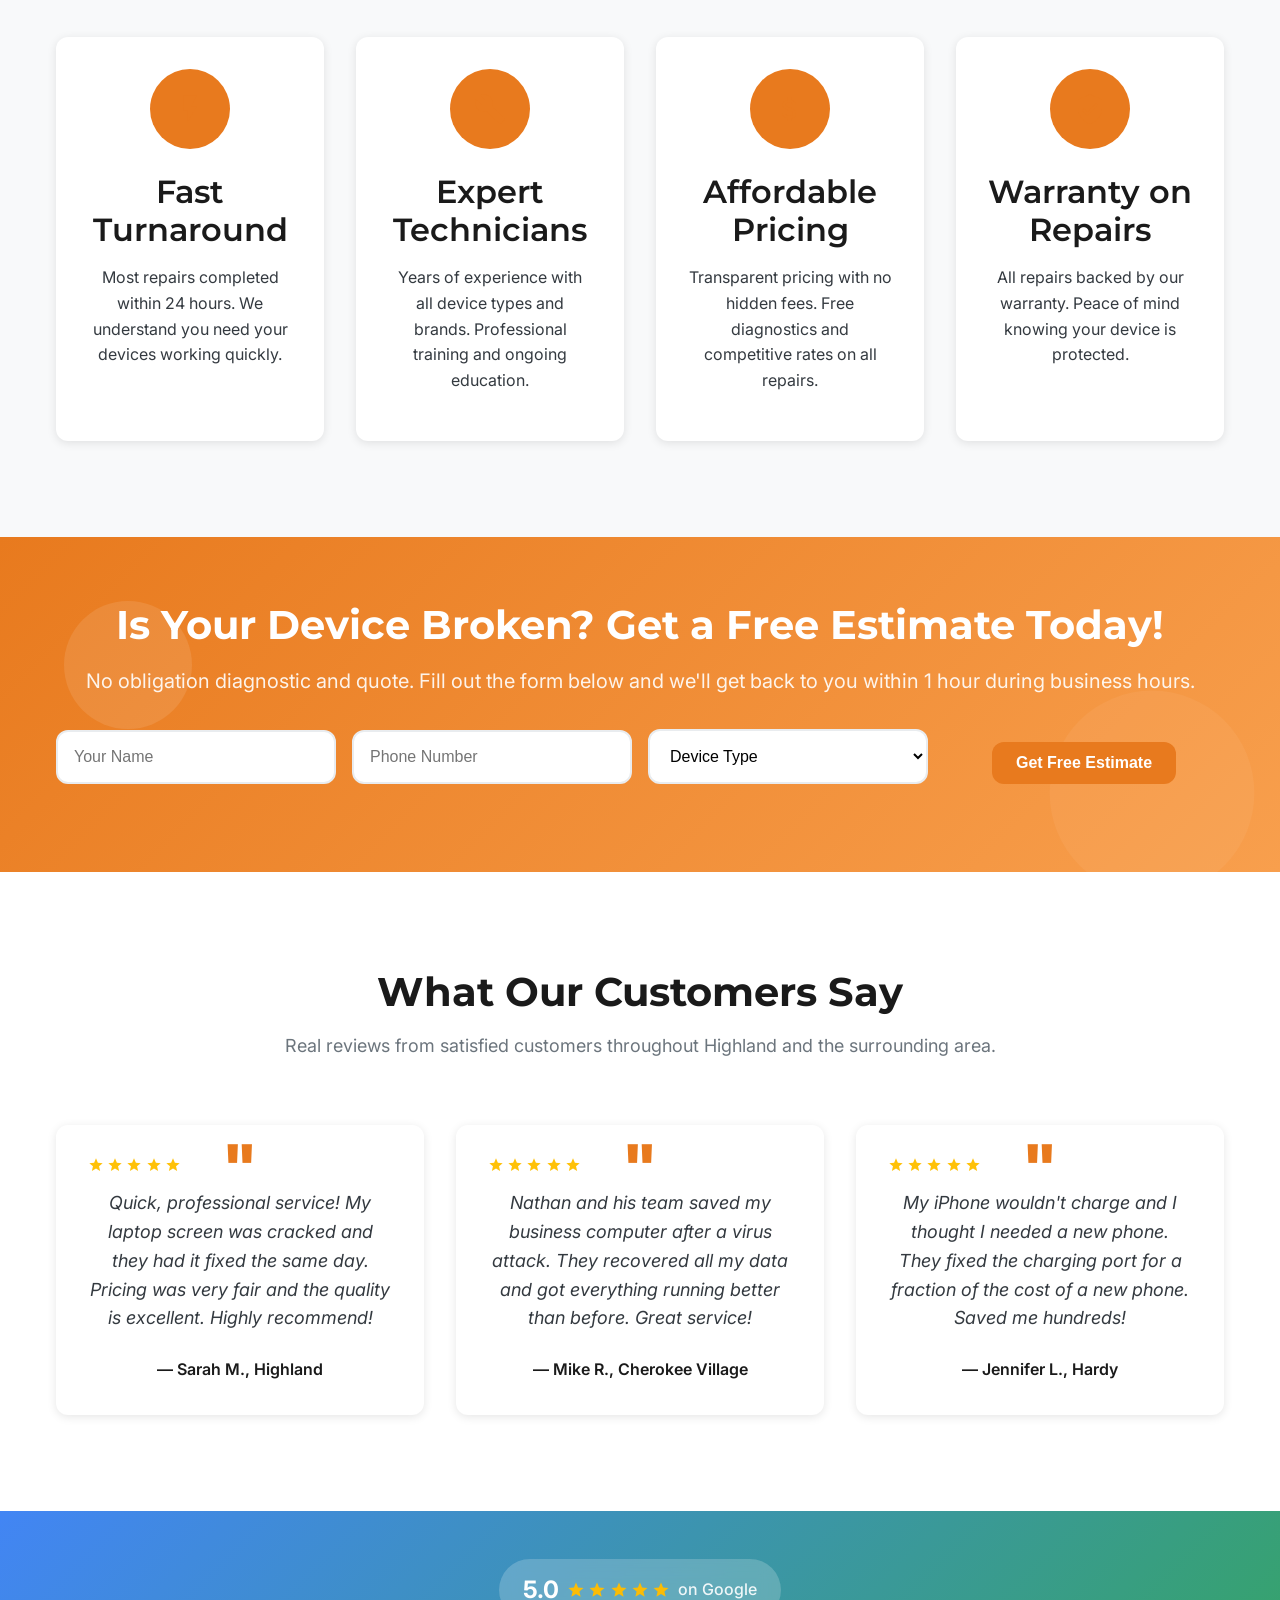
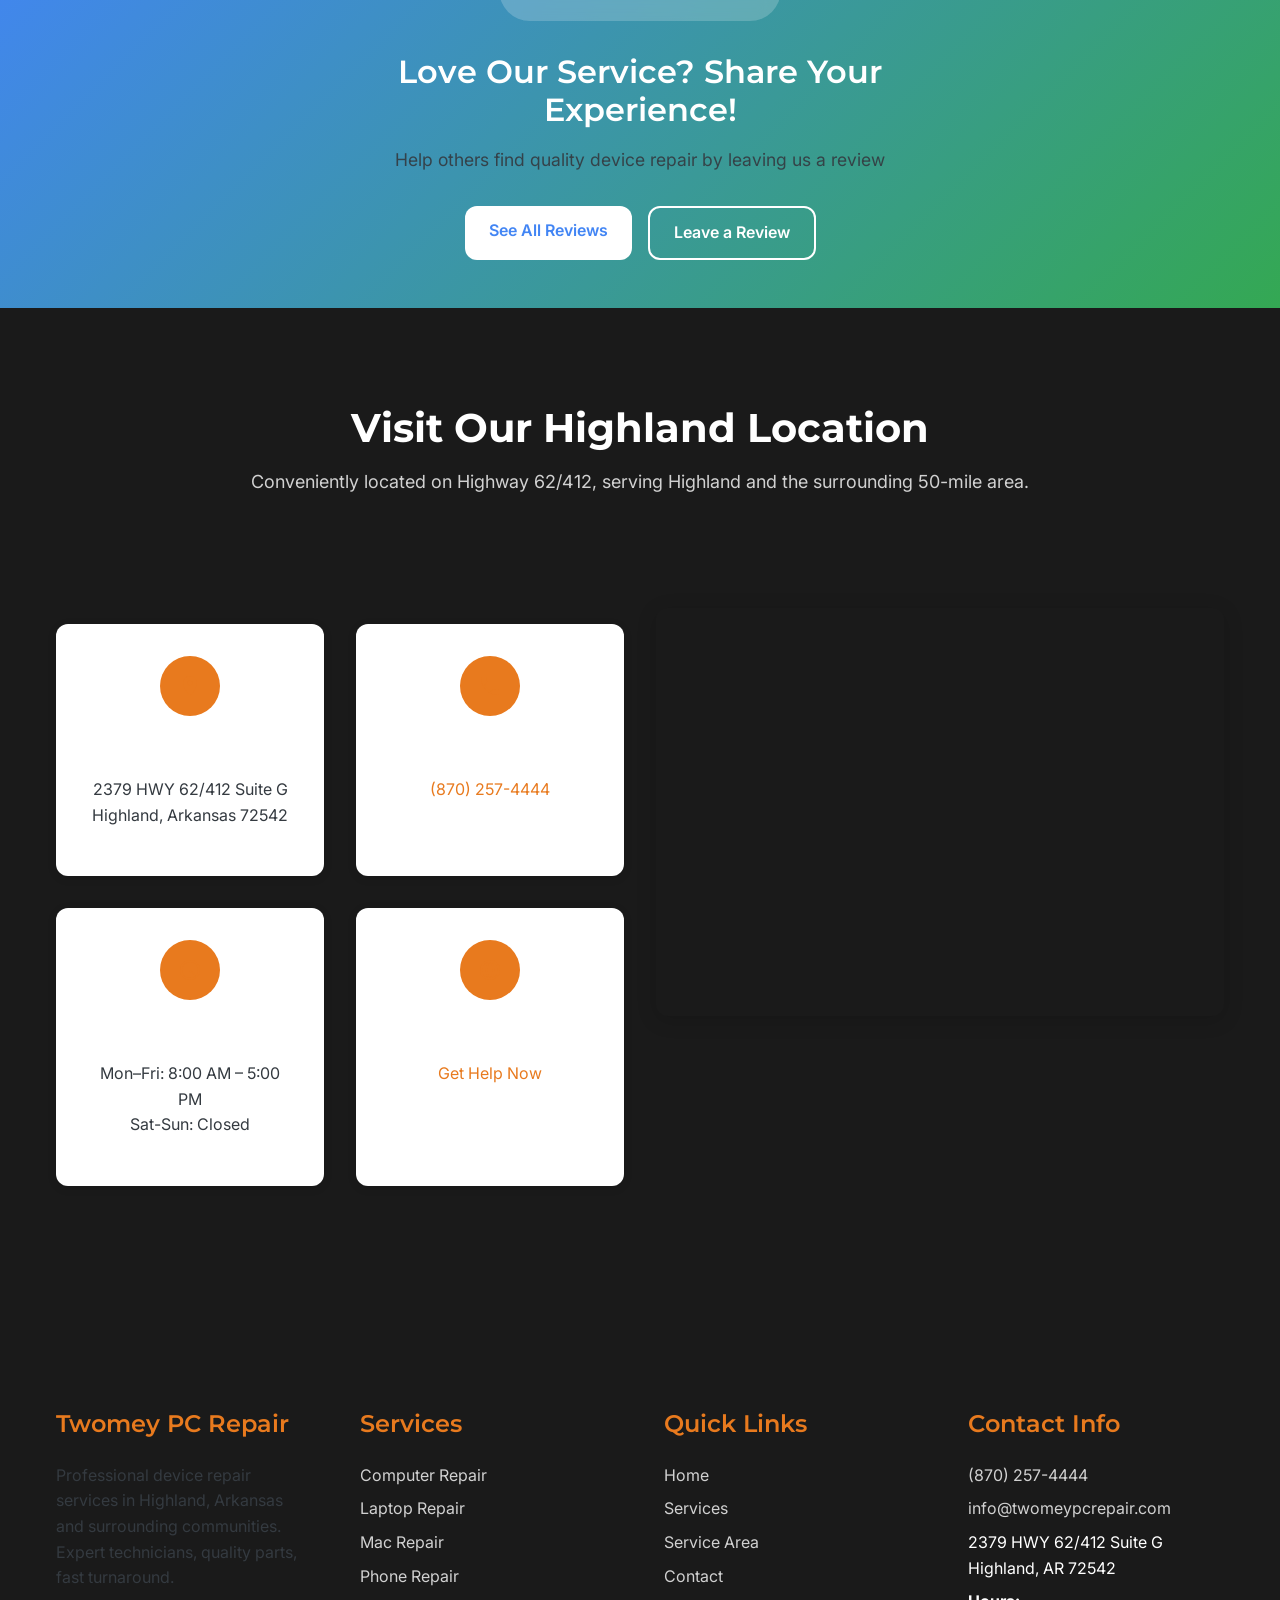
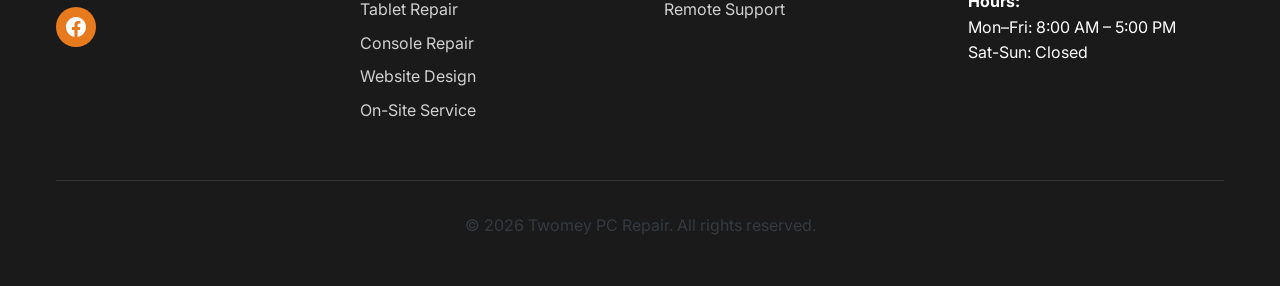
==== commit 2bcded7f: "Polish: SVG icons, stats counter, Google Reviews, map fixes, back-to-top, open badge" ====
--- a/index.html
+++ b/index.html
@@ -11,6 +11,7 @@
     <meta property="og:description" content="Professional device repair services. Computers, phones, tablets, game consoles. Free diagnostics, same-day repairs, warranty included.">
     <meta property="og:type" content="website">
     <meta property="og:url" content="https://twomeypcrepair.com">
+    <meta property="og:image" content="https://twomeypcrepair.com/assets/images/logo.png">
     <link rel="preconnect" href="https://fonts.googleapis.com">
     <link rel="preconnect" href="https://fonts.gstatic.com" crossorigin>
     <link href="https://fonts.googleapis.com/css2?family=Montserrat:wght@300;400;500;600;700;800&family=Inter:wght@300;400;500;600&display=swap" rel="stylesheet">
@@ -22,7 +23,13 @@
     <header class="header">
         <div class="container">
             <div class="header-content">
-                <img src="assets/images/logo.png" alt="Twomey PC Repair Logo" class="logo">
+                <div class="logo-section">
+                    <img src="assets/images/logo.png" alt="Twomey PC Repair Logo" class="logo">
+                    <div class="business-status-badge">
+                        <span class="status-dot"></span>
+                        <span class="status-text">Open Today 8AM-5PM</span>
+                    </div>
+                </div>
                 
                 <nav class="nav">
                     <a href="index.html">Home</a>
@@ -50,6 +57,10 @@
                 <li><a href="service-area.html">Service Area</a></li>
                 <li><a href="contact.html">Contact</a></li>
             </ul>
+            <a href="tel:8702574444" class="mobile-cta-button">
+                <svg width="20" height="20" viewBox="0 0 24 24" fill="currentColor"><path d="M6.62 10.79c1.44 2.83 3.76 5.14 6.59 6.59l2.2-2.2c.27-.27.67-.36 1.02-.24 1.12.37 2.33.57 3.57.57.55 0 1 .45 1 1V20c0 .55-.45 1-1 1-9.39 0-17-7.61-17-17 0-.55.45-1 1-1h3.5c.55 0 1 .45 1 1 0 1.25.2 2.45.57 3.57.11.35.03.74-.25 1.02l-2.2 2.2z"/></svg>
+                Call (870) 257-4444
+            </a>
         </div>
     </header>
 
@@ -71,10 +82,46 @@
     <section class="trust-bar">
         <div class="container">
             <div class="trust-items">
-                <div class="trust-item">✓ Free Diagnostics</div>
-                <div class="trust-item">⚡ Same-Day Repairs</div>
-                <div class="trust-item">🛡️ Warranty Included</div>
-                <div class="trust-item">📍 50-Mile Service Area</div>
+                <div class="trust-item">
+                    <svg width="20" height="20" viewBox="0 0 24 24" fill="currentColor"><path d="M12 2C6.48 2 2 6.48 2 12s4.48 10 10 10 10-4.48 10-10S17.52 2 12 2zm-2 15l-5-5 1.41-1.41L10 14.17l7.59-7.59L19 8l-9 9z"/></svg>
+                    Free Diagnostics
+                </div>
+                <div class="trust-item">
+                    <svg width="20" height="20" viewBox="0 0 24 24" fill="currentColor"><path d="M7 2v11h3v9l7-12h-4l4-8z"/></svg>
+                    Same-Day Repairs
+                </div>
+                <div class="trust-item">
+                    <svg width="20" height="20" viewBox="0 0 24 24" fill="currentColor"><path d="M12 1L3 5v6c0 5.55 3.84 10.74 9 12 5.16-1.26 9-6.45 9-12V5l-9-4zm-2 16l-4-4 1.41-1.41L10 14.17l6.59-6.59L18 9l-8 8z"/></svg>
+                    Warranty Included
+                </div>
+                <div class="trust-item">
+                    <svg width="20" height="20" viewBox="0 0 24 24" fill="currentColor"><path d="M12 2C8.13 2 5 5.13 5 9c0 5.25 7 13 7 13s7-7.75 7-13c0-3.87-3.13-7-7-7zm0 9.5c-1.38 0-2.5-1.12-2.5-2.5s1.12-2.5 2.5-2.5 2.5 1.12 2.5 2.5-1.12 2.5-2.5 2.5z"/></svg>
+                    50-Mile Service Area
+                </div>
+            </div>
+        </div>
+    </section>
+
+    <!-- Stats Counter Section -->
+    <section class="stats-section">
+        <div class="container">
+            <div class="stats-grid">
+                <div class="stat-item fade-in">
+                    <div class="stat-number" data-target="5">0</div>
+                    <div class="stat-label">Years Experience</div>
+                </div>
+                <div class="stat-item fade-in">
+                    <div class="stat-number" data-target="2000">0</div>
+                    <div class="stat-label">Devices Repaired</div>
+                </div>
+                <div class="stat-item fade-in">
+                    <div class="stat-number" data-target="50">0</div>
+                    <div class="stat-label">Mile Service Area</div>
+                </div>
+                <div class="stat-item fade-in">
+                    <div class="stat-number" data-target="5">0</div>
+                    <div class="stat-label">Star Reviews</div>
+                </div>
             </div>
         </div>
     </section>
@@ -154,11 +201,14 @@
                     </div>
                 </div>
                 
-                <div class="service-card fade-in">
-                    <div class="card-content" style="background: linear-gradient(135deg, #e87a1e, #f89f4d); color: white;">
+                <div class="service-card fade-in website-design-card">
+                    <div class="card-icon">
+                        <svg width="48" height="48" viewBox="0 0 24 24" fill="currentColor"><path d="M11.99 2C6.47 2 2 6.48 2 12s4.47 10 9.99 10C17.52 22 22 17.52 22 12S17.52 2 11.99 2zm6.93 6h-2.95c-.32-1.25-.78-2.45-1.38-3.56 1.84.63 3.37 1.91 4.33 3.56zM12 4.04c.83 1.2 1.48 2.53 1.91 3.96h-3.82c.43-1.43 1.08-2.76 1.91-3.96zM4.26 14C4.1 13.36 4 12.69 4 12s.1-1.36.26-2h3.38c-.08.66-.14 1.32-.14 2 0 .68.06 1.34.14 2H4.26zm.82 2h2.95c.32 1.25.78 2.45 1.38 3.56-1.84-.63-3.37-1.9-4.33-3.56zm2.95-8H5.08c.96-1.66 2.49-2.93 4.33-3.56C8.81 5.55 8.35 6.75 8.03 8zM12 19.96c-.83-1.2-1.48-2.53-1.91-3.96h3.82c-.43 1.43-1.08 2.76-1.91 3.96zM14.34 14H9.66c-.09-.66-.16-1.32-.16-2 0-.68.07-1.35.16-2h4.68c.09.65.16 1.32.16 2 0 .68-.07 1.34-.16 2zm.25 5.56c.6-1.11 1.06-2.31 1.38-3.56h2.95c-.96 1.65-2.49 2.93-4.33 3.56zM16.36 14c.08-.66.14-1.32.14-2 0-.68-.06-1.34-.14-2h3.38c.16.64.26 1.31.26 2s-.1 1.36-.26 2h-3.38z"/></svg>
+                    </div>
+                    <div class="card-content">
                         <h3>Website Design</h3>
                         <p>Custom websites for any budget. Small business pages to online stores. Responsive design, SEO, SSL certificates.</p>
-                        <a href="services.html#website-design" class="cta-button" style="background: white; color: #e87a1e;">Learn More</a>
+                        <a href="services.html#website-design" class="cta-button">Learn More</a>
                     </div>
                 </div>
                 
@@ -186,25 +236,33 @@
             
             <div class="grid grid-4">
                 <div class="feature-card fade-in">
-                    <div class="feature-icon">⚡</div>
+                    <div class="feature-icon">
+                        <svg width="32" height="32" viewBox="0 0 24 24" fill="currentColor"><path d="M7 2v11h3v9l7-12h-4l4-8z"/></svg>
+                    </div>
                     <h3>Fast Turnaround</h3>
                     <p>Most repairs completed within 24 hours. We understand you need your devices working quickly.</p>
                 </div>
                 
                 <div class="feature-card fade-in">
-                    <div class="feature-icon">🔧</div>
+                    <div class="feature-icon">
+                        <svg width="32" height="32" viewBox="0 0 24 24" fill="currentColor"><path d="M22.7 19l-9.1-9.1c.9-2.3.4-5-1.5-6.9-2-2-5-2.4-7.4-1.3L9 6 6 9 1.6 4.7C.4 7.1.9 10.1 2.9 12.1c1.9 1.9 4.6 2.4 6.9 1.5l9.1 9.1c.4.4 1 .4 1.4 0l2.3-2.3c.5-.4.5-1.1.1-1.4z"/></svg>
+                    </div>
                     <h3>Expert Technicians</h3>
                     <p>Years of experience with all device types and brands. Professional training and ongoing education.</p>
                 </div>
                 
                 <div class="feature-card fade-in">
-                    <div class="feature-icon">💰</div>
+                    <div class="feature-icon">
+                        <svg width="32" height="32" viewBox="0 0 24 24" fill="currentColor"><path d="M11.8 10.9c-2.27-.59-3-1.2-3-2.15 0-1.09 1.01-1.85 2.7-1.85 1.78 0 2.44.85 2.5 2.1h2.21c-.07-1.72-1.12-3.3-3.21-3.81V3h-3v2.16c-1.94.42-3.5 1.68-3.5 3.61 0 2.31 1.91 3.46 4.7 4.13 2.5.6 3 1.48 3 2.41 0 .69-.49 1.79-2.7 1.79-2.06 0-2.87-.92-2.98-2.1h-2.2c.12 2.19 1.76 3.42 3.68 3.83V21h3v-2.15c1.95-.37 3.5-1.5 3.5-3.55 0-2.84-2.43-3.81-4.7-4.4z"/></svg>
+                    </div>
                     <h3>Affordable Pricing</h3>
                     <p>Transparent pricing with no hidden fees. Free diagnostics and competitive rates on all repairs.</p>
                 </div>
                 
                 <div class="feature-card fade-in">
-                    <div class="feature-icon">🛡️</div>
+                    <div class="feature-icon">
+                        <svg width="32" height="32" viewBox="0 0 24 24" fill="currentColor"><path d="M12 1L3 5v6c0 5.55 3.84 10.74 9 12 5.16-1.26 9-6.45 9-12V5l-9-4zm-2 16l-4-4 1.41-1.41L10 14.17l6.59-6.59L18 9l-8 8z"/></svg>
+                    </div>
                     <h3>Warranty on Repairs</h3>
                     <p>All repairs backed by our warranty. Peace of mind knowing your device is protected.</p>
                 </div>
@@ -267,21 +325,66 @@
             
             <div class="grid grid-3">
                 <div class="testimonial-card fade-in">
-                    <div class="testimonial-rating">★★★★★</div>
+                    <div class="testimonial-rating">
+                        <svg width="16" height="16" viewBox="0 0 24 24" fill="currentColor"><path d="M12 17.27L18.18 21l-1.64-7.03L22 9.24l-7.19-.61L12 2 9.19 8.63 2 9.24l5.46 4.73L5.82 21z"/></svg>
+                        <svg width="16" height="16" viewBox="0 0 24 24" fill="currentColor"><path d="M12 17.27L18.18 21l-1.64-7.03L22 9.24l-7.19-.61L12 2 9.19 8.63 2 9.24l5.46 4.73L5.82 21z"/></svg>
+                        <svg width="16" height="16" viewBox="0 0 24 24" fill="currentColor"><path d="M12 17.27L18.18 21l-1.64-7.03L22 9.24l-7.19-.61L12 2 9.19 8.63 2 9.24l5.46 4.73L5.82 21z"/></svg>
+                        <svg width="16" height="16" viewBox="0 0 24 24" fill="currentColor"><path d="M12 17.27L18.18 21l-1.64-7.03L22 9.24l-7.19-.61L12 2 9.19 8.63 2 9.24l5.46 4.73L5.82 21z"/></svg>
+                        <svg width="16" height="16" viewBox="0 0 24 24" fill="currentColor"><path d="M12 17.27L18.18 21l-1.64-7.03L22 9.24l-7.19-.61L12 2 9.19 8.63 2 9.24l5.46 4.73L5.82 21z"/></svg>
+                    </div>
                     <p class="testimonial-text">Quick, professional service! My laptop screen was cracked and they had it fixed the same day. Pricing was very fair and the quality is excellent. Highly recommend!</p>
                     <div class="testimonial-author">— Sarah M., Highland</div>
                 </div>
                 
                 <div class="testimonial-card fade-in">
-                    <div class="testimonial-rating">★★★★★</div>
+                    <div class="testimonial-rating">
+                        <svg width="16" height="16" viewBox="0 0 24 24" fill="currentColor"><path d="M12 17.27L18.18 21l-1.64-7.03L22 9.24l-7.19-.61L12 2 9.19 8.63 2 9.24l5.46 4.73L5.82 21z"/></svg>
+                        <svg width="16" height="16" viewBox="0 0 24 24" fill="currentColor"><path d="M12 17.27L18.18 21l-1.64-7.03L22 9.24l-7.19-.61L12 2 9.19 8.63 2 9.24l5.46 4.73L5.82 21z"/></svg>
+                        <svg width="16" height="16" viewBox="0 0 24 24" fill="currentColor"><path d="M12 17.27L18.18 21l-1.64-7.03L22 9.24l-7.19-.61L12 2 9.19 8.63 2 9.24l5.46 4.73L5.82 21z"/></svg>
+                        <svg width="16" height="16" viewBox="0 0 24 24" fill="currentColor"><path d="M12 17.27L18.18 21l-1.64-7.03L22 9.24l-7.19-.61L12 2 9.19 8.63 2 9.24l5.46 4.73L5.82 21z"/></svg>
+                        <svg width="16" height="16" viewBox="0 0 24 24" fill="currentColor"><path d="M12 17.27L18.18 21l-1.64-7.03L22 9.24l-7.19-.61L12 2 9.19 8.63 2 9.24l5.46 4.73L5.82 21z"/></svg>
+                    </div>
                     <p class="testimonial-text">Nathan and his team saved my business computer after a virus attack. They recovered all my data and got everything running better than before. Great service!</p>
                     <div class="testimonial-author">— Mike R., Cherokee Village</div>
                 </div>
                 
                 <div class="testimonial-card fade-in">
-                    <div class="testimonial-rating">★★★★★</div>
+                    <div class="testimonial-rating">
+                        <svg width="16" height="16" viewBox="0 0 24 24" fill="currentColor"><path d="M12 17.27L18.18 21l-1.64-7.03L22 9.24l-7.19-.61L12 2 9.19 8.63 2 9.24l5.46 4.73L5.82 21z"/></svg>
+                        <svg width="16" height="16" viewBox="0 0 24 24" fill="currentColor"><path d="M12 17.27L18.18 21l-1.64-7.03L22 9.24l-7.19-.61L12 2 9.19 8.63 2 9.24l5.46 4.73L5.82 21z"/></svg>
+                        <svg width="16" height="16" viewBox="0 0 24 24" fill="currentColor"><path d="M12 17.27L18.18 21l-1.64-7.03L22 9.24l-7.19-.61L12 2 9.19 8.63 2 9.24l5.46 4.73L5.82 21z"/></svg>
+                        <svg width="16" height="16" viewBox="0 0 24 24" fill="currentColor"><path d="M12 17.27L18.18 21l-1.64-7.03L22 9.24l-7.19-.61L12 2 9.19 8.63 2 9.24l5.46 4.73L5.82 21z"/></svg>
+                        <svg width="16" height="16" viewBox="0 0 24 24" fill="currentColor"><path d="M12 17.27L18.18 21l-1.64-7.03L22 9.24l-7.19-.61L12 2 9.19 8.63 2 9.24l5.46 4.73L5.82 21z"/></svg>
+                    </div>
                     <p class="testimonial-text">My iPhone wouldn't charge and I thought I needed a new phone. They fixed the charging port for a fraction of the cost of a new phone. Saved me hundreds!</p>
                     <div class="testimonial-author">— Jennifer L., Hardy</div>
+                </div>
+            </div>
+        </div>
+    </section>
+
+    <!-- Google Reviews CTA -->
+    <section class="google-reviews-cta">
+        <div class="container">
+            <div class="reviews-cta-content fade-in">
+                <div class="google-rating">
+                    <div class="rating-badge">
+                        <span class="rating-number">5.0</span>
+                        <div class="rating-stars">
+                            <svg width="18" height="18" viewBox="0 0 24 24" fill="currentColor"><path d="M12 17.27L18.18 21l-1.64-7.03L22 9.24l-7.19-.61L12 2 9.19 8.63 2 9.24l5.46 4.73L5.82 21z"/></svg>
+                            <svg width="18" height="18" viewBox="0 0 24 24" fill="currentColor"><path d="M12 17.27L18.18 21l-1.64-7.03L22 9.24l-7.19-.61L12 2 9.19 8.63 2 9.24l5.46 4.73L5.82 21z"/></svg>
+                            <svg width="18" height="18" viewBox="0 0 24 24" fill="currentColor"><path d="M12 17.27L18.18 21l-1.64-7.03L22 9.24l-7.19-.61L12 2 9.19 8.63 2 9.24l5.46 4.73L5.82 21z"/></svg>
+                            <svg width="18" height="18" viewBox="0 0 24 24" fill="currentColor"><path d="M12 17.27L18.18 21l-1.64-7.03L22 9.24l-7.19-.61L12 2 9.19 8.63 2 9.24l5.46 4.73L5.82 21z"/></svg>
+                            <svg width="18" height="18" viewBox="0 0 24 24" fill="currentColor"><path d="M12 17.27L18.18 21l-1.64-7.03L22 9.24l-7.19-.61L12 2 9.19 8.63 2 9.24l5.46 4.73L5.82 21z"/></svg>
+                        </div>
+                        <span class="rating-text">on Google</span>
+                    </div>
+                </div>
+                <h3>Love Our Service? Share Your Experience!</h3>
+                <p>Help others find quality device repair by leaving us a review</p>
+                <div class="review-buttons">
+                    <a href="https://www.google.com/maps/place/Twomey+PC+Repair/@36.2703182,-91.5144611,17z/data=!4m8!3m7!1s0x87d1158b9417beff:0xbb50991f658fca08!8m2!3d36.2703182!4d-91.5144611!9m1!1b1!16s%2Fg%2F11c5_qq6q6" target="_blank" class="cta-button">See All Reviews</a>
+                    <a href="https://www.google.com/maps/place/Twomey+PC+Repair/@36.2703182,-91.5144611,17z/data=!4m8!3m7!1s0x87d1158b9417beff:0xbb50991f658fca08!8m2!3d36.2703182!4d-91.5144611!9m1!1b1!16s%2Fg%2F11c5_qq6q6?hl=en-US" target="_blank" class="cta-button secondary">Leave a Review</a>
                 </div>
             </div>
         </div>
@@ -299,25 +402,33 @@
                 <div class="slide-left">
                     <div class="contact-cards">
                         <div class="contact-card">
-                            <div class="contact-card-icon">📍</div>
+                            <div class="contact-card-icon">
+                                <svg width="24" height="24" viewBox="0 0 24 24" fill="currentColor"><path d="M12 2C8.13 2 5 5.13 5 9c0 5.25 7 13 7 13s7-7.75 7-13c0-3.87-3.13-7-7-7zm0 9.5c-1.38 0-2.5-1.12-2.5-2.5s1.12-2.5 2.5-2.5 2.5 1.12 2.5 2.5-1.12 2.5-2.5 2.5z"/></svg>
+                            </div>
                             <h4>Address</h4>
                             <p>2379 HWY 62/412 Suite G<br>Highland, Arkansas 72542</p>
                         </div>
                         
                         <div class="contact-card">
-                            <div class="contact-card-icon">📞</div>
+                            <div class="contact-card-icon">
+                                <svg width="24" height="24" viewBox="0 0 24 24" fill="currentColor"><path d="M6.62 10.79c1.44 2.83 3.76 5.14 6.59 6.59l2.2-2.2c.27-.27.67-.36 1.02-.24 1.12.37 2.33.57 3.57.57.55 0 1 .45 1 1V20c0 .55-.45 1-1 1-9.39 0-17-7.61-17-17 0-.55.45-1 1-1h3.5c.55 0 1 .45 1 1 0 1.25.2 2.45.57 3.57.11.35.03.74-.25 1.02l-2.2 2.2z"/></svg>
+                            </div>
                             <h4>Phone</h4>
                             <p><a href="tel:8702574444">(870) 257-4444</a></p>
                         </div>
                         
                         <div class="contact-card">
-                            <div class="contact-card-icon">⏰</div>
+                            <div class="contact-card-icon">
+                                <svg width="24" height="24" viewBox="0 0 24 24" fill="currentColor"><path d="M11.99 2C6.47 2 2 6.48 2 12s4.47 10 9.99 10C17.52 22 22 17.52 22 12S17.52 2 11.99 2zM12 20c-4.42 0-8-3.58-8-8s3.58-8 8-8 8 3.58 8 8-3.58 8-8 8zm.5-13H11v6l5.25 3.15.75-1.23-4.5-2.67V7z"/></svg>
+                            </div>
                             <h4>Hours</h4>
                             <p>Mon–Fri: 8:00 AM – 5:00 PM<br>Sat-Sun: Closed</p>
                         </div>
                         
                         <div class="contact-card">
-                            <div class="contact-card-icon">🌐</div>
+                            <div class="contact-card-icon">
+                                <svg width="24" height="24" viewBox="0 0 24 24" fill="currentColor"><path d="M11.99 2C6.47 2 2 6.48 2 12s4.47 10 9.99 10C17.52 22 22 17.52 22 12S17.52 2 11.99 2zm6.93 6h-2.95c-.32-1.25-.78-2.45-1.38-3.56 1.84.63 3.37 1.91 4.33 3.56zM12 4.04c.83 1.2 1.48 2.53 1.91 3.96h-3.82c.43-1.43 1.08-2.76 1.91-3.96zM4.26 14C4.1 13.36 4 12.69 4 12s.1-1.36.26-2h3.38c-.08.66-.14 1.32-.14 2 0 .68.06 1.34.14 2H4.26zm.82 2h2.95c.32 1.25.78 2.45 1.38 3.56-1.84-.63-3.37-1.9-4.33-3.56zm2.95-8H5.08c.96-1.66 2.49-2.93 4.33-3.56C8.81 5.55 8.35 6.75 8.03 8zM12 19.96c-.83-1.2-1.48-2.53-1.91-3.96h3.82c-.43 1.43-1.08 2.76-1.91 3.96zM14.34 14H9.66c-.09-.66-.16-1.32-.16-2 0-.68.07-1.35.16-2h4.68c.09.65.16 1.32.16 2 0 .68-.07 1.34-.16 2zm.25 5.56c.6-1.11 1.06-2.31 1.38-3.56h2.95c-.96 1.65-2.49 2.93-4.33 3.56zM16.36 14c.08-.66.14-1.32.14-2 0-.68-.06-1.34-.14-2h3.38c.16.64.26 1.31.26 2s-.1 1.36-.26 2h-3.38z"/></svg>
+                            </div>
                             <h4>Remote Support</h4>
                             <p><a href="https://remote.twomey.tech/customer" target="_blank">Get Help Now</a></p>
                         </div>
@@ -327,7 +438,7 @@
                 <div class="slide-right">
                     <div class="map-container">
                         <iframe 
-                            src="https://www.google.com/maps/embed?pb=!1m18!1m12!1m3!1d3195.123456789!2d-91.234567!3d36.123456!2m3!1f0!2f0!3f0!3m2!1i1024!2i768!4f13.1!3m3!1m2!1s0x87d1158b9417beff%3A0xbb50991f658fca08!2sTwomey%20PC%20Repair!5e0!3m2!1sen!2sus!4v1234567890123!5m2!1sen!2sus"
+                            src="https://www.google.com/maps/embed?pb=!1m18!1m12!1m3!1d3275.8!2d-91.5144611!3d36.2703182!2m3!1f0!2f0!3f0!3m2!1i1024!2i768!4f13.1!3m3!1m2!1s0x87d1158b9417beff%3A0xbb50991f658fca08!2sTwomey%20PC%20Repair!5e0!3m2!1sen!2sus"
                             width="100%" 
                             height="400" 
                             style="border:0;" 
@@ -349,7 +460,9 @@
                     <h4>Twomey PC Repair</h4>
                     <p>Professional device repair services in Highland, Arkansas and surrounding communities. Expert technicians, quality parts, fast turnaround.</p>
                     <div class="social-links">
-                        <a href="https://www.facebook.com/TwomeyPCRepair" target="_blank" class="social-link">📘</a>
+                        <a href="https://www.facebook.com/TwomeyPCRepair" target="_blank" class="social-link">
+                            <svg width="20" height="20" viewBox="0 0 24 24" fill="currentColor"><path d="M24 12.073c0-6.627-5.373-12-12-12s-12 5.373-12 12c0 5.99 4.388 10.954 10.125 11.854v-8.385H7.078v-3.47h3.047V9.43c0-3.007 1.792-4.669 4.533-4.669 1.312 0 2.686.235 2.686.235v2.953H15.83c-1.491 0-1.956.925-1.956 1.874v2.25h3.328l-.532 3.47h-2.796v8.385C19.612 23.027 24 18.062 24 12.073z"/></svg>
+                        </a>
                     </div>
                 </div>
                 
@@ -396,7 +509,14 @@
     </footer>
 
     <!-- Floating Call Button (Mobile) -->
-    <a href="tel:8702574444" class="floating-call">📞</a>
+    <a href="tel:8702574444" class="floating-call">
+        <svg width="28" height="28" viewBox="0 0 24 24" fill="currentColor"><path d="M6.62 10.79c1.44 2.83 3.76 5.14 6.59 6.59l2.2-2.2c.27-.27.67-.36 1.02-.24 1.12.37 2.33.57 3.57.57.55 0 1 .45 1 1V20c0 .55-.45 1-1 1-9.39 0-17-7.61-17-17 0-.55.45-1 1-1h3.5c.55 0 1 .45 1 1 0 1.25.2 2.45.57 3.57.11.35.03.74-.25 1.02l-2.2 2.2z"/></svg>
+    </a>
+
+    <!-- Back to Top Button -->
+    <button class="back-to-top" id="backToTop">
+        <svg width="20" height="20" viewBox="0 0 24 24" fill="currentColor"><path d="M7.41 15.41L12 10.83l4.59 4.58L18 14l-6-6-6 6z"/></svg>
+    </button>
 
     <!-- Schema.org JSON-LD -->
     <script type="application/ld+json">
--- a/css/style.css
+++ b/css/style.css
@@ -1,5 +1,4 @@
-/* Import Google Fonts */
-@import url('https://fonts.googleapis.com/css2?family=Montserrat:wght@300;400;500;600;700;800&family=Inter:wght@300;400;500;600&display=swap');
+/* Google Fonts loaded via HTML link tags for better performance */
 
 /* CSS Custom Properties */
 :root {
@@ -1083,4 +1082,371 @@
   .floating-call {
     animation: none;
   }
+}
+
+/* ============================================
+   New Features Styles
+   ============================================ */
+
+/* Logo Section with Badge */
+.logo-section {
+  display: flex;
+  align-items: center;
+  gap: 1rem;
+}
+
+.business-status-badge {
+  display: flex;
+  align-items: center;
+  gap: 0.5rem;
+  background: #e8f5e8;
+  border: 1px solid #28a745;
+  border-radius: 20px;
+  padding: 0.4rem 0.8rem;
+  font-size: 0.8rem;
+  font-weight: 500;
+  color: #155724;
+}
+
+.status-dot {
+  width: 8px;
+  height: 8px;
+  border-radius: 50%;
+  background: #28a745;
+  animation: pulse 2s infinite;
+}
+
+.business-status-badge.closed {
+  background: #f8d7da;
+  border-color: #dc3545;
+  color: #721c24;
+}
+
+.business-status-badge.closed .status-dot {
+  background: #dc3545;
+}
+
+/* Mobile CTA Button */
+.mobile-cta-button {
+  display: flex;
+  align-items: center;
+  justify-content: center;
+  gap: 0.5rem;
+  background: var(--primary-orange);
+  color: white;
+  padding: 1rem 2rem;
+  border-radius: var(--border-radius);
+  text-decoration: none;
+  font-weight: 600;
+  margin: 1rem;
+  transition: var(--transition);
+}
+
+.mobile-cta-button:hover {
+  background: #d16a15;
+}
+
+/* Trust Item SVG Styling */
+.trust-item svg {
+  width: 20px;
+  height: 20px;
+  vertical-align: middle;
+  margin-right: 0.5rem;
+  color: var(--primary-orange);
+}
+
+/* Stats Section */
+.stats-section {
+  background: var(--primary-black);
+  color: white;
+  padding: 4rem 0;
+}
+
+.stats-grid {
+  display: grid;
+  grid-template-columns: repeat(auto-fit, minmax(200px, 1fr));
+  gap: 2rem;
+  text-align: center;
+}
+
+.stat-item {
+  padding: 1rem;
+}
+
+.stat-number {
+  font-size: 3rem;
+  font-weight: 800;
+  color: var(--primary-orange);
+  display: block;
+  margin-bottom: 0.5rem;
+  font-family: 'Montserrat', sans-serif;
+}
+
+.stat-label {
+  font-size: 1.1rem;
+  font-weight: 500;
+  color: #ccc;
+}
+
+.stat-item:last-child .stat-number::after {
+  content: " ★";
+  color: gold;
+}
+
+.stat-item:first-child .stat-number::after {
+  content: "+";
+}
+
+.stat-item:nth-child(2) .stat-number::after {
+  content: "+";
+}
+
+.stat-item:nth-child(3) .stat-number::after {
+  content: " Mi";
+  font-size: 1.5rem;
+}
+
+/* Feature Icon SVG Styling */
+.feature-icon svg {
+  width: 32px;
+  height: 32px;
+  fill: currentColor;
+  color: var(--primary-orange);
+}
+
+/* Contact Card Icon SVG Styling */
+.contact-card-icon svg {
+  width: 24px;
+  height: 24px;
+  fill: currentColor;
+  color: var(--primary-orange);
+}
+
+/* Social Link SVG Styling */
+.social-link svg {
+  width: 20px;
+  height: 20px;
+  fill: currentColor;
+}
+
+/* Floating Call SVG Styling */
+.floating-call svg {
+  width: 28px;
+  height: 28px;
+  fill: currentColor;
+}
+
+/* Website Design Card */
+.website-design-card {
+  background: linear-gradient(135deg, #e87a1e, #f89f4d);
+  color: white;
+  position: relative;
+  overflow: hidden;
+}
+
+.website-design-card .card-icon {
+  text-align: center;
+  padding: 2rem 0 1rem 0;
+}
+
+.website-design-card .card-icon svg {
+  color: rgba(255, 255, 255, 0.9);
+}
+
+.website-design-card .card-content {
+  padding: 1rem 2rem 2rem 2rem;
+}
+
+.website-design-card .cta-button {
+  background: white;
+  color: var(--primary-orange);
+}
+
+.website-design-card .cta-button:hover {
+  background: rgba(255, 255, 255, 0.9);
+  transform: translateY(-2px);
+}
+
+/* Google Reviews CTA */
+.google-reviews-cta {
+  background: linear-gradient(135deg, #4285f4, #34a853);
+  color: white;
+  padding: 3rem 0;
+  text-align: center;
+}
+
+.reviews-cta-content {
+  max-width: 600px;
+  margin: 0 auto;
+}
+
+.google-rating {
+  margin-bottom: 2rem;
+}
+
+.rating-badge {
+  display: inline-flex;
+  align-items: center;
+  gap: 0.5rem;
+  background: rgba(255, 255, 255, 0.2);
+  padding: 0.75rem 1.5rem;
+  border-radius: 50px;
+  backdrop-filter: blur(10px);
+}
+
+.rating-number {
+  font-size: 1.5rem;
+  font-weight: 700;
+}
+
+.rating-stars {
+  display: flex;
+  gap: 0.2rem;
+}
+
+.rating-stars svg {
+  color: #fbbc05;
+}
+
+.rating-text {
+  font-weight: 500;
+  opacity: 0.9;
+}
+
+.google-reviews-cta h3 {
+  font-size: 2rem;
+  margin-bottom: 1rem;
+}
+
+.google-reviews-cta p {
+  font-size: 1.1rem;
+  margin-bottom: 2rem;
+  opacity: 0.9;
+}
+
+.review-buttons {
+  display: flex;
+  justify-content: center;
+  gap: 1rem;
+  flex-wrap: wrap;
+}
+
+.review-buttons .cta-button {
+  background: white;
+  color: #4285f4;
+}
+
+.review-buttons .cta-button.secondary {
+  background: transparent;
+  border: 2px solid white;
+  color: white;
+}
+
+.review-buttons .cta-button:hover {
+  transform: translateY(-2px);
+}
+
+.review-buttons .cta-button.secondary:hover {
+  background: white;
+  color: #4285f4;
+}
+
+/* Back to Top Button */
+.back-to-top {
+  position: fixed;
+  bottom: 80px;
+  right: 20px;
+  width: 50px;
+  height: 50px;
+  background: var(--primary-orange);
+  color: white;
+  border: none;
+  border-radius: 50%;
+  cursor: pointer;
+  display: flex;
+  align-items: center;
+  justify-content: center;
+  box-shadow: var(--shadow-medium);
+  transition: var(--transition);
+  opacity: 0;
+  visibility: hidden;
+  transform: translateY(20px);
+  z-index: 999;
+}
+
+.back-to-top.visible {
+  opacity: 1;
+  visibility: visible;
+  transform: translateY(0);
+}
+
+.back-to-top:hover {
+  background: #d16a15;
+  transform: translateY(-3px);
+}
+
+.back-to-top svg {
+  width: 20px;
+  height: 20px;
+}
+
+/* Testimonial Rating SVG Stars */
+.testimonial-rating {
+  display: flex;
+  gap: 0.2rem;
+  margin-bottom: 1rem;
+}
+
+.testimonial-rating svg {
+  color: #ffc107;
+}
+
+/* Mobile Responsive Updates */
+@media (max-width: 768px) {
+  .logo-section {
+    flex-direction: column;
+    align-items: flex-start;
+    gap: 0.5rem;
+  }
+  
+  .business-status-badge {
+    font-size: 0.7rem;
+    padding: 0.3rem 0.6rem;
+  }
+  
+  .stats-grid {
+    grid-template-columns: repeat(2, 1fr);
+    gap: 1.5rem;
+  }
+  
+  .stat-number {
+    font-size: 2.5rem;
+  }
+  
+  .review-buttons {
+    flex-direction: column;
+    align-items: center;
+  }
+  
+  .google-reviews-cta h3 {
+    font-size: 1.5rem;
+  }
+  
+  .rating-badge {
+    padding: 0.5rem 1rem;
+  }
+  
+  .rating-number {
+    font-size: 1.2rem;
+  }
+}
+
+@media (max-width: 480px) {
+  .stats-grid {
+    grid-template-columns: 1fr;
+  }
+  
+  .stat-number {
+    font-size: 2rem;
+  }
 }
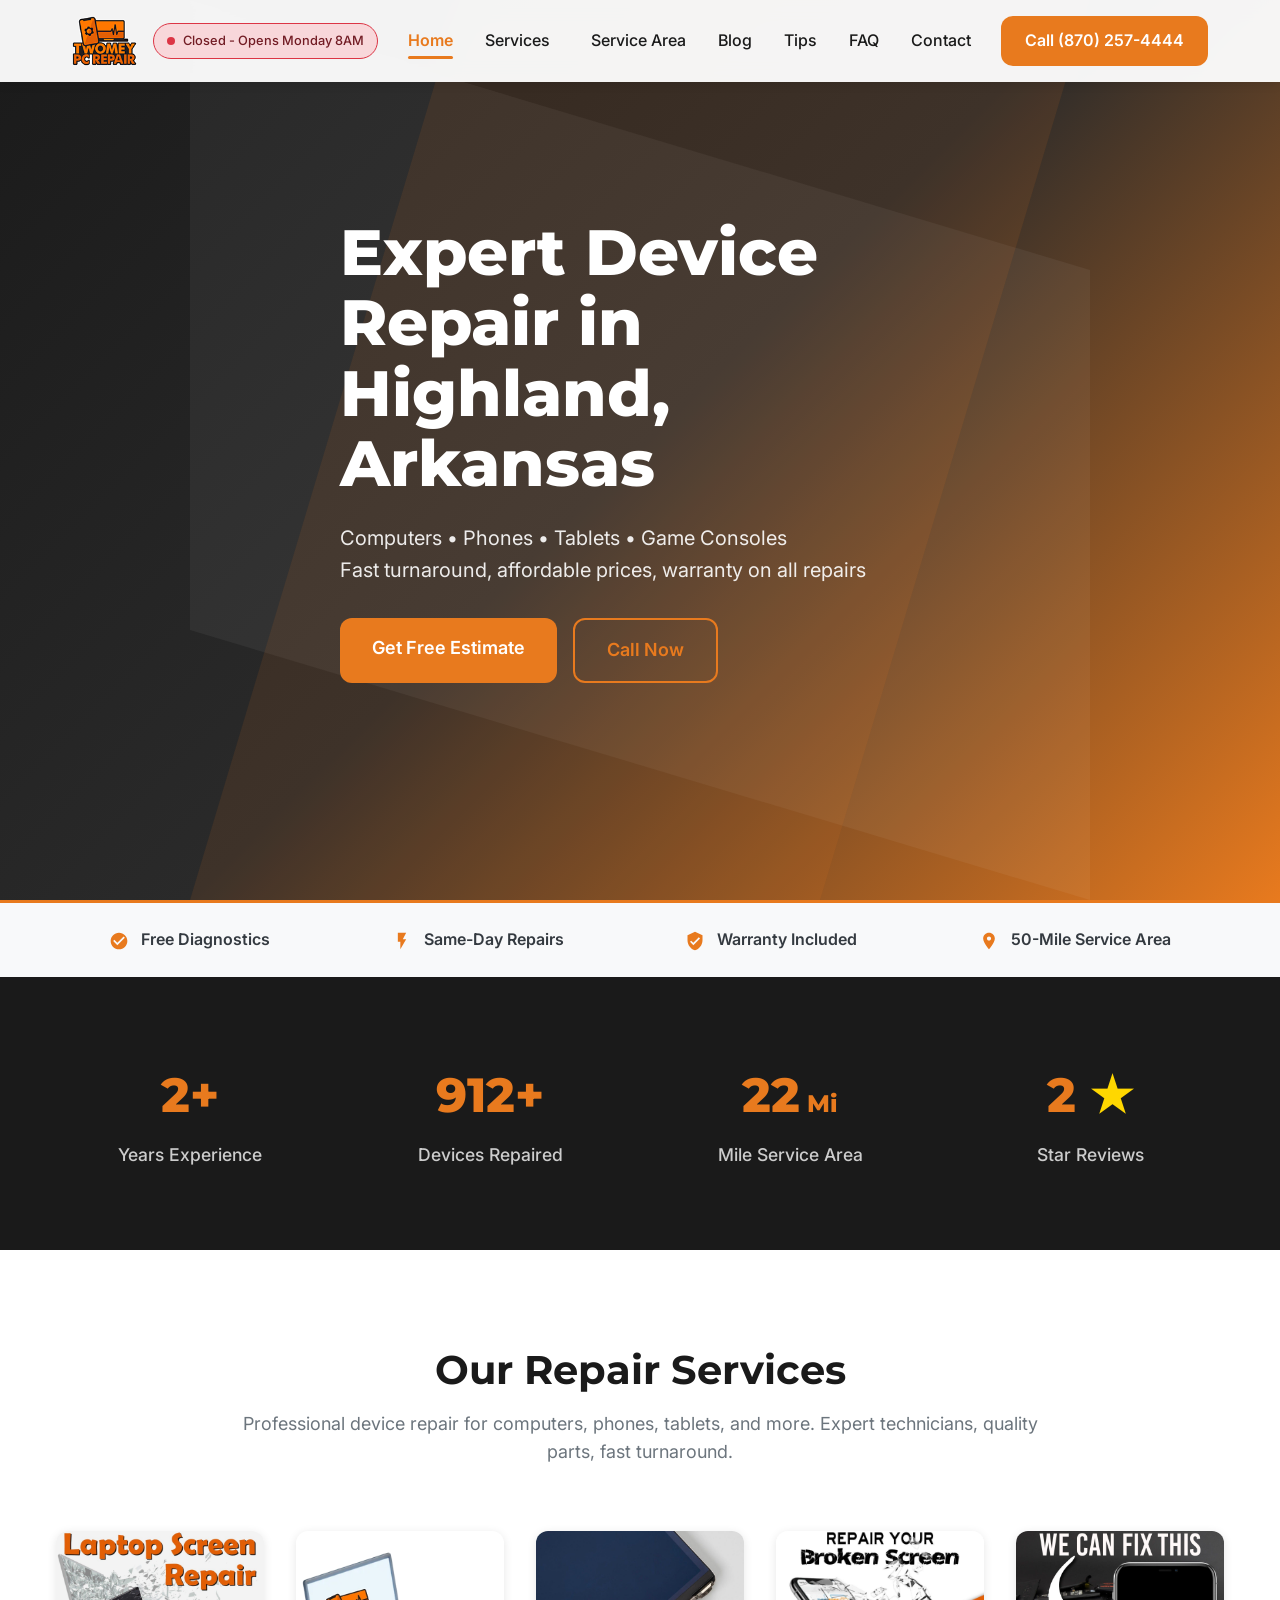
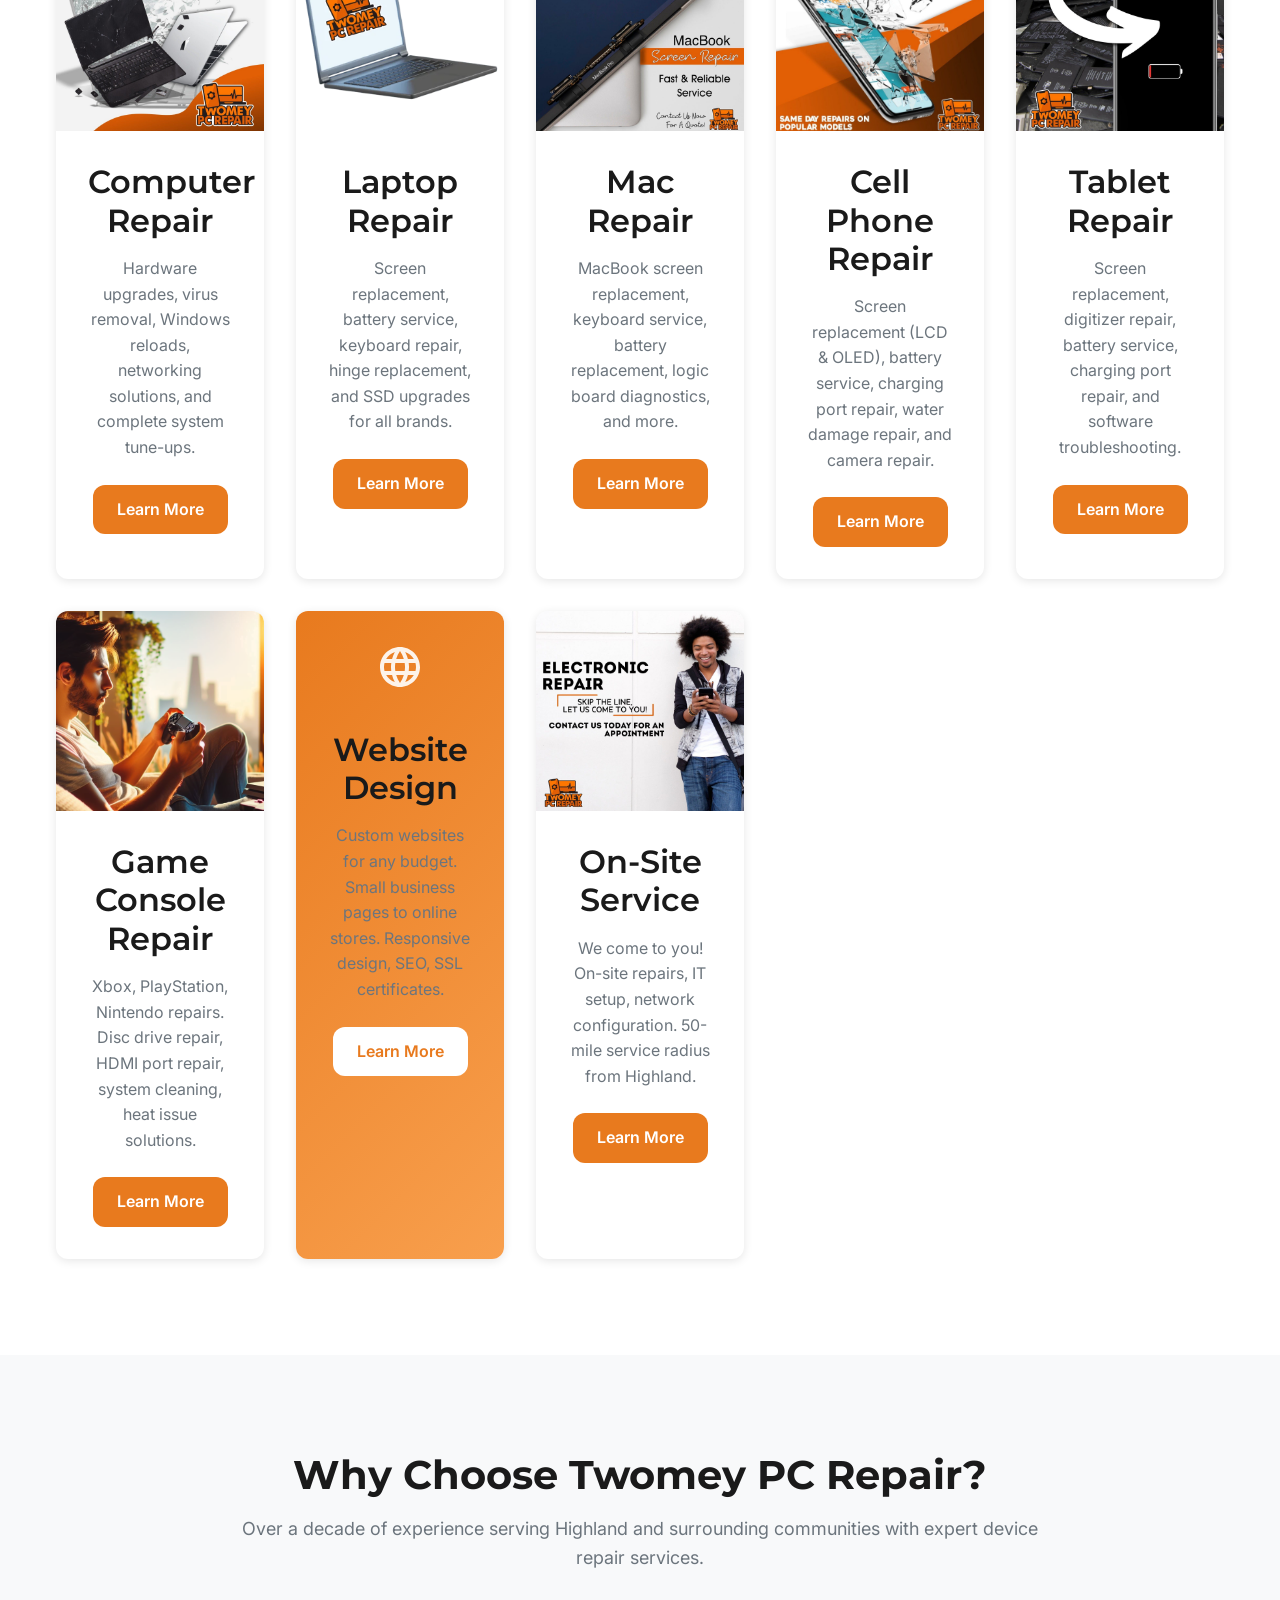
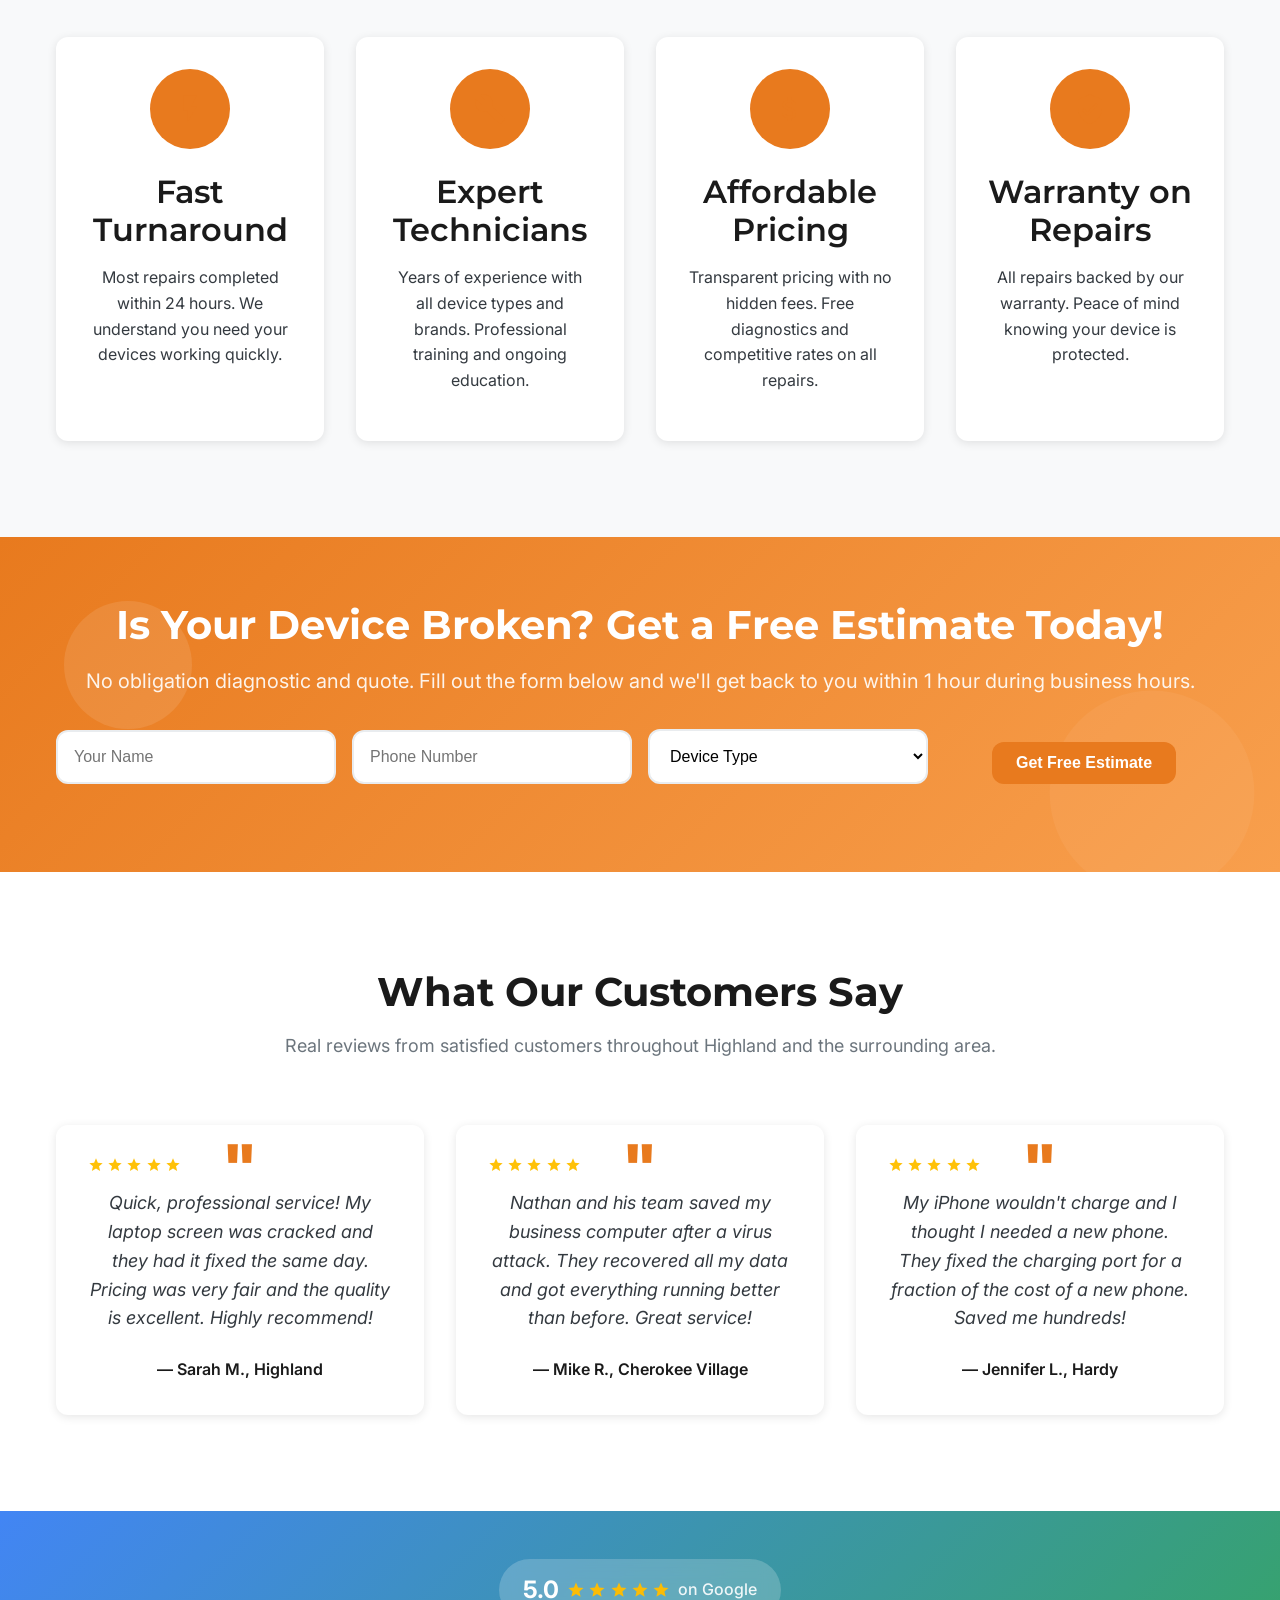
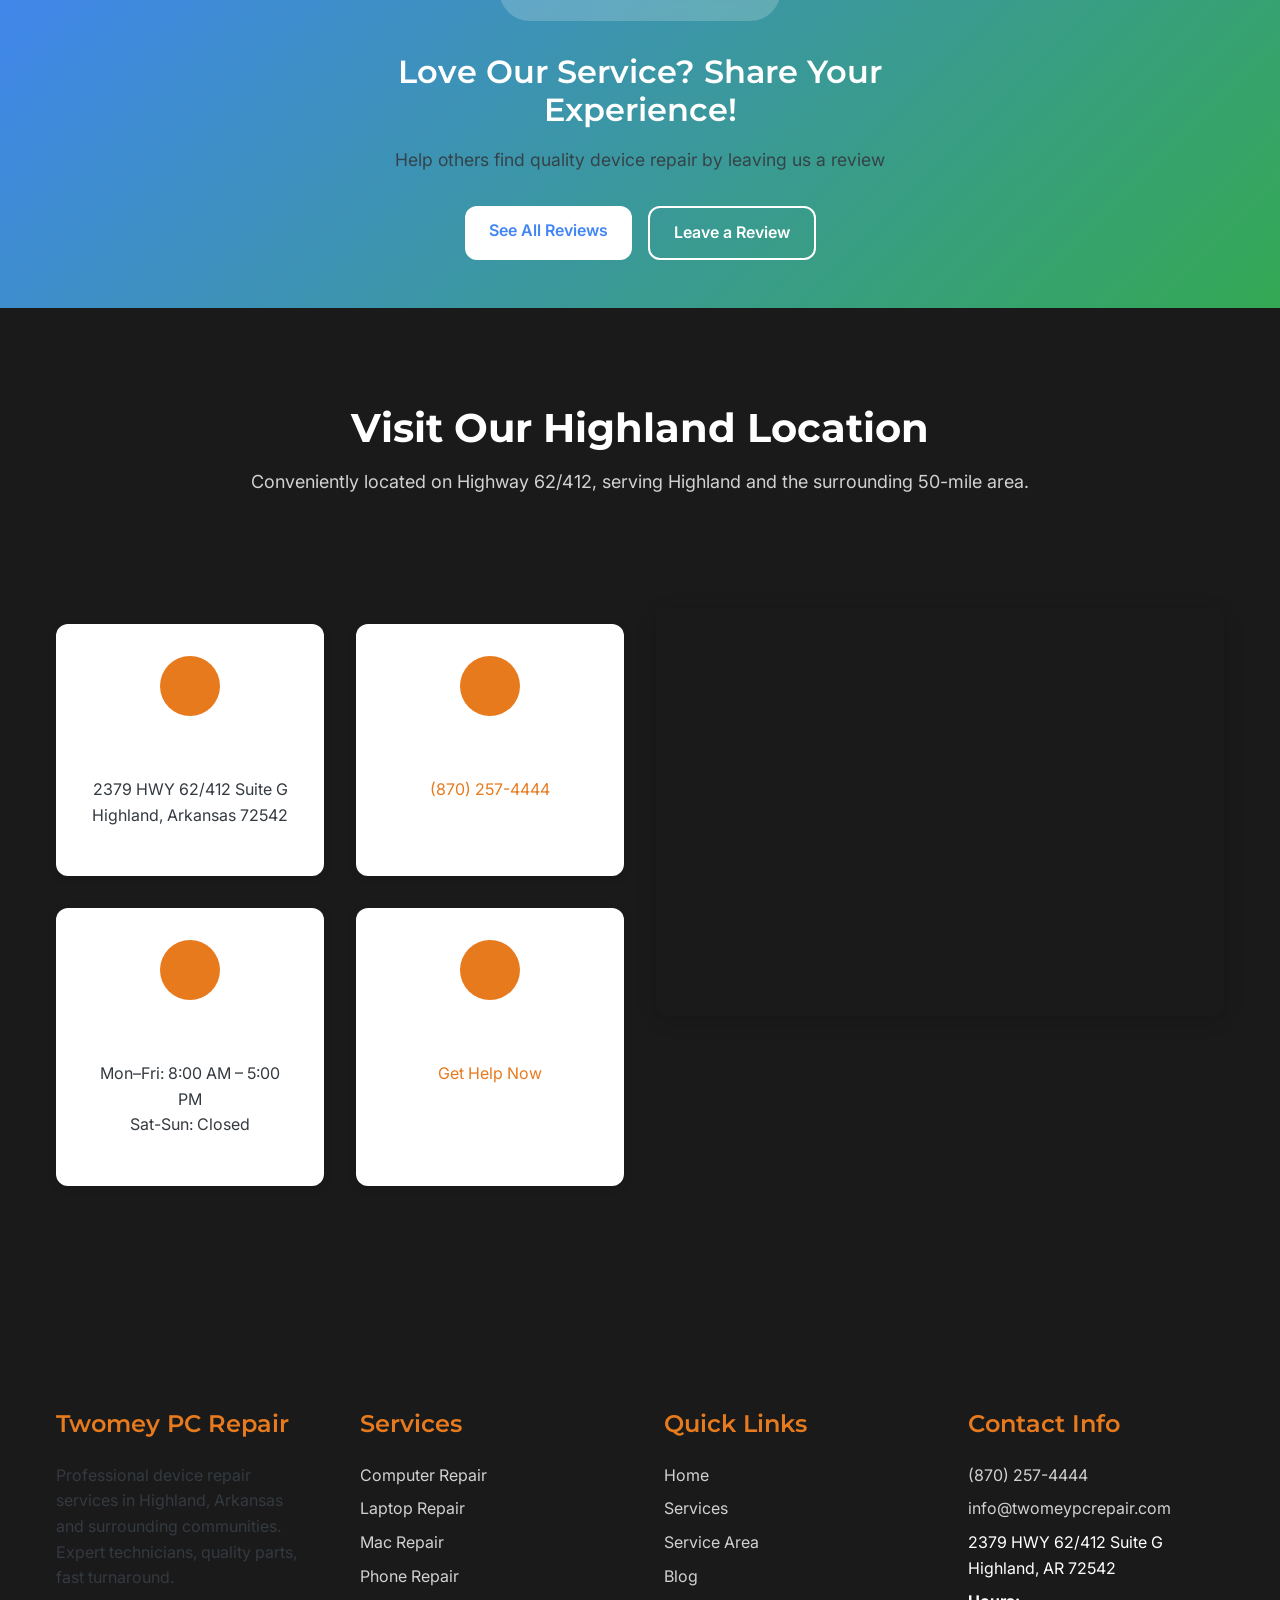
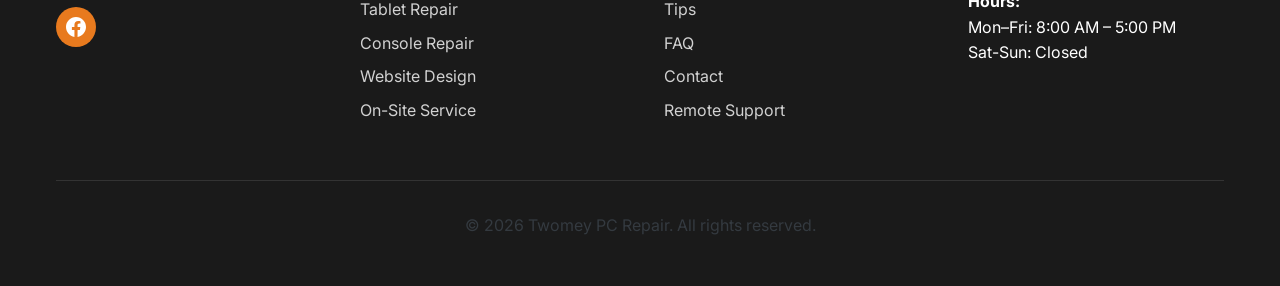
==== commit 3587b506: "Add individual service pages, FAQ, blog, tips, sitemap, updated nav" ====
--- a/index.html
+++ b/index.html
@@ -32,9 +32,24 @@
                 </div>
                 
                 <nav class="nav">
-                    <a href="index.html">Home</a>
-                    <a href="services.html">Services</a>
+                    <a href="index.html" class="active">Home</a>
+                    <div class="nav-dropdown">
+                        <a href="services.html">Services</a>
+                        <div class="nav-dropdown-menu">
+                            <a href="services/computer-repair.html">Computer Repair</a>
+                            <a href="services/laptop-repair.html">Laptop Repair</a>
+                            <a href="services/mac-repair.html">Mac Repair</a>
+                            <a href="services/phone-repair.html">Phone Repair</a>
+                            <a href="services/tablet-repair.html">Tablet Repair</a>
+                            <a href="services/game-console-repair.html">Game Console Repair</a>
+                            <a href="services/website-design.html">Website Design</a>
+                            <a href="services/onsite.html">On-Site Service</a>
+                        </div>
+                    </div>
                     <a href="service-area.html">Service Area</a>
+                    <a href="blog.html">Blog</a>
+                    <a href="tips.html">Tips</a>
+                    <a href="faq.html">FAQ</a>
                     <a href="contact.html">Contact</a>
                 </nav>
                 
@@ -53,8 +68,23 @@
         <div class="mobile-menu">
             <ul class="mobile-nav">
                 <li><a href="index.html">Home</a></li>
-                <li><a href="services.html">Services</a></li>
+                <li>
+                    <a href="services.html">Services</a>
+                    <ul class="mobile-nav-submenu">
+                        <li><a href="services/computer-repair.html">Computer Repair</a></li>
+                        <li><a href="services/laptop-repair.html">Laptop Repair</a></li>
+                        <li><a href="services/mac-repair.html">Mac Repair</a></li>
+                        <li><a href="services/phone-repair.html">Phone Repair</a></li>
+                        <li><a href="services/tablet-repair.html">Tablet Repair</a></li>
+                        <li><a href="services/game-console-repair.html">Game Console Repair</a></li>
+                        <li><a href="services/website-design.html">Website Design</a></li>
+                        <li><a href="services/onsite.html">On-Site Service</a></li>
+                    </ul>
+                </li>
                 <li><a href="service-area.html">Service Area</a></li>
+                <li><a href="blog.html">Blog</a></li>
+                <li><a href="tips.html">Tips</a></li>
+                <li><a href="faq.html">FAQ</a></li>
                 <li><a href="contact.html">Contact</a></li>
             </ul>
             <a href="tel:8702574444" class="mobile-cta-button">
@@ -469,14 +499,14 @@
                 <div class="footer-section">
                     <h4>Services</h4>
                     <ul>
-                        <li><a href="services.html#computer-repair">Computer Repair</a></li>
-                        <li><a href="services.html#laptop-repair">Laptop Repair</a></li>
-                        <li><a href="services.html#mac-repair">Mac Repair</a></li>
-                        <li><a href="services.html#phone-repair">Phone Repair</a></li>
-                        <li><a href="services.html#tablet-repair">Tablet Repair</a></li>
-                        <li><a href="services.html#console-repair">Console Repair</a></li>
-                        <li><a href="services.html#website-design">Website Design</a></li>
-                        <li><a href="services.html#onsite-service">On-Site Service</a></li>
+                        <li><a href="services/computer-repair.html">Computer Repair</a></li>
+                        <li><a href="services/laptop-repair.html">Laptop Repair</a></li>
+                        <li><a href="services/mac-repair.html">Mac Repair</a></li>
+                        <li><a href="services/phone-repair.html">Phone Repair</a></li>
+                        <li><a href="services/tablet-repair.html">Tablet Repair</a></li>
+                        <li><a href="services/game-console-repair.html">Console Repair</a></li>
+                        <li><a href="services/website-design.html">Website Design</a></li>
+                        <li><a href="services/onsite.html">On-Site Service</a></li>
                     </ul>
                 </div>
                 
@@ -486,6 +516,9 @@
                         <li><a href="index.html">Home</a></li>
                         <li><a href="services.html">Services</a></li>
                         <li><a href="service-area.html">Service Area</a></li>
+                        <li><a href="blog.html">Blog</a></li>
+                        <li><a href="tips.html">Tips</a></li>
+                        <li><a href="faq.html">FAQ</a></li>
                         <li><a href="contact.html">Contact</a></li>
                         <li><a href="https://remote.twomey.tech/customer" target="_blank">Remote Support</a></li>
                     </ul>
--- a/css/style.css
+++ b/css/style.css
@@ -245,14 +245,6 @@
   bottom: 0;
   background: url('data:image/svg+xml,<svg xmlns="http://www.w3.org/2000/svg" viewBox="0 0 1000 1000"><polygon fill="rgba(255,255,255,0.05)" points="0,0 1000,300 1000,1000 0,700"/><polygon fill="rgba(232,122,30,0.1)" points="0,1000 300,0 1000,0 700,1000"/></svg>');
   background-size: 100% 100%;
-  animation: float 20s ease-in-out infinite;
-}
-
-@keyframes float {
-  0%, 100% { transform: translateY(0) rotate(0deg); }
-  25% { transform: translateY(-10px) rotate(1deg); }
-  50% { transform: translateY(0) rotate(0deg); }
-  75% { transform: translateY(10px) rotate(-1deg); }
 }
 
 .hero-content {
@@ -1449,4 +1441,419 @@
   .stat-number {
     font-size: 2rem;
   }
+}
+
+/* Nav Dropdown */
+.nav-dropdown {
+  position: relative;
+}
+
+.nav-dropdown > a::after {
+  content: ' ▾';
+  font-size: 0.7em;
+}
+
+.nav-dropdown-menu {
+  position: absolute;
+  top: 100%;
+  left: 0;
+  min-width: 220px;
+  background: white;
+  border-radius: 8px;
+  box-shadow: 0 4px 20px rgba(0,0,0,0.15);
+  opacity: 0;
+  visibility: hidden;
+  transform: translateY(10px);
+  transition: all 0.3s ease;
+  padding: 0.5rem 0;
+  z-index: 1000;
+}
+
+.nav-dropdown:hover .nav-dropdown-menu {
+  opacity: 1;
+  visibility: visible;
+  transform: translateY(0);
+}
+
+.nav-dropdown-menu a {
+  display: block;
+  padding: 0.6rem 1.25rem;
+  color: var(--primary-black);
+  text-decoration: none;
+  font-size: 0.95rem;
+  transition: all 0.2s;
+}
+
+.nav-dropdown-menu a:hover {
+  background: var(--light-gray);
+  color: var(--primary-orange);
+}
+
+/* Mobile Nav Submenu */
+.mobile-nav-submenu {
+  list-style: none;
+  padding: 0;
+  margin: 0;
+  background: rgba(0,0,0,0.1);
+  border-radius: 4px;
+  margin-top: 0.5rem;
+}
+
+.mobile-nav-submenu li {
+  margin: 0;
+}
+
+.mobile-nav-submenu a {
+  padding: 0.5rem 1rem 0.5rem 2rem;
+  font-size: 0.9rem;
+  color: rgba(255,255,255,0.8);
+}
+
+.mobile-nav-submenu a:hover {
+  color: var(--primary-orange);
+}
+
+/* FAQ Styles */
+.faq-section {
+  margin-bottom: 3rem;
+}
+
+.faq-section h2 {
+  color: var(--primary-orange);
+  border-bottom: 2px solid var(--primary-orange);
+  padding-bottom: 0.5rem;
+  display: inline-block;
+  margin-bottom: 2rem;
+}
+
+.faq-item {
+  background: white;
+  border-radius: var(--border-radius);
+  box-shadow: var(--shadow-light);
+  margin-bottom: 1rem;
+  overflow: hidden;
+  transition: var(--transition);
+}
+
+.faq-item:hover {
+  box-shadow: var(--shadow-medium);
+}
+
+.faq-question {
+  padding: 1.5rem;
+  cursor: pointer;
+  display: flex;
+  justify-content: space-between;
+  align-items: center;
+  transition: var(--transition);
+}
+
+.faq-question:hover {
+  background: var(--light-gray);
+}
+
+.faq-question h3 {
+  margin: 0;
+  font-size: 1.1rem;
+  font-weight: 600;
+}
+
+.faq-question svg {
+  color: var(--primary-orange);
+  transition: transform 0.3s ease;
+}
+
+.faq-answer {
+  padding: 0 1.5rem 1.5rem;
+  color: var(--dark-gray);
+  line-height: 1.6;
+}
+
+.faq-answer p {
+  margin: 0;
+}
+
+/* FAQ JavaScript interaction - when active */
+.faq-item.active .faq-question svg {
+  transform: rotate(45deg);
+}
+
+/* Blog Grid */
+.blog-grid {
+  display: grid;
+  grid-template-columns: repeat(auto-fill, minmax(320px, 1fr));
+  gap: 2rem;
+}
+
+.blog-card {
+  background: white;
+  border-radius: var(--border-radius);
+  overflow: hidden;
+  box-shadow: var(--shadow-light);
+  transition: var(--transition);
+}
+
+.blog-card:hover {
+  transform: translateY(-5px);
+  box-shadow: var(--shadow-medium);
+}
+
+.blog-card-body {
+  padding: 1.5rem;
+}
+
+.blog-card-meta {
+  font-size: 0.85rem;
+  color: var(--medium-gray);
+  margin-bottom: 0.75rem;
+}
+
+.blog-card-category {
+  display: inline-block;
+  background: var(--primary-orange);
+  color: white;
+  padding: 0.15rem 0.6rem;
+  border-radius: 4px;
+  font-size: 0.75rem;
+  font-weight: 600;
+  text-transform: uppercase;
+  margin-right: 0.5rem;
+}
+
+.blog-card-title {
+  font-family: 'Montserrat', sans-serif;
+  font-size: 1.15rem;
+  font-weight: 600;
+  margin-bottom: 0.75rem;
+}
+
+.blog-card-title a {
+  color: var(--primary-black);
+  text-decoration: none;
+  transition: color 0.3s;
+}
+
+.blog-card-title a:hover {
+  color: var(--primary-orange);
+}
+
+.blog-card-excerpt {
+  color: var(--medium-gray);
+  font-size: 0.95rem;
+  margin-bottom: 1rem;
+}
+
+.blog-card-link {
+  color: var(--primary-orange);
+  font-weight: 600;
+  text-decoration: none;
+}
+
+.blog-card-link:hover {
+  text-decoration: underline;
+}
+
+/* Blog Filters */
+.blog-filters {
+  display: flex;
+  gap: 0.75rem;
+  justify-content: center;
+  flex-wrap: wrap;
+  margin-bottom: 2rem;
+}
+
+.blog-filter-btn {
+  padding: 0.5rem 1.25rem;
+  border: 2px solid #e9ecef;
+  border-radius: 25px;
+  background: white;
+  cursor: pointer;
+  font-weight: 500;
+  transition: all 0.3s;
+  font-family: 'Inter', sans-serif;
+  font-size: 0.9rem;
+}
+
+.blog-filter-btn:hover, 
+.blog-filter-btn.active {
+  background: var(--primary-orange);
+  color: white;
+  border-color: var(--primary-orange);
+}
+
+/* Tips Page */
+.tips-section {
+  margin-bottom: 3rem;
+}
+
+.tips-section h3 {
+  color: var(--primary-orange);
+  border-bottom: 2px solid var(--primary-orange);
+  padding-bottom: 0.5rem;
+  display: inline-flex;
+  align-items: center;
+  gap: 0.5rem;
+}
+
+.tips-section h3 svg {
+  color: var(--primary-orange);
+}
+
+.tip-list {
+  display: grid;
+  grid-template-columns: repeat(auto-fill, minmax(300px, 1fr));
+  gap: 1rem;
+  margin: 1.5rem 0;
+}
+
+.tip-item {
+  background: var(--light-gray);
+  padding: 1.25rem;
+  border-radius: 8px;
+  border-left: 4px solid var(--primary-orange);
+  display: flex;
+  align-items: flex-start;
+  gap: 0.75rem;
+  transition: var(--transition);
+}
+
+.tip-item:hover {
+  transform: translateY(-2px);
+  box-shadow: var(--shadow-light);
+}
+
+.tip-item svg {
+  flex-shrink: 0;
+  color: var(--primary-orange);
+  margin-top: 2px;
+}
+
+.tip-item p {
+  margin: 0;
+  color: var(--dark-gray);
+}
+
+.tips-cta {
+  text-align: center;
+  margin-top: 2rem;
+  padding: 1rem;
+  background: var(--light-gray);
+  border-radius: var(--border-radius);
+}
+
+.tips-cta a {
+  color: var(--primary-orange);
+  font-weight: 600;
+}
+
+.warning-section {
+  background: #fff3cd;
+  border: 1px solid #ffc107;
+  border-radius: var(--border-radius);
+  padding: 2rem;
+  margin: 2rem 0;
+}
+
+.warning-section h3 {
+  color: #856404;
+  display: inline-flex;
+  align-items: center;
+  gap: 0.5rem;
+}
+
+.warning-section h3 svg {
+  color: #856404;
+}
+
+/* Section CTA */
+.section-cta {
+  background: linear-gradient(135deg, var(--primary-orange), #ff8c42);
+  color: white;
+  text-align: center;
+  padding: 3rem 2rem;
+  border-radius: var(--border-radius);
+  margin: 3rem 0;
+}
+
+.section-cta .cta-content h2 {
+  color: white;
+  margin-bottom: 1rem;
+}
+
+.section-cta .cta-content p {
+  color: rgba(255,255,255,0.9);
+  font-size: 1.1rem;
+  margin-bottom: 2rem;
+}
+
+.section-cta .cta-buttons {
+  display: flex;
+  gap: 1rem;
+  justify-content: center;
+  flex-wrap: wrap;
+}
+
+.section-cta .cta-button {
+  background: white;
+  color: var(--primary-orange);
+}
+
+.section-cta .cta-button:hover {
+  background: rgba(255,255,255,0.9);
+}
+
+.section-cta .cta-button.secondary {
+  background: transparent;
+  color: white;
+  border: 2px solid white;
+}
+
+.section-cta .cta-button.secondary:hover {
+  background: white;
+  color: var(--primary-orange);
+}
+
+/* Active nav states */
+.nav a.active {
+  color: var(--primary-orange);
+  font-weight: 600;
+}
+
+/* Mobile responsive adjustments */
+@media (max-width: 768px) {
+  .nav-dropdown-menu {
+    position: static;
+    opacity: 1;
+    visibility: visible;
+    transform: none;
+    box-shadow: none;
+    background: transparent;
+    padding: 0;
+  }
+  
+  .blog-grid {
+    grid-template-columns: 1fr;
+  }
+  
+  .blog-filters {
+    gap: 0.5rem;
+  }
+  
+  .blog-filter-btn {
+    padding: 0.4rem 1rem;
+    font-size: 0.85rem;
+  }
+  
+  .tip-list {
+    grid-template-columns: 1fr;
+  }
+  
+  .tips-section h3 {
+    font-size: 1.5rem;
+  }
+  
+  .section-cta .cta-buttons {
+    flex-direction: column;
+    align-items: center;
+  }
 }
